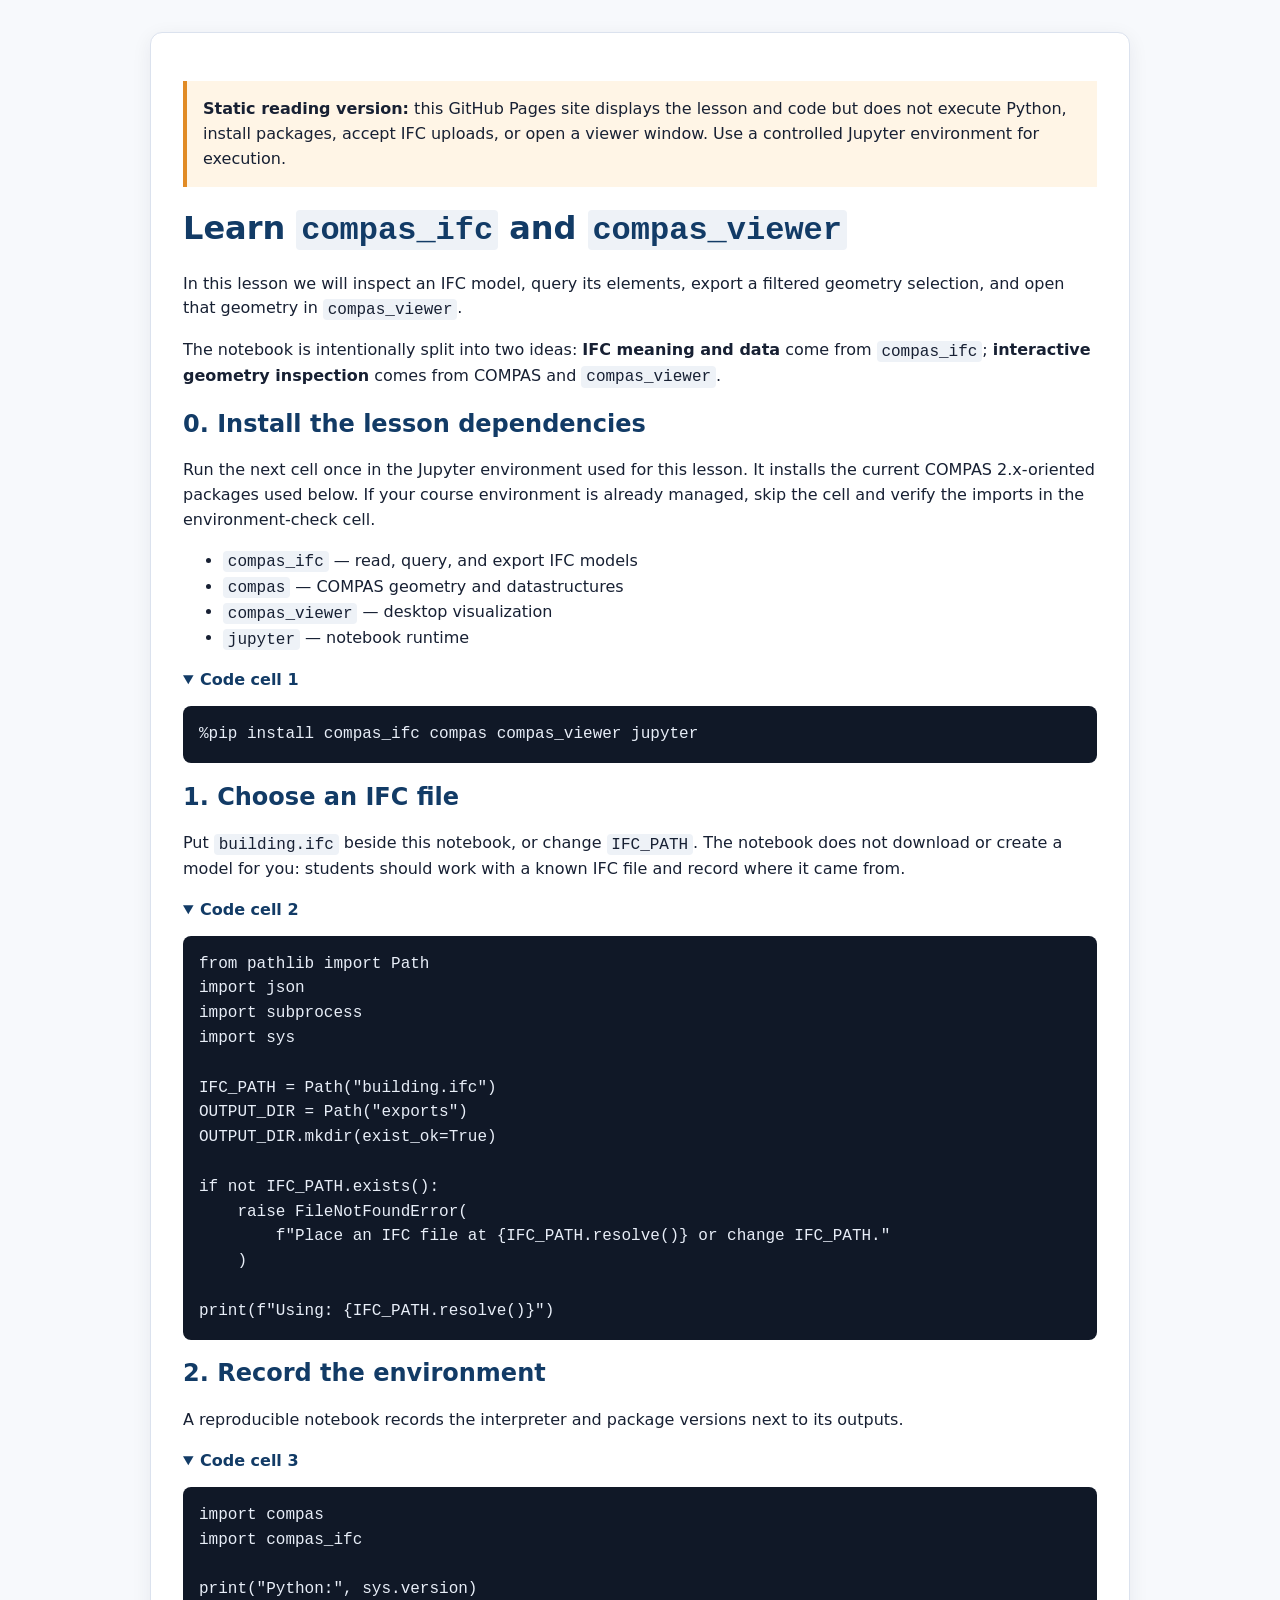
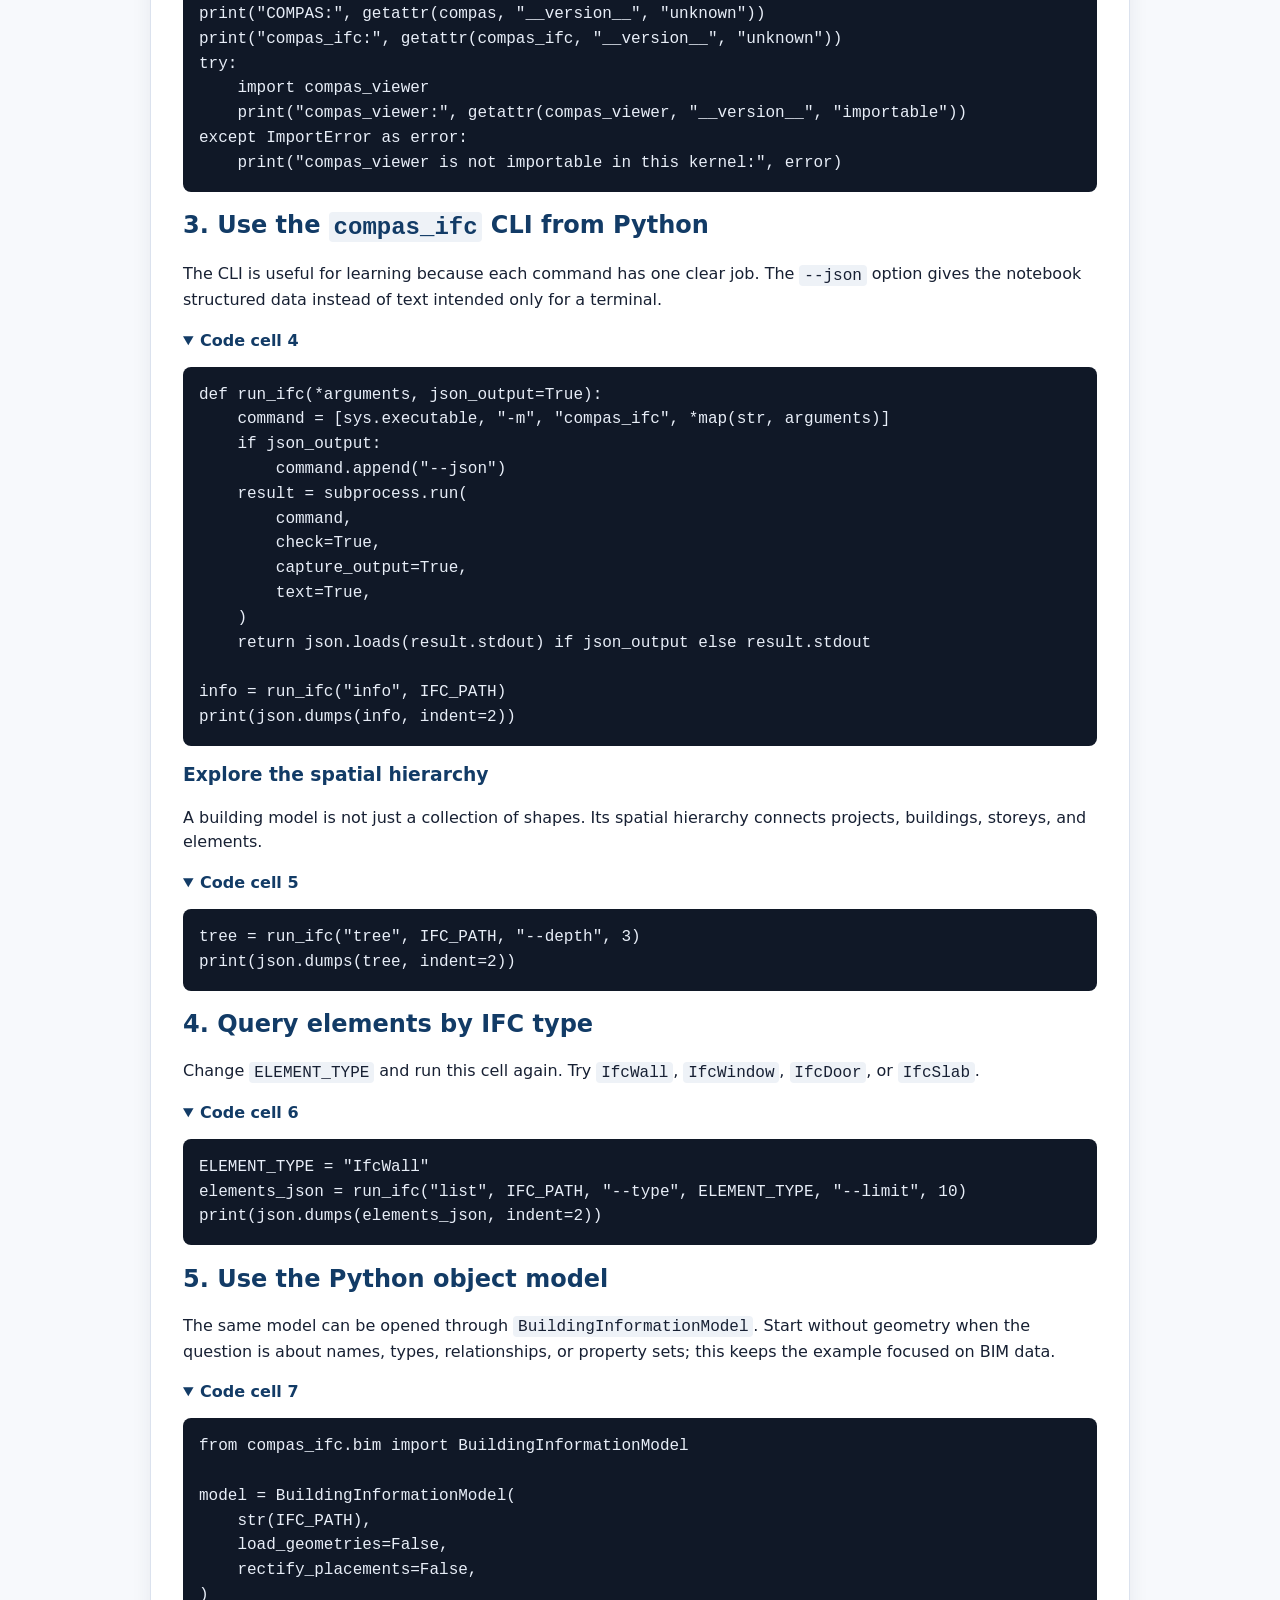
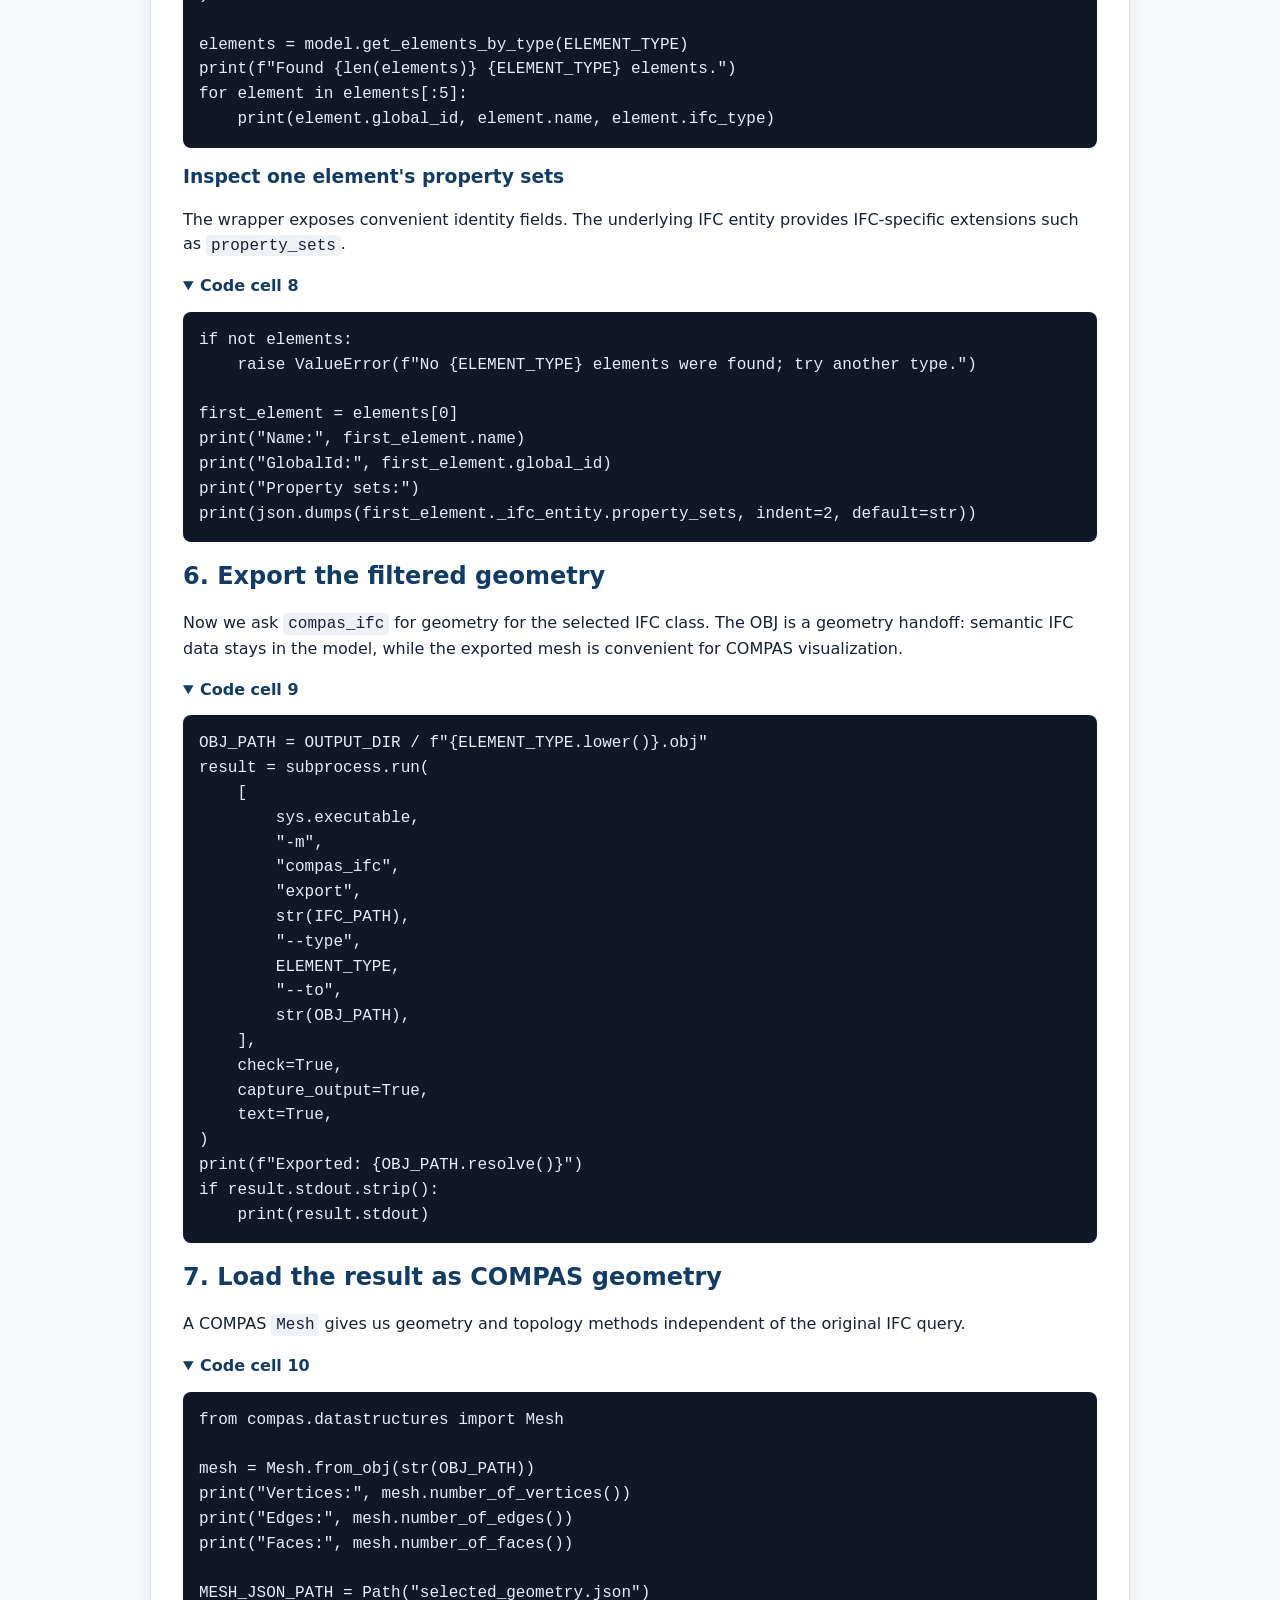
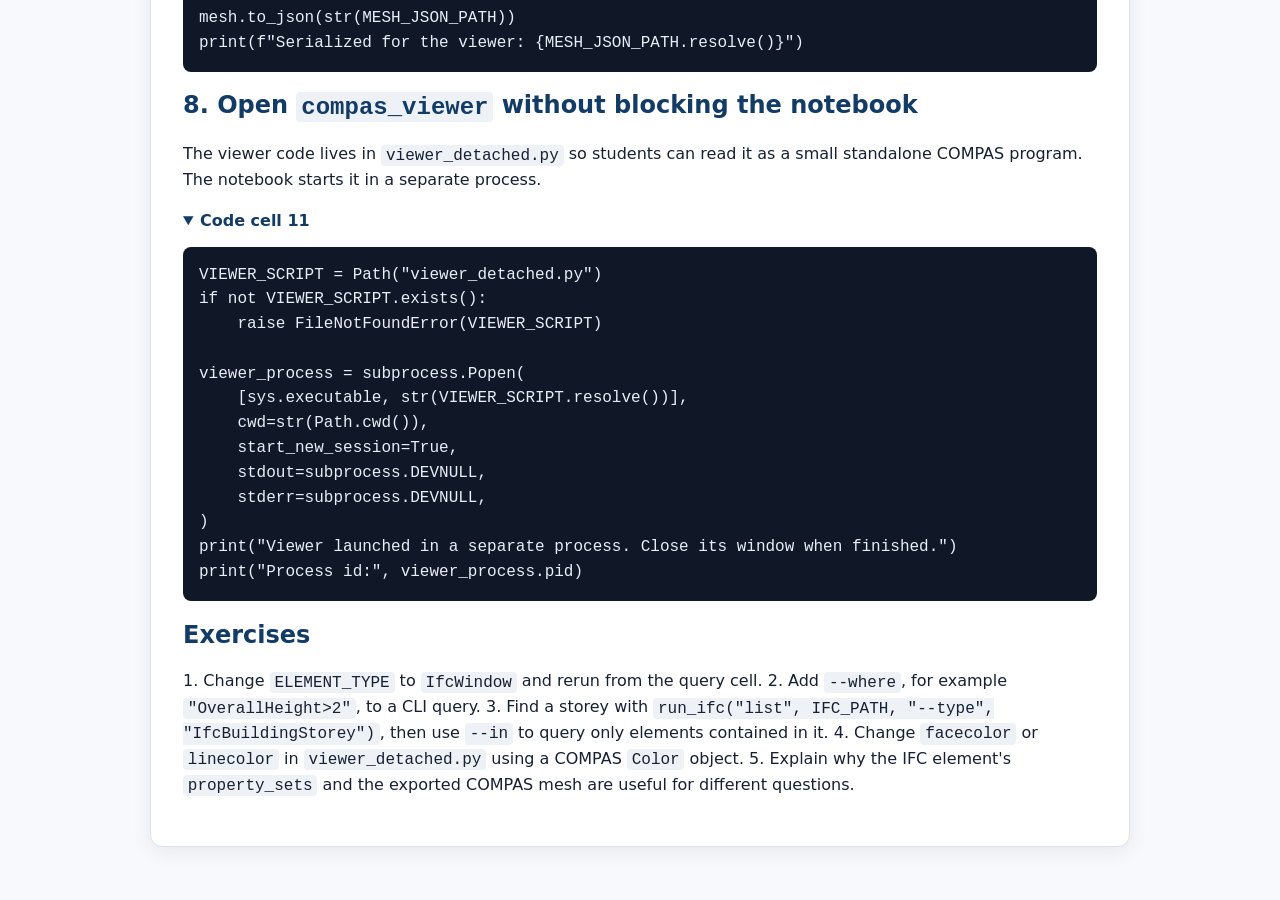
==== site/index.html @ 0912cad6 "init" ====
<!doctype html>
<html lang="en">
<head>
  <meta charset="utf-8">
  <meta name="viewport" content="width=device-width, initial-scale=1">
  <meta http-equiv="Content-Security-Policy" content="default-src 'none'; style-src 'unsafe-inline'; img-src 'self' data:; base-uri 'none'; form-action 'none'; frame-ancestors 'none'">
  <meta name="referrer" content="no-referrer">
  <title>Learn compas_ifc and compas_viewer</title>
  <style>
    :root { color-scheme: light; font-family: system-ui, sans-serif; }
    body { margin: 0 auto; max-width: 980px; padding: 2rem 1.25rem 5rem; color: #172033; background: #f7f9fc; line-height: 1.55; }
    main { background: white; padding: 2rem; border: 1px solid #dbe2ee; border-radius: 12px; box-shadow: 0 5px 20px #17203312; }
    h1, h2, h3 { line-height: 1.2; color: #123b66; }
    code { font-family: ui-monospace, SFMono-Regular, Consolas, monospace; background: #eef2f7; padding: .1rem .3rem; border-radius: 4px; }
    pre { overflow-x: auto; padding: 1rem; background: #101827; color: #e8eef8; border-radius: 8px; }
    pre code { background: transparent; padding: 0; color: inherit; }
    details { margin: 1rem 0; }
    summary { cursor: pointer; font-weight: 700; color: #123b66; }
    .notice { padding: 1rem; border-left: 4px solid #e18b25; background: #fff5e6; }
  </style>
</head>
<body>
  <main>
    <p class="notice"><strong>Static reading version:</strong> this GitHub Pages site displays the lesson and code but does not execute Python, install packages, accept IFC uploads, or open a viewer window. Use a controlled Jupyter environment for execution.</p>
    <h1>Learn <code>compas_ifc</code> and <code>compas_viewer</code></h1>
<p>In this lesson we will inspect an IFC model, query its elements, export a filtered geometry selection, and open that geometry in <code>compas_viewer</code>.</p>
<p>The notebook is intentionally split into two ideas: <strong>IFC meaning and data</strong> come from <code>compas_ifc</code>; <strong>interactive geometry inspection</strong> comes from COMPAS and <code>compas_viewer</code>.</p>
<h2>0. Install the lesson dependencies</h2>
<p>Run the next cell once in the Jupyter environment used for this lesson. It installs the current COMPAS 2.x-oriented packages used below. If your course environment is already managed, skip the cell and verify the imports in the environment-check cell.</p>
<ul><li><code>compas_ifc</code> — read, query, and export IFC models</li><li><code>compas</code> — COMPAS geometry and datastructures</li><li><code>compas_viewer</code> — desktop visualization</li><li><code>jupyter</code> — notebook runtime</li></ul>
<details open><summary>Code cell 1</summary><pre><code>%pip install compas_ifc compas compas_viewer jupyter</code></pre></details>
<h2>1. Choose an IFC file</h2>
<p>Put <code>building.ifc</code> beside this notebook, or change <code>IFC_PATH</code>. The notebook does not download or create a model for you: students should work with a known IFC file and record where it came from.</p>
<details open><summary>Code cell 2</summary><pre><code>from pathlib import Path
import json
import subprocess
import sys

IFC_PATH = Path("building.ifc")
OUTPUT_DIR = Path("exports")
OUTPUT_DIR.mkdir(exist_ok=True)

if not IFC_PATH.exists():
    raise FileNotFoundError(
        f"Place an IFC file at {IFC_PATH.resolve()} or change IFC_PATH."
    )

print(f"Using: {IFC_PATH.resolve()}")</code></pre></details>
<h2>2. Record the environment</h2>
<p>A reproducible notebook records the interpreter and package versions next to its outputs.</p>
<details open><summary>Code cell 3</summary><pre><code>import compas
import compas_ifc

print("Python:", sys.version)
print("COMPAS:", getattr(compas, "__version__", "unknown"))
print("compas_ifc:", getattr(compas_ifc, "__version__", "unknown"))
try:
    import compas_viewer
    print("compas_viewer:", getattr(compas_viewer, "__version__", "importable"))
except ImportError as error:
    print("compas_viewer is not importable in this kernel:", error)</code></pre></details>
<h2>3. Use the <code>compas_ifc</code> CLI from Python</h2>
<p>The CLI is useful for learning because each command has one clear job. The <code>--json</code> option gives the notebook structured data instead of text intended only for a terminal.</p>
<details open><summary>Code cell 4</summary><pre><code>def run_ifc(*arguments, json_output=True):
    command = [sys.executable, "-m", "compas_ifc", *map(str, arguments)]
    if json_output:
        command.append("--json")
    result = subprocess.run(
        command,
        check=True,
        capture_output=True,
        text=True,
    )
    return json.loads(result.stdout) if json_output else result.stdout

info = run_ifc("info", IFC_PATH)
print(json.dumps(info, indent=2))</code></pre></details>
<h3>Explore the spatial hierarchy</h3>
<p>A building model is not just a collection of shapes. Its spatial hierarchy connects projects, buildings, storeys, and elements.</p>
<details open><summary>Code cell 5</summary><pre><code>tree = run_ifc("tree", IFC_PATH, "--depth", 3)
print(json.dumps(tree, indent=2))</code></pre></details>
<h2>4. Query elements by IFC type</h2>
<p>Change <code>ELEMENT_TYPE</code> and run this cell again. Try <code>IfcWall</code>, <code>IfcWindow</code>, <code>IfcDoor</code>, or <code>IfcSlab</code>.</p>
<details open><summary>Code cell 6</summary><pre><code>ELEMENT_TYPE = "IfcWall"
elements_json = run_ifc("list", IFC_PATH, "--type", ELEMENT_TYPE, "--limit", 10)
print(json.dumps(elements_json, indent=2))</code></pre></details>
<h2>5. Use the Python object model</h2>
<p>The same model can be opened through <code>BuildingInformationModel</code>. Start without geometry when the question is about names, types, relationships, or property sets; this keeps the example focused on BIM data.</p>
<details open><summary>Code cell 7</summary><pre><code>from compas_ifc.bim import BuildingInformationModel

model = BuildingInformationModel(
    str(IFC_PATH),
    load_geometries=False,
    rectify_placements=False,
)

elements = model.get_elements_by_type(ELEMENT_TYPE)
print(f"Found {len(elements)} {ELEMENT_TYPE} elements.")
for element in elements[:5]:
    print(element.global_id, element.name, element.ifc_type)</code></pre></details>
<h3>Inspect one element's property sets</h3>
<p>The wrapper exposes convenient identity fields. The underlying IFC entity provides IFC-specific extensions such as <code>property_sets</code>.</p>
<details open><summary>Code cell 8</summary><pre><code>if not elements:
    raise ValueError(f"No {ELEMENT_TYPE} elements were found; try another type.")

first_element = elements[0]
print("Name:", first_element.name)
print("GlobalId:", first_element.global_id)
print("Property sets:")
print(json.dumps(first_element._ifc_entity.property_sets, indent=2, default=str))</code></pre></details>
<h2>6. Export the filtered geometry</h2>
<p>Now we ask <code>compas_ifc</code> for geometry for the selected IFC class. The OBJ is a geometry handoff: semantic IFC data stays in the model, while the exported mesh is convenient for COMPAS visualization.</p>
<details open><summary>Code cell 9</summary><pre><code>OBJ_PATH = OUTPUT_DIR / f"{ELEMENT_TYPE.lower()}.obj"
result = subprocess.run(
    [
        sys.executable,
        "-m",
        "compas_ifc",
        "export",
        str(IFC_PATH),
        "--type",
        ELEMENT_TYPE,
        "--to",
        str(OBJ_PATH),
    ],
    check=True,
    capture_output=True,
    text=True,
)
print(f"Exported: {OBJ_PATH.resolve()}")
if result.stdout.strip():
    print(result.stdout)</code></pre></details>
<h2>7. Load the result as COMPAS geometry</h2>
<p>A COMPAS <code>Mesh</code> gives us geometry and topology methods independent of the original IFC query.</p>
<details open><summary>Code cell 10</summary><pre><code>from compas.datastructures import Mesh

mesh = Mesh.from_obj(str(OBJ_PATH))
print("Vertices:", mesh.number_of_vertices())
print("Edges:", mesh.number_of_edges())
print("Faces:", mesh.number_of_faces())

MESH_JSON_PATH = Path("selected_geometry.json")
mesh.to_json(str(MESH_JSON_PATH))
print(f"Serialized for the viewer: {MESH_JSON_PATH.resolve()}")</code></pre></details>
<h2>8. Open <code>compas_viewer</code> without blocking the notebook</h2>
<p>The viewer code lives in <code>viewer_detached.py</code> so students can read it as a small standalone COMPAS program. The notebook starts it in a separate process.</p>
<details open><summary>Code cell 11</summary><pre><code>VIEWER_SCRIPT = Path("viewer_detached.py")
if not VIEWER_SCRIPT.exists():
    raise FileNotFoundError(VIEWER_SCRIPT)

viewer_process = subprocess.Popen(
    [sys.executable, str(VIEWER_SCRIPT.resolve())],
    cwd=str(Path.cwd()),
    start_new_session=True,
    stdout=subprocess.DEVNULL,
    stderr=subprocess.DEVNULL,
)
print("Viewer launched in a separate process. Close its window when finished.")
print("Process id:", viewer_process.pid)</code></pre></details>
<h2>Exercises</h2>
<p>1. Change <code>ELEMENT_TYPE</code> to <code>IfcWindow</code> and rerun from the query cell. 2. Add <code>--where</code>, for example <code>"OverallHeight&gt;2"</code>, to a CLI query. 3. Find a storey with <code>run_ifc("list", IFC_PATH, "--type", "IfcBuildingStorey")</code>, then use <code>--in</code> to query only elements contained in it. 4. Change <code>facecolor</code> or <code>linecolor</code> in <code>viewer_detached.py</code> using a COMPAS <code>Color</code> object. 5. Explain why the IFC element's <code>property_sets</code> and the exported COMPAS mesh are useful for different questions.</p>
  </main>
</body>
</html>
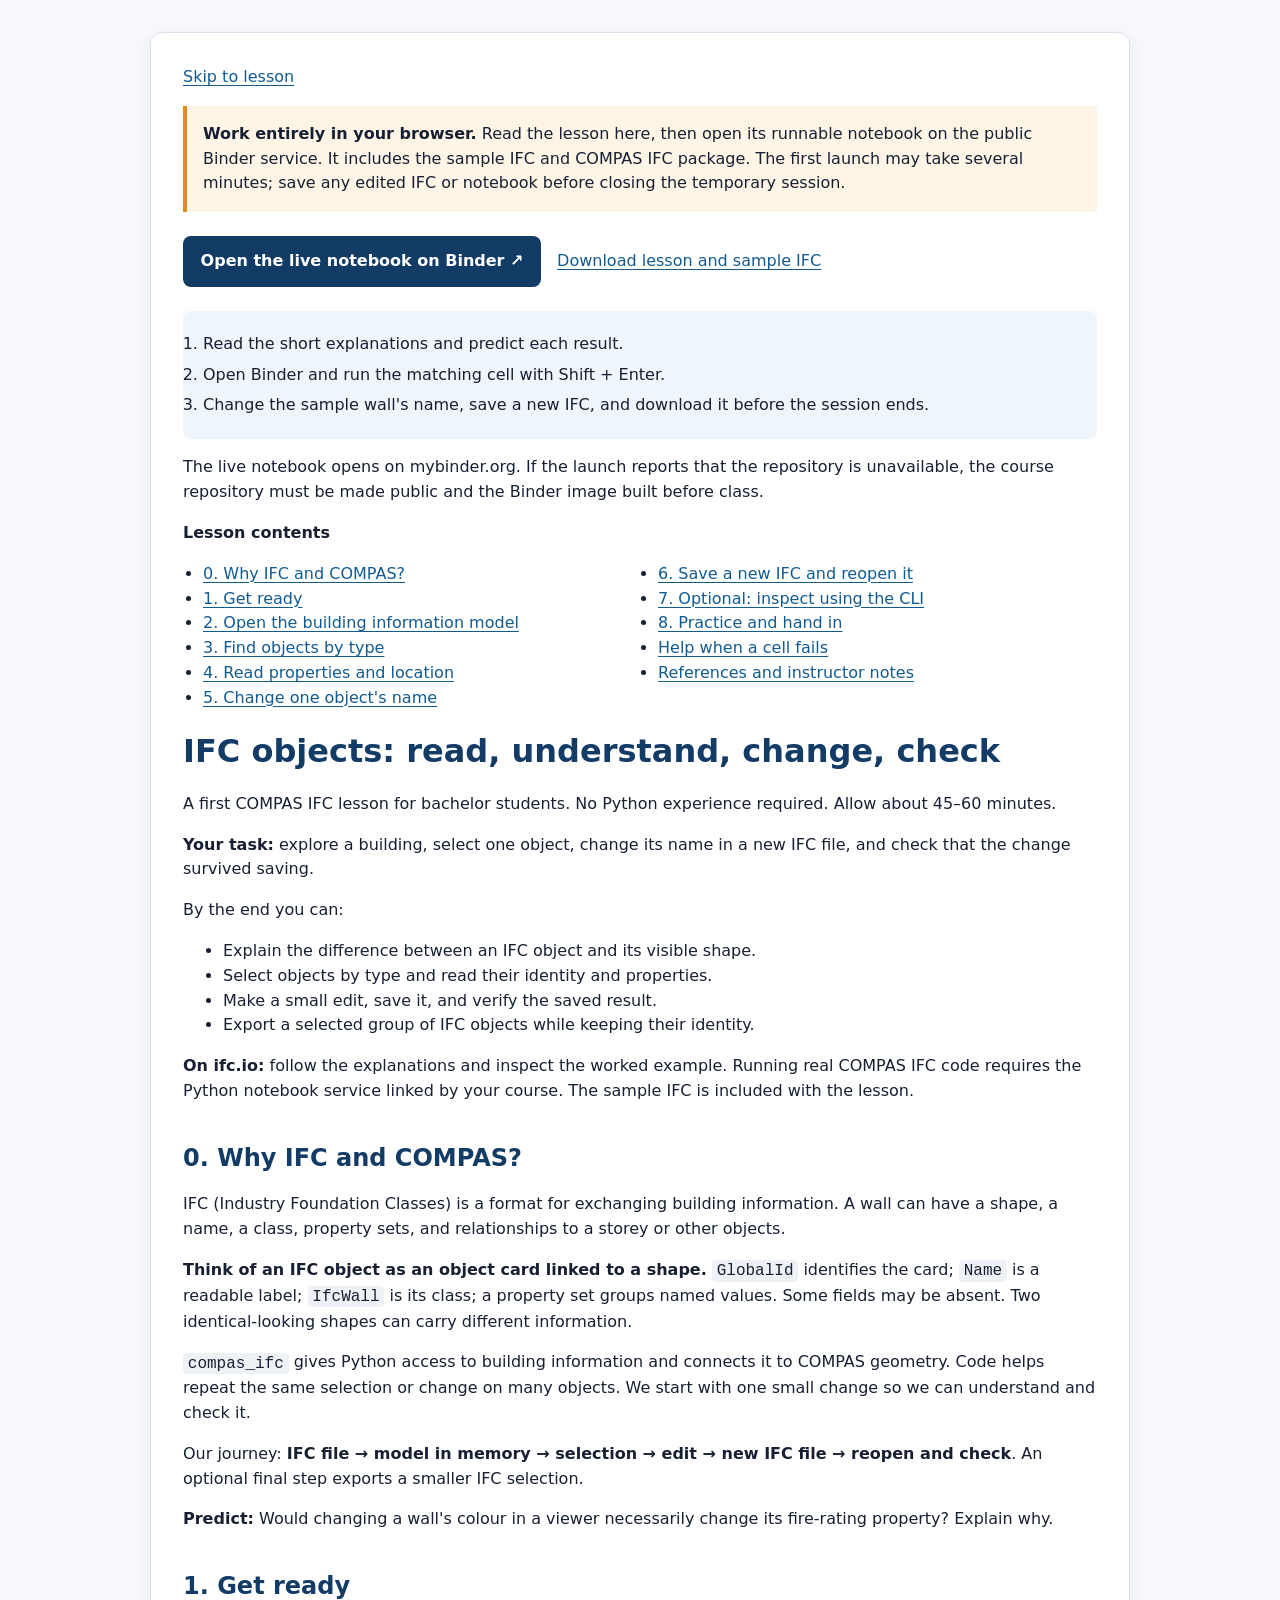
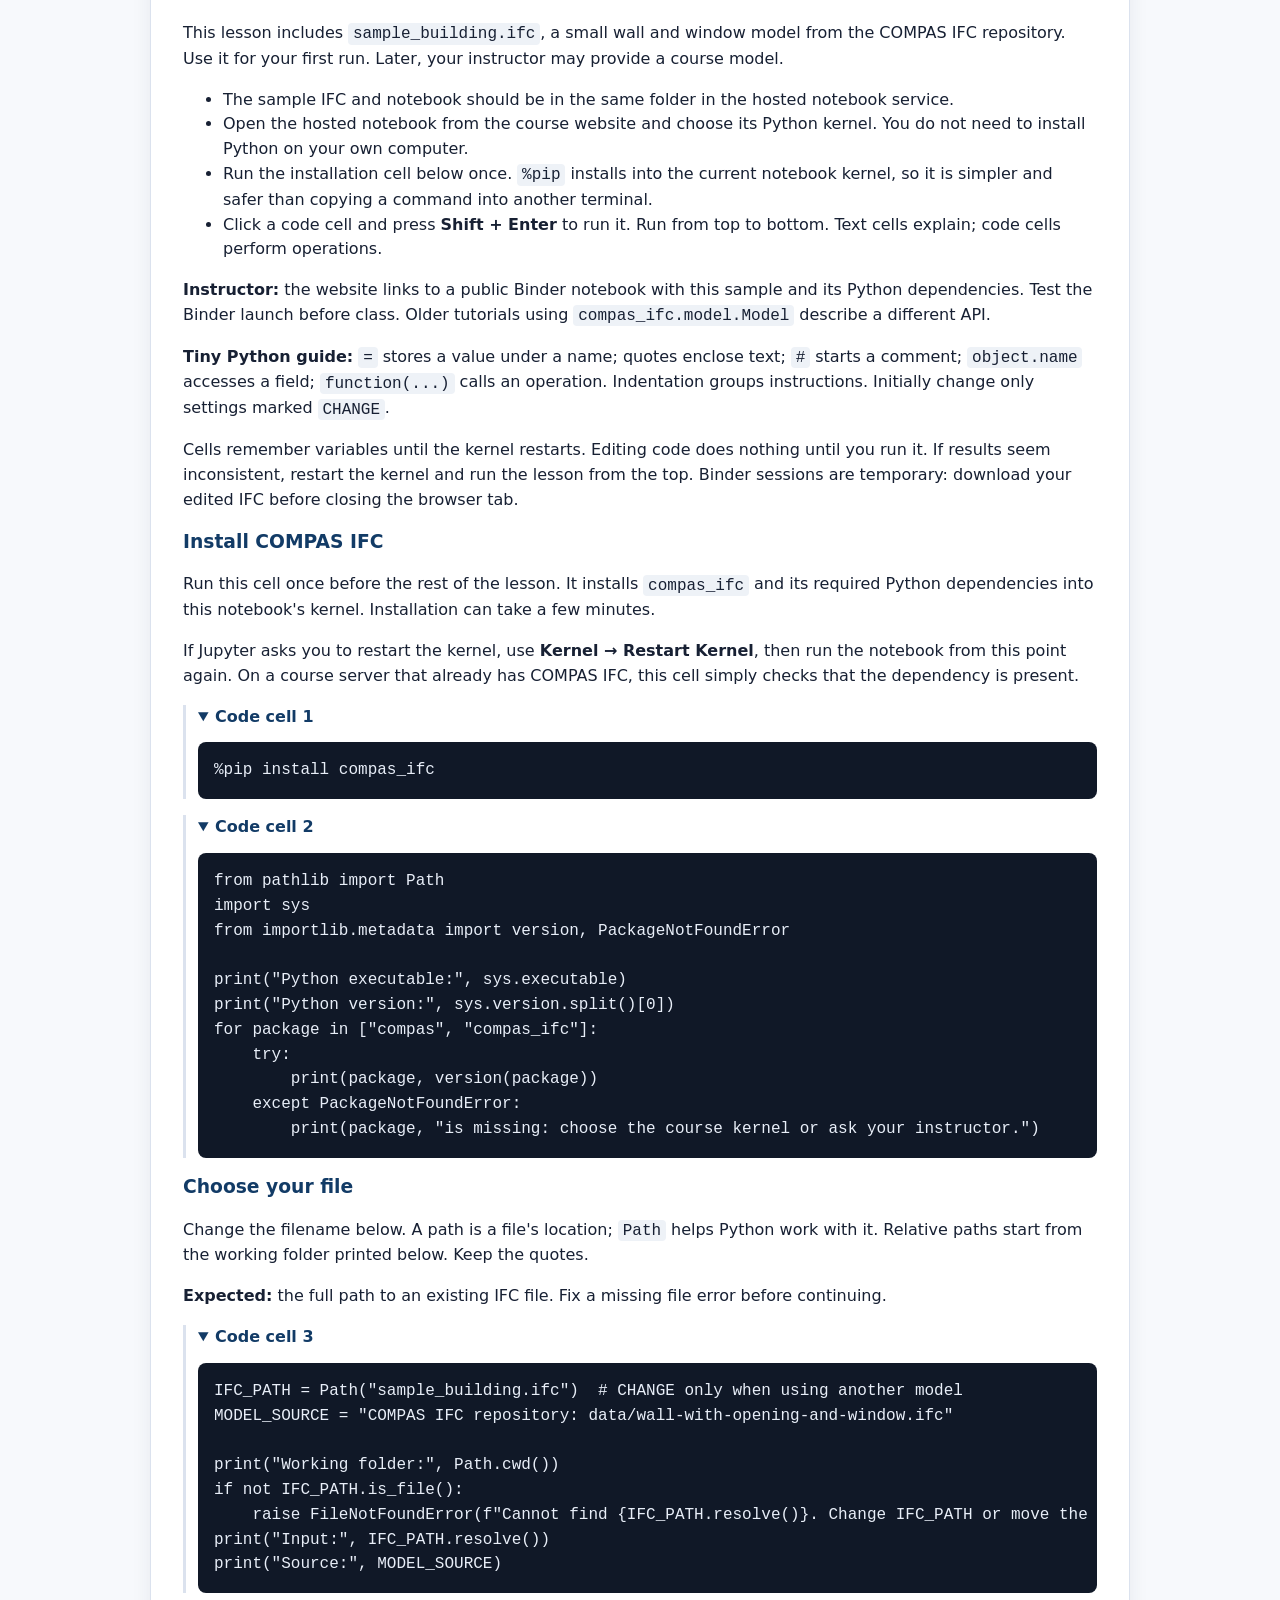
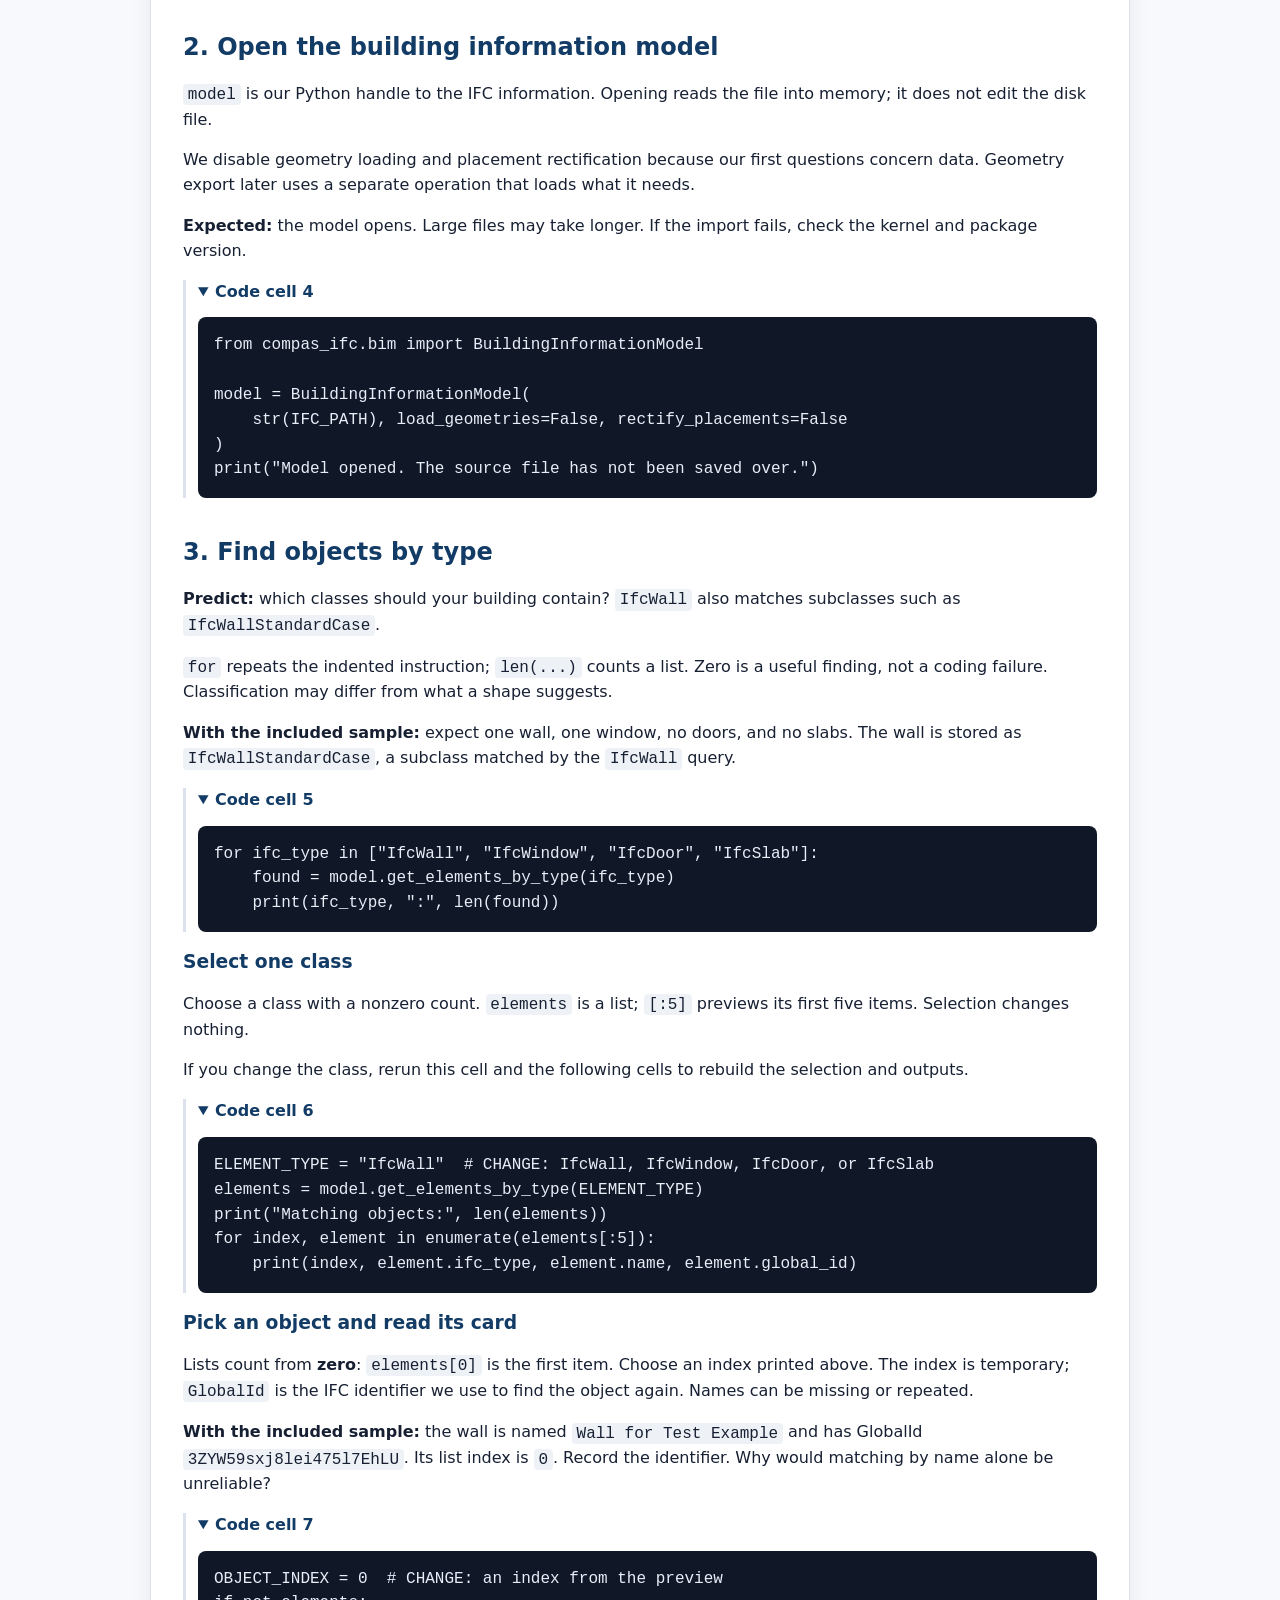
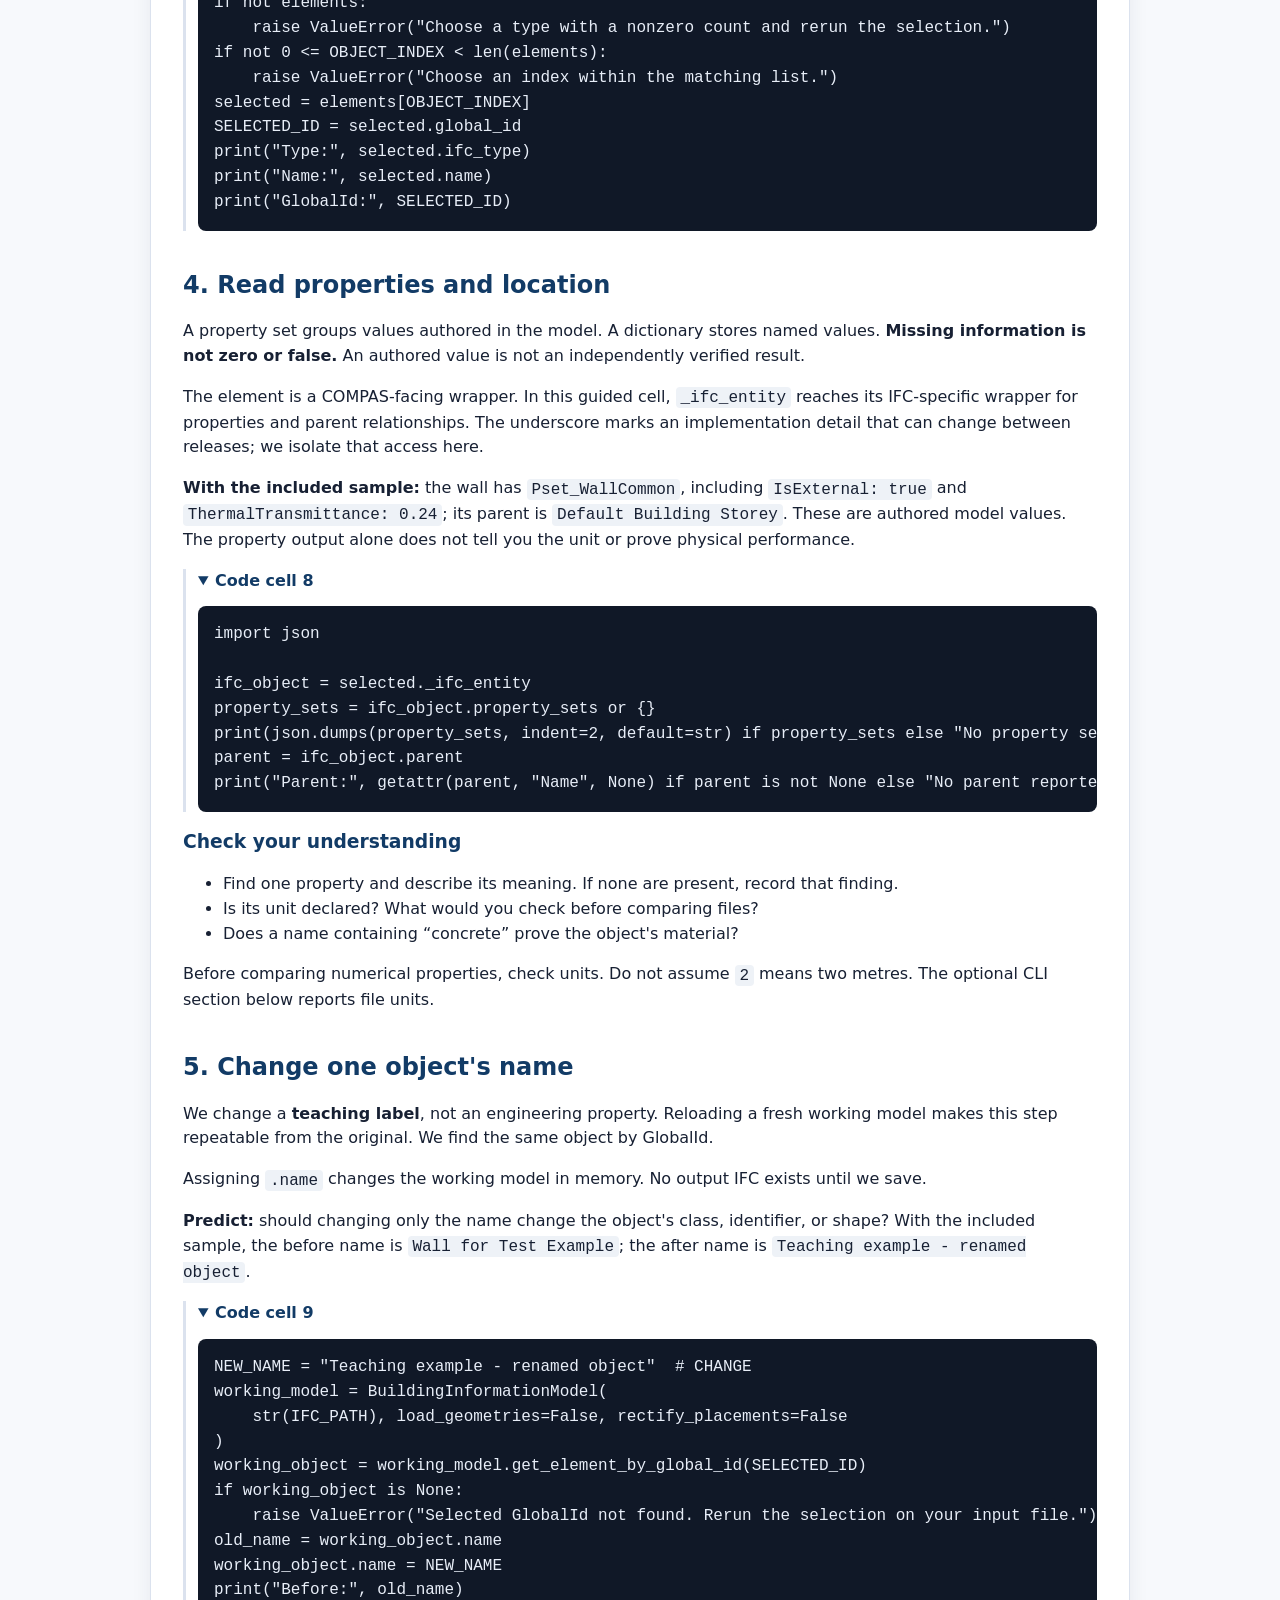
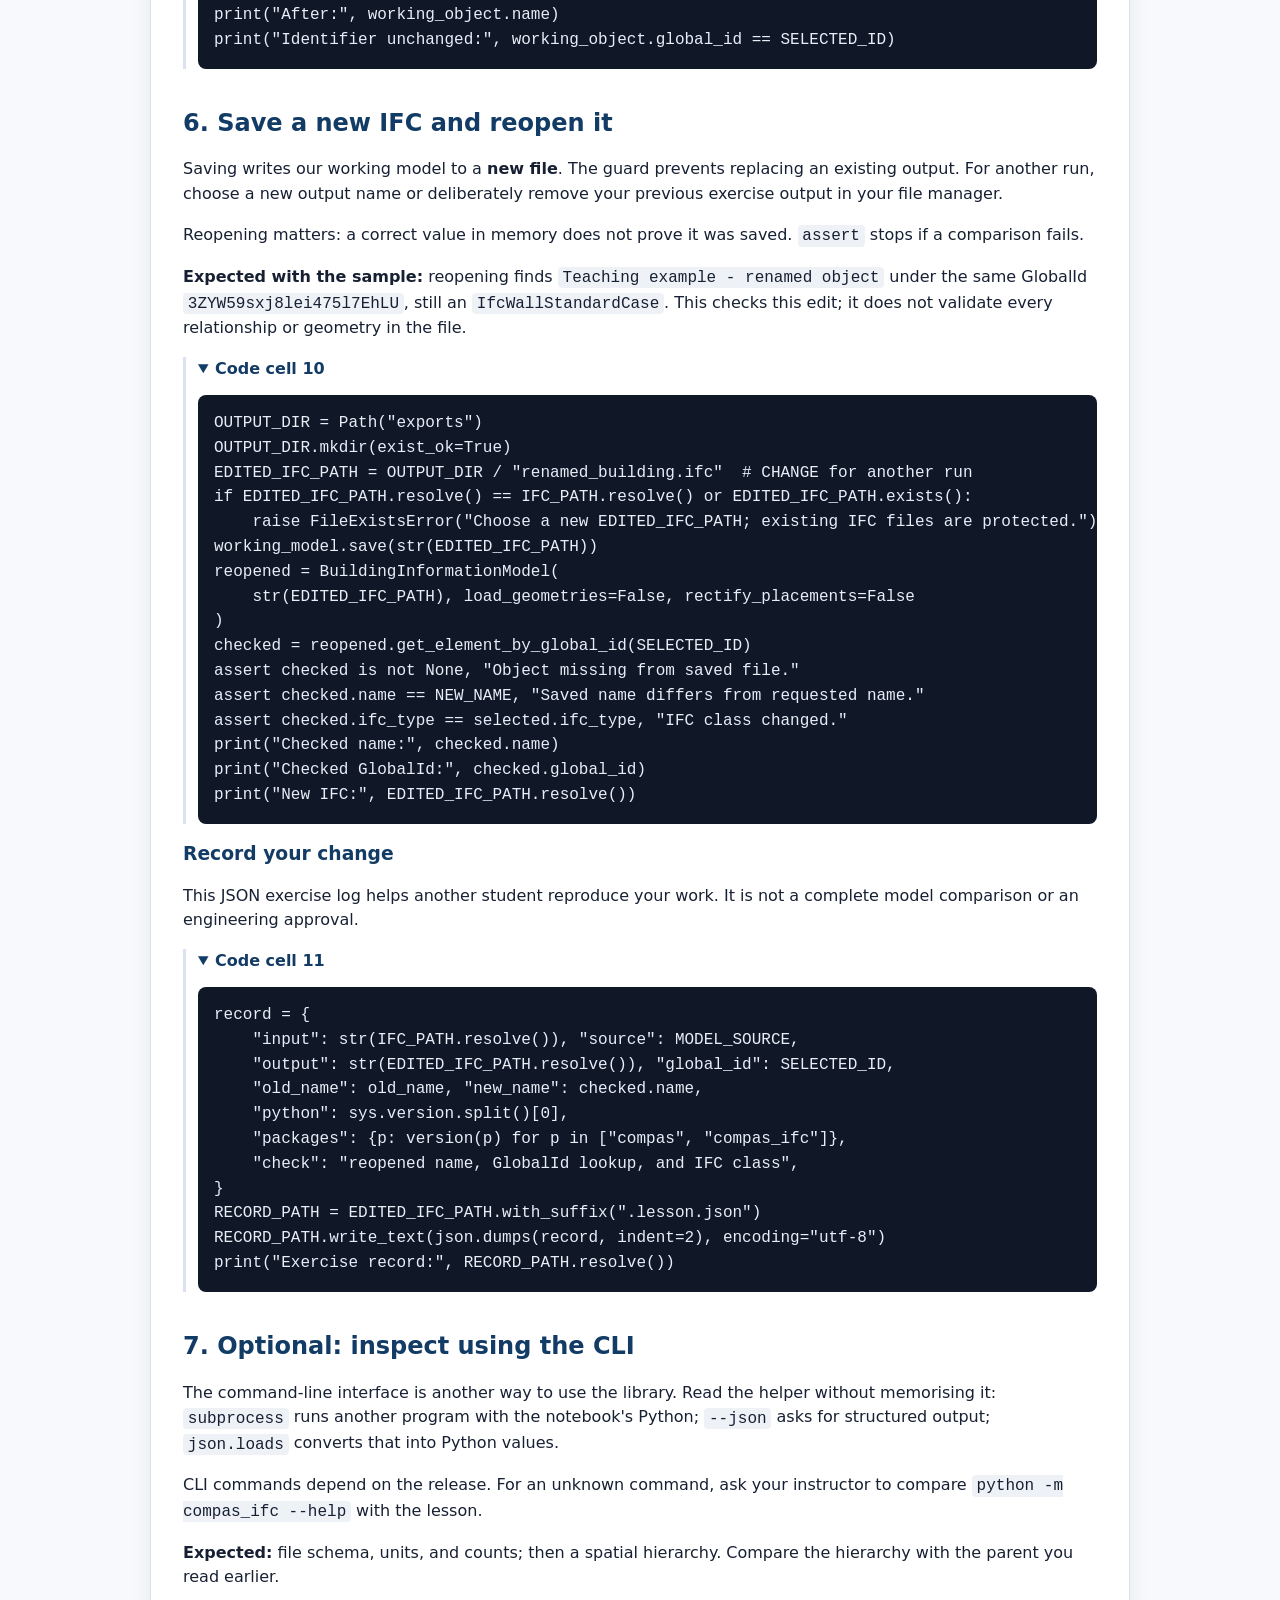
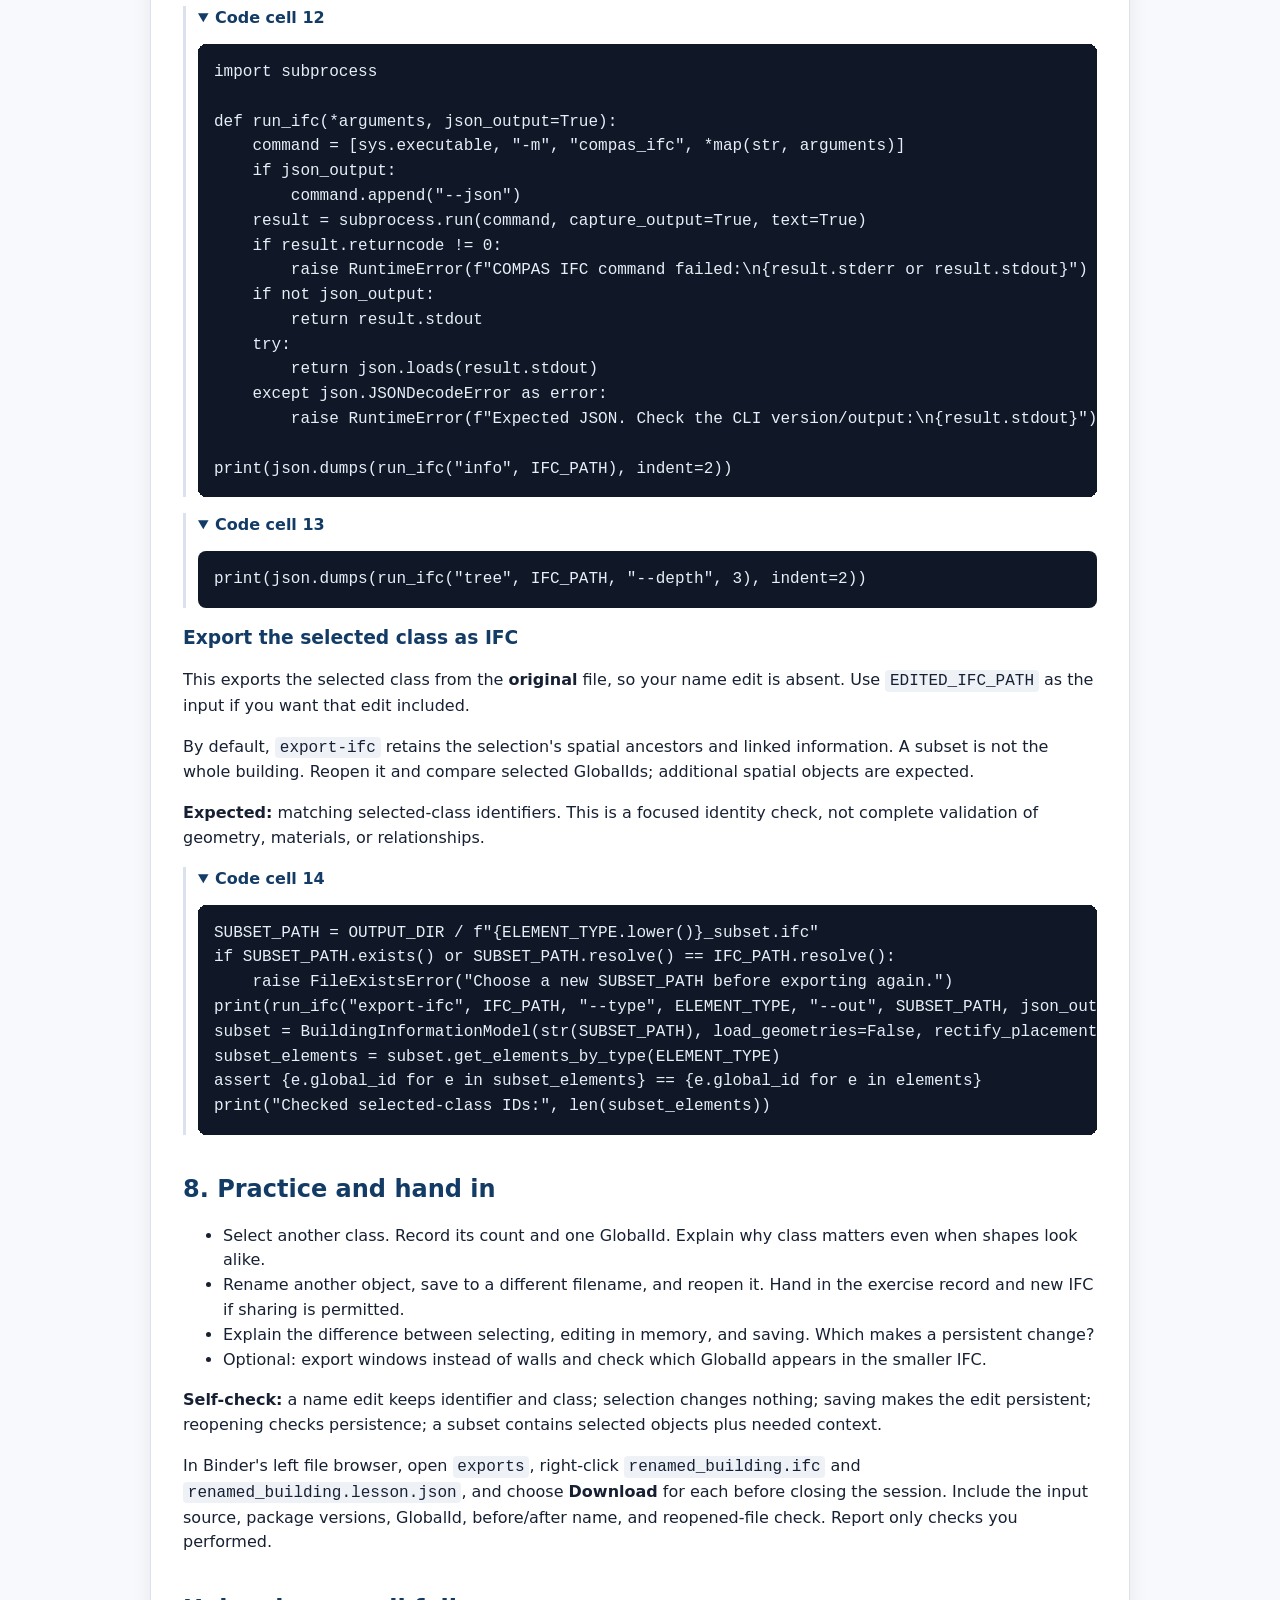
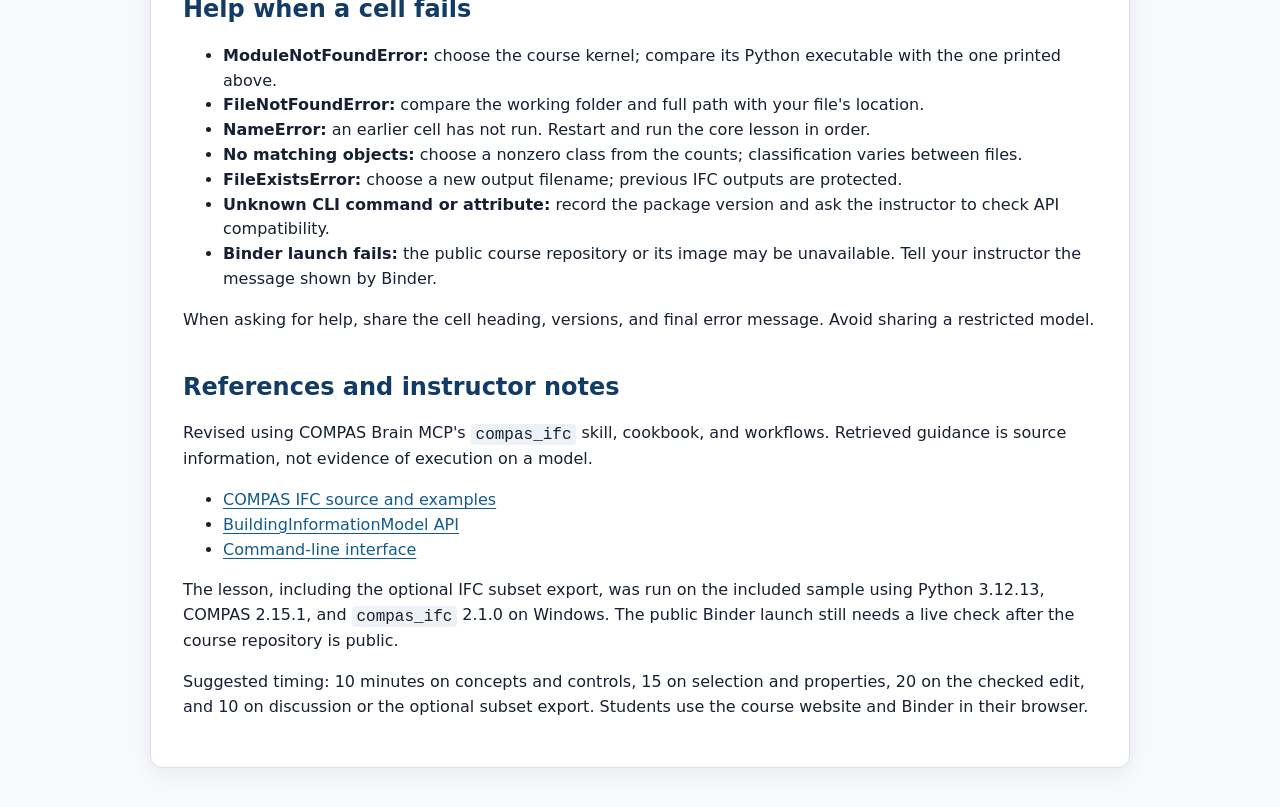
==== commit dd19198a: "new content" ====
--- a/site/index.html
+++ b/site/index.html
@@ -5,7 +5,8 @@
   <meta name="viewport" content="width=device-width, initial-scale=1">
   <meta http-equiv="Content-Security-Policy" content="default-src 'none'; style-src 'unsafe-inline'; img-src 'self' data:; base-uri 'none'; form-action 'none'; frame-ancestors 'none'">
   <meta name="referrer" content="no-referrer">
-  <title>Learn compas_ifc and compas_viewer</title>
+  <meta name="description" content="A beginner lesson: read IFC objects, edit a name, save and verify with COMPAS IFC.">
+  <title>ifc.io — Learn to work with IFC objects</title>
   <style>
     :root { color-scheme: light; font-family: system-ui, sans-serif; }
     body { margin: 0 auto; max-width: 980px; padding: 2rem 1.25rem 5rem; color: #172033; background: #f7f9fc; line-height: 1.55; }
@@ -17,148 +18,221 @@
     details { margin: 1rem 0; }
     summary { cursor: pointer; font-weight: 700; color: #123b66; }
     .notice { padding: 1rem; border-left: 4px solid #e18b25; background: #fff5e6; }
+    a { color: #125b91; text-underline-offset: .2em; }
+    a:focus-visible, summary:focus-visible { outline: 3px solid #e18b25; outline-offset: 4px; }
+    h2 { margin-top: 2.5rem; scroll-margin-top: 1rem; }
+    nav ul { columns: 2; padding-left: 1.25rem; }
+    .downloads { display: flex; flex-wrap: wrap; align-items: center; gap: 1rem; margin: 1.5rem 0; }
+    .launch { display: inline-block; padding: .8rem 1.1rem; border-radius: .5rem; background: #123b66; color: white; font-weight: 700; text-decoration: none; }
+    .launch:hover { background: #0b2e53; }
+    .steps { padding: 1rem 1.25rem; background: #eef5fb; border-radius: .5rem; }
+    .steps li { margin: .35rem 0; }
+    details { border-left: 3px solid #dbe2ee; padding-left: .75rem; }
+    @media (max-width: 600px) { body { padding: .5rem; } main { padding: 1rem; } nav ul { columns: 1; } }
+    @media print { body, main { background: white; padding: 0; border: 0; box-shadow: none; } pre { white-space: pre-wrap; background: #eee; color: black; } nav, .downloads { display: none; } }
   </style>
 </head>
 <body>
   <main>
-    <p class="notice"><strong>Static reading version:</strong> this GitHub Pages site displays the lesson and code but does not execute Python, install packages, accept IFC uploads, or open a viewer window. Use a controlled Jupyter environment for execution.</p>
-    <h1>Learn <code>compas_ifc</code> and <code>compas_viewer</code></h1>
-<p>In this lesson we will inspect an IFC model, query its elements, export a filtered geometry selection, and open that geometry in <code>compas_viewer</code>.</p>
-<p>The notebook is intentionally split into two ideas: <strong>IFC meaning and data</strong> come from <code>compas_ifc</code>; <strong>interactive geometry inspection</strong> comes from COMPAS and <code>compas_viewer</code>.</p>
-<h2>0. Install the lesson dependencies</h2>
-<p>Run the next cell once in the Jupyter environment used for this lesson. It installs the current COMPAS 2.x-oriented packages used below. If your course environment is already managed, skip the cell and verify the imports in the environment-check cell.</p>
-<ul><li><code>compas_ifc</code> — read, query, and export IFC models</li><li><code>compas</code> — COMPAS geometry and datastructures</li><li><code>compas_viewer</code> — desktop visualization</li><li><code>jupyter</code> — notebook runtime</li></ul>
-<details open><summary>Code cell 1</summary><pre><code>%pip install compas_ifc compas compas_viewer jupyter</code></pre></details>
-<h2>1. Choose an IFC file</h2>
-<p>Put <code>building.ifc</code> beside this notebook, or change <code>IFC_PATH</code>. The notebook does not download or create a model for you: students should work with a known IFC file and record where it came from.</p>
+    <a href="#lesson">Skip to lesson</a>
+    <p class="notice"><strong>Work entirely in your browser.</strong> Read the lesson here, then open its runnable notebook on the public Binder service. It includes the sample IFC and COMPAS IFC package. The first launch may take several minutes; save any edited IFC or notebook before closing the temporary session.</p>
+    <div class="downloads"><a class="launch" href="https://mybinder.org/v2/gh/savino-di-noi/compas_ifc_ulb.io/main?urlpath=lab/tree/compas_ifc_compas_viewer_intro.ipynb" rel="noopener noreferrer">Open the live notebook on Binder ↗</a><a href="lesson.zip" download>Download lesson and sample IFC</a></div>
+    <ol class="steps"><li>Read the short explanations and predict each result.</li><li>Open Binder and run the matching cell with Shift + Enter.</li><li>Change the sample wall's name, save a new IFC, and download it before the session ends.</li></ol>
+    <p>The live notebook opens on mybinder.org. If the launch reports that the repository is unavailable, the course repository must be made public and the Binder image built before class.</p>
+    <nav aria-label="Lesson contents"><strong>Lesson contents</strong><ul><li><a href="#section-1">0. Why IFC and COMPAS?</a></li><li><a href="#section-2">1. Get ready</a></li><li><a href="#section-3">2. Open the building information model</a></li><li><a href="#section-4">3. Find objects by type</a></li><li><a href="#section-5">4. Read properties and location</a></li><li><a href="#section-6">5. Change one object's name</a></li><li><a href="#section-7">6. Save a new IFC and reopen it</a></li><li><a href="#section-8">7. Optional: inspect using the CLI</a></li><li><a href="#section-9">8. Practice and hand in</a></li><li><a href="#section-10">Help when a cell fails</a></li><li><a href="#section-11">References and instructor notes</a></li></ul></nav>
+    <div id="lesson">
+    <h1>IFC objects: read, understand, change, check</h1>
+<p>A first COMPAS IFC lesson for bachelor students. No Python experience required. Allow about 45–60 minutes.</p>
+<p><strong>Your task:</strong> explore a building, select one object, change its name in a new IFC file, and check that the change survived saving.</p>
+<p>By the end you can:</p>
+<ul><li>Explain the difference between an IFC object and its visible shape.</li><li>Select objects by type and read their identity and properties.</li><li>Make a small edit, save it, and verify the saved result.</li><li>Export a selected group of IFC objects while keeping their identity.</li></ul>
+<p><strong>On ifc.io:</strong> follow the explanations and inspect the worked example. Running real COMPAS IFC code requires the Python notebook service linked by your course. The sample IFC is included with the lesson.</p>
+<h2 id="section-1">0. Why IFC and COMPAS?</h2>
+<p>IFC (Industry Foundation Classes) is a format for exchanging building information. A wall can have a shape, a name, a class, property sets, and relationships to a storey or other objects.</p>
+<p><strong>Think of an IFC object as an object card linked to a shape.</strong> <code>GlobalId</code> identifies the card; <code>Name</code> is a readable label; <code>IfcWall</code> is its class; a property set groups named values. Some fields may be absent. Two identical-looking shapes can carry different information.</p>
+<p><code>compas_ifc</code> gives Python access to building information and connects it to COMPAS geometry. Code helps repeat the same selection or change on many objects. We start with one small change so we can understand and check it.</p>
+<p>Our journey: <strong>IFC file → model in memory → selection → edit → new IFC file → reopen and check</strong>. An optional final step exports a smaller IFC selection.</p>
+<p><strong>Predict:</strong> Would changing a wall's colour in a viewer necessarily change its fire-rating property? Explain why.</p>
+<h2 id="section-2">1. Get ready</h2>
+<p>This lesson includes <code>sample_building.ifc</code>, a small wall and window model from the COMPAS IFC repository. Use it for your first run. Later, your instructor may provide a course model.</p>
+<ul><li>The sample IFC and notebook should be in the same folder in the hosted notebook service.</li><li>Open the hosted notebook from the course website and choose its Python kernel. You do not need to install Python on your own computer.</li><li>Run the installation cell below once. <code>%pip</code> installs into the current notebook kernel, so it is simpler and safer than copying a command into another terminal.</li><li>Click a code cell and press <strong>Shift + Enter</strong> to run it. Run from top to bottom. Text cells explain; code cells perform operations.</li></ul>
+<p><strong>Instructor:</strong> the website links to a public Binder notebook with this sample and its Python dependencies. Test the Binder launch before class. Older tutorials using <code>compas_ifc.model.Model</code> describe a different API.</p>
+<p><strong>Tiny Python guide:</strong> <code>=</code> stores a value under a name; quotes enclose text; <code>#</code> starts a comment; <code>object.name</code> accesses a field; <code>function(...)</code> calls an operation. Indentation groups instructions. Initially change only settings marked <code>CHANGE</code>.</p>
+<p>Cells remember variables until the kernel restarts. Editing code does nothing until you run it. If results seem inconsistent, restart the kernel and run the lesson from the top. Binder sessions are temporary: download your edited IFC before closing the browser tab.</p>
+<h3>Install COMPAS IFC</h3>
+<p>Run this cell once before the rest of the lesson. It installs <code>compas_ifc</code> and its required Python dependencies into this notebook's kernel. Installation can take a few minutes.</p>
+<p>If Jupyter asks you to restart the kernel, use <strong>Kernel → Restart Kernel</strong>, then run the notebook from this point again. On a course server that already has COMPAS IFC, this cell simply checks that the dependency is present.</p>
+<details open><summary>Code cell 1</summary><pre><code>%pip install compas_ifc</code></pre></details>
 <details open><summary>Code cell 2</summary><pre><code>from pathlib import Path
-import json
-import subprocess
 import sys
-
-IFC_PATH = Path("building.ifc")
-OUTPUT_DIR = Path("exports")
+from importlib.metadata import version, PackageNotFoundError
+
+print("Python executable:", sys.executable)
+print("Python version:", sys.version.split()[0])
+for package in ["compas", "compas_ifc"]:
+    try:
+        print(package, version(package))
+    except PackageNotFoundError:
+        print(package, "is missing: choose the course kernel or ask your instructor.")</code></pre></details>
+<h3>Choose your file</h3>
+<p>Change the filename below. A path is a file's location; <code>Path</code> helps Python work with it. Relative paths start from the working folder printed below. Keep the quotes.</p>
+<p><strong>Expected:</strong> the full path to an existing IFC file. Fix a missing file error before continuing.</p>
+<details open><summary>Code cell 3</summary><pre><code>IFC_PATH = Path("sample_building.ifc")  # CHANGE only when using another model
+MODEL_SOURCE = "COMPAS IFC repository: data/wall-with-opening-and-window.ifc"
+
+print("Working folder:", Path.cwd())
+if not IFC_PATH.is_file():
+    raise FileNotFoundError(f"Cannot find {IFC_PATH.resolve()}. Change IFC_PATH or move the file here.")
+print("Input:", IFC_PATH.resolve())
+print("Source:", MODEL_SOURCE)</code></pre></details>
+<h2 id="section-3">2. Open the building information model</h2>
+<p><code>model</code> is our Python handle to the IFC information. Opening reads the file into memory; it does not edit the disk file.</p>
+<p>We disable geometry loading and placement rectification because our first questions concern data. Geometry export later uses a separate operation that loads what it needs.</p>
+<p><strong>Expected:</strong> the model opens. Large files may take longer. If the import fails, check the kernel and package version.</p>
+<details open><summary>Code cell 4</summary><pre><code>from compas_ifc.bim import BuildingInformationModel
+
+model = BuildingInformationModel(
+    str(IFC_PATH), load_geometries=False, rectify_placements=False
+)
+print("Model opened. The source file has not been saved over.")</code></pre></details>
+<h2 id="section-4">3. Find objects by type</h2>
+<p><strong>Predict:</strong> which classes should your building contain? <code>IfcWall</code> also matches subclasses such as <code>IfcWallStandardCase</code>.</p>
+<p><code>for</code> repeats the indented instruction; <code>len(...)</code> counts a list. Zero is a useful finding, not a coding failure. Classification may differ from what a shape suggests.</p>
+<p><strong>With the included sample:</strong> expect one wall, one window, no doors, and no slabs. The wall is stored as <code>IfcWallStandardCase</code>, a subclass matched by the <code>IfcWall</code> query.</p>
+<details open><summary>Code cell 5</summary><pre><code>for ifc_type in ["IfcWall", "IfcWindow", "IfcDoor", "IfcSlab"]:
+    found = model.get_elements_by_type(ifc_type)
+    print(ifc_type, ":", len(found))</code></pre></details>
+<h3>Select one class</h3>
+<p>Choose a class with a nonzero count. <code>elements</code> is a list; <code>[:5]</code> previews its first five items. Selection changes nothing.</p>
+<p>If you change the class, rerun this cell and the following cells to rebuild the selection and outputs.</p>
+<details open><summary>Code cell 6</summary><pre><code>ELEMENT_TYPE = "IfcWall"  # CHANGE: IfcWall, IfcWindow, IfcDoor, or IfcSlab
+elements = model.get_elements_by_type(ELEMENT_TYPE)
+print("Matching objects:", len(elements))
+for index, element in enumerate(elements[:5]):
+    print(index, element.ifc_type, element.name, element.global_id)</code></pre></details>
+<h3>Pick an object and read its card</h3>
+<p>Lists count from <strong>zero</strong>: <code>elements[0]</code> is the first item. Choose an index printed above. The index is temporary; <code>GlobalId</code> is the IFC identifier we use to find the object again. Names can be missing or repeated.</p>
+<p><strong>With the included sample:</strong> the wall is named <code>Wall for Test Example</code> and has GlobalId <code>3ZYW59sxj8lei475l7EhLU</code>. Its list index is <code>0</code>. Record the identifier. Why would matching by name alone be unreliable?</p>
+<details open><summary>Code cell 7</summary><pre><code>OBJECT_INDEX = 0  # CHANGE: an index from the preview
+if not elements:
+    raise ValueError("Choose a type with a nonzero count and rerun the selection.")
+if not 0 &lt;= OBJECT_INDEX &lt; len(elements):
+    raise ValueError("Choose an index within the matching list.")
+selected = elements[OBJECT_INDEX]
+SELECTED_ID = selected.global_id
+print("Type:", selected.ifc_type)
+print("Name:", selected.name)
+print("GlobalId:", SELECTED_ID)</code></pre></details>
+<h2 id="section-5">4. Read properties and location</h2>
+<p>A property set groups values authored in the model. A dictionary stores named values. <strong>Missing information is not zero or false.</strong> An authored value is not an independently verified result.</p>
+<p>The element is a COMPAS-facing wrapper. In this guided cell, <code>_ifc_entity</code> reaches its IFC-specific wrapper for properties and parent relationships. The underscore marks an implementation detail that can change between releases; we isolate that access here.</p>
+<p><strong>With the included sample:</strong> the wall has <code>Pset_WallCommon</code>, including <code>IsExternal: true</code> and <code>ThermalTransmittance: 0.24</code>; its parent is <code>Default Building Storey</code>. These are authored model values. The property output alone does not tell you the unit or prove physical performance.</p>
+<details open><summary>Code cell 8</summary><pre><code>import json
+
+ifc_object = selected._ifc_entity
+property_sets = ifc_object.property_sets or {}
+print(json.dumps(property_sets, indent=2, default=str) if property_sets else "No property sets reported.")
+parent = ifc_object.parent
+print("Parent:", getattr(parent, "Name", None) if parent is not None else "No parent reported")</code></pre></details>
+<h3>Check your understanding</h3>
+<ul><li>Find one property and describe its meaning. If none are present, record that finding.</li><li>Is its unit declared? What would you check before comparing files?</li><li>Does a name containing “concrete” prove the object's material?</li></ul>
+<p>Before comparing numerical properties, check units. Do not assume <code>2</code> means two metres. The optional CLI section below reports file units.</p>
+<h2 id="section-6">5. Change one object's name</h2>
+<p>We change a <strong>teaching label</strong>, not an engineering property. Reloading a fresh working model makes this step repeatable from the original. We find the same object by GlobalId.</p>
+<p>Assigning <code>.name</code> changes the working model in memory. No output IFC exists until we save.</p>
+<p><strong>Predict:</strong> should changing only the name change the object's class, identifier, or shape? With the included sample, the before name is <code>Wall for Test Example</code>; the after name is <code>Teaching example - renamed object</code>.</p>
+<details open><summary>Code cell 9</summary><pre><code>NEW_NAME = "Teaching example - renamed object"  # CHANGE
+working_model = BuildingInformationModel(
+    str(IFC_PATH), load_geometries=False, rectify_placements=False
+)
+working_object = working_model.get_element_by_global_id(SELECTED_ID)
+if working_object is None:
+    raise ValueError("Selected GlobalId not found. Rerun the selection on your input file.")
+old_name = working_object.name
+working_object.name = NEW_NAME
+print("Before:", old_name)
+print("After:", working_object.name)
+print("Identifier unchanged:", working_object.global_id == SELECTED_ID)</code></pre></details>
+<h2 id="section-7">6. Save a new IFC and reopen it</h2>
+<p>Saving writes our working model to a <strong>new file</strong>. The guard prevents replacing an existing output. For another run, choose a new output name or deliberately remove your previous exercise output in your file manager.</p>
+<p>Reopening matters: a correct value in memory does not prove it was saved. <code>assert</code> stops if a comparison fails.</p>
+<p><strong>Expected with the sample:</strong> reopening finds <code>Teaching example - renamed object</code> under the same GlobalId <code>3ZYW59sxj8lei475l7EhLU</code>, still an <code>IfcWallStandardCase</code>. This checks this edit; it does not validate every relationship or geometry in the file.</p>
+<details open><summary>Code cell 10</summary><pre><code>OUTPUT_DIR = Path("exports")
 OUTPUT_DIR.mkdir(exist_ok=True)
-
-if not IFC_PATH.exists():
-    raise FileNotFoundError(
-        f"Place an IFC file at {IFC_PATH.resolve()} or change IFC_PATH."
-    )
-
-print(f"Using: {IFC_PATH.resolve()}")</code></pre></details>
-<h2>2. Record the environment</h2>
-<p>A reproducible notebook records the interpreter and package versions next to its outputs.</p>
-<details open><summary>Code cell 3</summary><pre><code>import compas
-import compas_ifc
-
-print("Python:", sys.version)
-print("COMPAS:", getattr(compas, "__version__", "unknown"))
-print("compas_ifc:", getattr(compas_ifc, "__version__", "unknown"))
-try:
-    import compas_viewer
-    print("compas_viewer:", getattr(compas_viewer, "__version__", "importable"))
-except ImportError as error:
-    print("compas_viewer is not importable in this kernel:", error)</code></pre></details>
-<h2>3. Use the <code>compas_ifc</code> CLI from Python</h2>
-<p>The CLI is useful for learning because each command has one clear job. The <code>--json</code> option gives the notebook structured data instead of text intended only for a terminal.</p>
-<details open><summary>Code cell 4</summary><pre><code>def run_ifc(*arguments, json_output=True):
+EDITED_IFC_PATH = OUTPUT_DIR / "renamed_building.ifc"  # CHANGE for another run
+if EDITED_IFC_PATH.resolve() == IFC_PATH.resolve() or EDITED_IFC_PATH.exists():
+    raise FileExistsError("Choose a new EDITED_IFC_PATH; existing IFC files are protected.")
+working_model.save(str(EDITED_IFC_PATH))
+reopened = BuildingInformationModel(
+    str(EDITED_IFC_PATH), load_geometries=False, rectify_placements=False
+)
+checked = reopened.get_element_by_global_id(SELECTED_ID)
+assert checked is not None, "Object missing from saved file."
+assert checked.name == NEW_NAME, "Saved name differs from requested name."
+assert checked.ifc_type == selected.ifc_type, "IFC class changed."
+print("Checked name:", checked.name)
+print("Checked GlobalId:", checked.global_id)
+print("New IFC:", EDITED_IFC_PATH.resolve())</code></pre></details>
+<h3>Record your change</h3>
+<p>This JSON exercise log helps another student reproduce your work. It is not a complete model comparison or an engineering approval.</p>
+<details open><summary>Code cell 11</summary><pre><code>record = {
+    "input": str(IFC_PATH.resolve()), "source": MODEL_SOURCE,
+    "output": str(EDITED_IFC_PATH.resolve()), "global_id": SELECTED_ID,
+    "old_name": old_name, "new_name": checked.name,
+    "python": sys.version.split()[0],
+    "packages": {p: version(p) for p in ["compas", "compas_ifc"]},
+    "check": "reopened name, GlobalId lookup, and IFC class",
+}
+RECORD_PATH = EDITED_IFC_PATH.with_suffix(".lesson.json")
+RECORD_PATH.write_text(json.dumps(record, indent=2), encoding="utf-8")
+print("Exercise record:", RECORD_PATH.resolve())</code></pre></details>
+<h2 id="section-8">7. Optional: inspect using the CLI</h2>
+<p>The command-line interface is another way to use the library. Read the helper without memorising it: <code>subprocess</code> runs another program with the notebook's Python; <code>--json</code> asks for structured output; <code>json.loads</code> converts that into Python values.</p>
+<p>CLI commands depend on the release. For an unknown command, ask your instructor to compare <code>python -m compas_ifc --help</code> with the lesson.</p>
+<p><strong>Expected:</strong> file schema, units, and counts; then a spatial hierarchy. Compare the hierarchy with the parent you read earlier.</p>
+<details open><summary>Code cell 12</summary><pre><code>import subprocess
+
+def run_ifc(*arguments, json_output=True):
     command = [sys.executable, "-m", "compas_ifc", *map(str, arguments)]
     if json_output:
         command.append("--json")
-    result = subprocess.run(
-        command,
-        check=True,
-        capture_output=True,
-        text=True,
-    )
-    return json.loads(result.stdout) if json_output else result.stdout
-
-info = run_ifc("info", IFC_PATH)
-print(json.dumps(info, indent=2))</code></pre></details>
-<h3>Explore the spatial hierarchy</h3>
-<p>A building model is not just a collection of shapes. Its spatial hierarchy connects projects, buildings, storeys, and elements.</p>
-<details open><summary>Code cell 5</summary><pre><code>tree = run_ifc("tree", IFC_PATH, "--depth", 3)
-print(json.dumps(tree, indent=2))</code></pre></details>
-<h2>4. Query elements by IFC type</h2>
-<p>Change <code>ELEMENT_TYPE</code> and run this cell again. Try <code>IfcWall</code>, <code>IfcWindow</code>, <code>IfcDoor</code>, or <code>IfcSlab</code>.</p>
-<details open><summary>Code cell 6</summary><pre><code>ELEMENT_TYPE = "IfcWall"
-elements_json = run_ifc("list", IFC_PATH, "--type", ELEMENT_TYPE, "--limit", 10)
-print(json.dumps(elements_json, indent=2))</code></pre></details>
-<h2>5. Use the Python object model</h2>
-<p>The same model can be opened through <code>BuildingInformationModel</code>. Start without geometry when the question is about names, types, relationships, or property sets; this keeps the example focused on BIM data.</p>
-<details open><summary>Code cell 7</summary><pre><code>from compas_ifc.bim import BuildingInformationModel
-
-model = BuildingInformationModel(
-    str(IFC_PATH),
-    load_geometries=False,
-    rectify_placements=False,
-)
-
-elements = model.get_elements_by_type(ELEMENT_TYPE)
-print(f"Found {len(elements)} {ELEMENT_TYPE} elements.")
-for element in elements[:5]:
-    print(element.global_id, element.name, element.ifc_type)</code></pre></details>
-<h3>Inspect one element's property sets</h3>
-<p>The wrapper exposes convenient identity fields. The underlying IFC entity provides IFC-specific extensions such as <code>property_sets</code>.</p>
-<details open><summary>Code cell 8</summary><pre><code>if not elements:
-    raise ValueError(f"No {ELEMENT_TYPE} elements were found; try another type.")
-
-first_element = elements[0]
-print("Name:", first_element.name)
-print("GlobalId:", first_element.global_id)
-print("Property sets:")
-print(json.dumps(first_element._ifc_entity.property_sets, indent=2, default=str))</code></pre></details>
-<h2>6. Export the filtered geometry</h2>
-<p>Now we ask <code>compas_ifc</code> for geometry for the selected IFC class. The OBJ is a geometry handoff: semantic IFC data stays in the model, while the exported mesh is convenient for COMPAS visualization.</p>
-<details open><summary>Code cell 9</summary><pre><code>OBJ_PATH = OUTPUT_DIR / f"{ELEMENT_TYPE.lower()}.obj"
-result = subprocess.run(
-    [
-        sys.executable,
-        "-m",
-        "compas_ifc",
-        "export",
-        str(IFC_PATH),
-        "--type",
-        ELEMENT_TYPE,
-        "--to",
-        str(OBJ_PATH),
-    ],
-    check=True,
-    capture_output=True,
-    text=True,
-)
-print(f"Exported: {OBJ_PATH.resolve()}")
-if result.stdout.strip():
-    print(result.stdout)</code></pre></details>
-<h2>7. Load the result as COMPAS geometry</h2>
-<p>A COMPAS <code>Mesh</code> gives us geometry and topology methods independent of the original IFC query.</p>
-<details open><summary>Code cell 10</summary><pre><code>from compas.datastructures import Mesh
-
-mesh = Mesh.from_obj(str(OBJ_PATH))
-print("Vertices:", mesh.number_of_vertices())
-print("Edges:", mesh.number_of_edges())
-print("Faces:", mesh.number_of_faces())
-
-MESH_JSON_PATH = Path("selected_geometry.json")
-mesh.to_json(str(MESH_JSON_PATH))
-print(f"Serialized for the viewer: {MESH_JSON_PATH.resolve()}")</code></pre></details>
-<h2>8. Open <code>compas_viewer</code> without blocking the notebook</h2>
-<p>The viewer code lives in <code>viewer_detached.py</code> so students can read it as a small standalone COMPAS program. The notebook starts it in a separate process.</p>
-<details open><summary>Code cell 11</summary><pre><code>VIEWER_SCRIPT = Path("viewer_detached.py")
-if not VIEWER_SCRIPT.exists():
-    raise FileNotFoundError(VIEWER_SCRIPT)
-
-viewer_process = subprocess.Popen(
-    [sys.executable, str(VIEWER_SCRIPT.resolve())],
-    cwd=str(Path.cwd()),
-    start_new_session=True,
-    stdout=subprocess.DEVNULL,
-    stderr=subprocess.DEVNULL,
-)
-print("Viewer launched in a separate process. Close its window when finished.")
-print("Process id:", viewer_process.pid)</code></pre></details>
-<h2>Exercises</h2>
-<p>1. Change <code>ELEMENT_TYPE</code> to <code>IfcWindow</code> and rerun from the query cell. 2. Add <code>--where</code>, for example <code>"OverallHeight&gt;2"</code>, to a CLI query. 3. Find a storey with <code>run_ifc("list", IFC_PATH, "--type", "IfcBuildingStorey")</code>, then use <code>--in</code> to query only elements contained in it. 4. Change <code>facecolor</code> or <code>linecolor</code> in <code>viewer_detached.py</code> using a COMPAS <code>Color</code> object. 5. Explain why the IFC element's <code>property_sets</code> and the exported COMPAS mesh are useful for different questions.</p>
+    result = subprocess.run(command, capture_output=True, text=True)
+    if result.returncode != 0:
+        raise RuntimeError(f"COMPAS IFC command failed:\n{result.stderr or result.stdout}")
+    if not json_output:
+        return result.stdout
+    try:
+        return json.loads(result.stdout)
+    except json.JSONDecodeError as error:
+        raise RuntimeError(f"Expected JSON. Check the CLI version/output:\n{result.stdout}") from error
+
+print(json.dumps(run_ifc("info", IFC_PATH), indent=2))</code></pre></details>
+<details open><summary>Code cell 13</summary><pre><code>print(json.dumps(run_ifc("tree", IFC_PATH, "--depth", 3), indent=2))</code></pre></details>
+<h3>Export the selected class as IFC</h3>
+<p>This exports the selected class from the <strong>original</strong> file, so your name edit is absent. Use <code>EDITED_IFC_PATH</code> as the input if you want that edit included.</p>
+<p>By default, <code>export-ifc</code> retains the selection's spatial ancestors and linked information. A subset is not the whole building. Reopen it and compare selected GlobalIds; additional spatial objects are expected.</p>
+<p><strong>Expected:</strong> matching selected-class identifiers. This is a focused identity check, not complete validation of geometry, materials, or relationships.</p>
+<details open><summary>Code cell 14</summary><pre><code>SUBSET_PATH = OUTPUT_DIR / f"{ELEMENT_TYPE.lower()}_subset.ifc"
+if SUBSET_PATH.exists() or SUBSET_PATH.resolve() == IFC_PATH.resolve():
+    raise FileExistsError("Choose a new SUBSET_PATH before exporting again.")
+print(run_ifc("export-ifc", IFC_PATH, "--type", ELEMENT_TYPE, "--out", SUBSET_PATH, json_output=False))
+subset = BuildingInformationModel(str(SUBSET_PATH), load_geometries=False, rectify_placements=False)
+subset_elements = subset.get_elements_by_type(ELEMENT_TYPE)
+assert {e.global_id for e in subset_elements} == {e.global_id for e in elements}
+print("Checked selected-class IDs:", len(subset_elements))</code></pre></details>
+<h2 id="section-9">8. Practice and hand in</h2>
+<ul><li>Select another class. Record its count and one GlobalId. Explain why class matters even when shapes look alike.</li><li>Rename another object, save to a different filename, and reopen it. Hand in the exercise record and new IFC if sharing is permitted.</li><li>Explain the difference between selecting, editing in memory, and saving. Which makes a persistent change?</li><li>Optional: export windows instead of walls and check which GlobalId appears in the smaller IFC.</li></ul>
+<p><strong>Self-check:</strong> a name edit keeps identifier and class; selection changes nothing; saving makes the edit persistent; reopening checks persistence; a subset contains selected objects plus needed context.</p>
+<p>In Binder's left file browser, open <code>exports</code>, right-click <code>renamed_building.ifc</code> and <code>renamed_building.lesson.json</code>, and choose <strong>Download</strong> for each before closing the session. Include the input source, package versions, GlobalId, before/after name, and reopened-file check. Report only checks you performed.</p>
+<h2 id="section-10">Help when a cell fails</h2>
+<ul><li><strong>ModuleNotFoundError:</strong> choose the course kernel; compare its Python executable with the one printed above.</li><li><strong>FileNotFoundError:</strong> compare the working folder and full path with your file's location.</li><li><strong>NameError:</strong> an earlier cell has not run. Restart and run the core lesson in order.</li><li><strong>No matching objects:</strong> choose a nonzero class from the counts; classification varies between files.</li><li><strong>FileExistsError:</strong> choose a new output filename; previous IFC outputs are protected.</li><li><strong>Unknown CLI command or attribute:</strong> record the package version and ask the instructor to check API compatibility.</li><li><strong>Binder launch fails:</strong> the public course repository or its image may be unavailable. Tell your instructor the message shown by Binder.</li></ul>
+<p>When asking for help, share the cell heading, versions, and final error message. Avoid sharing a restricted model.</p>
+<h2 id="section-11">References and instructor notes</h2>
+<p>Revised using COMPAS Brain MCP's <code>compas_ifc</code> skill, cookbook, and workflows. Retrieved guidance is source information, not evidence of execution on a model.</p>
+<ul><li><a href="https://github.com/compas-dev/compas_ifc">COMPAS IFC source and examples</a></li><li><a href="https://compas.dev/compas_ifc/2.1.0/api/generated/compas_ifc.bim.BuildingInformationModel.html">BuildingInformationModel API</a></li><li><a href="https://compas.dev/compas_ifc/latest/cli.html">Command-line interface</a></li></ul>
+<p>The lesson, including the optional IFC subset export, was run on the included sample using Python 3.12.13, COMPAS 2.15.1, and <code>compas_ifc</code> 2.1.0 on Windows. The public Binder launch still needs a live check after the course repository is public.</p>
+<p>Suggested timing: 10 minutes on concepts and controls, 15 on selection and properties, 20 on the checked edit, and 10 on discussion or the optional subset export. Students use the course website and Binder in their browser.</p>
+    </div>
   </main>
 </body>
 </html>
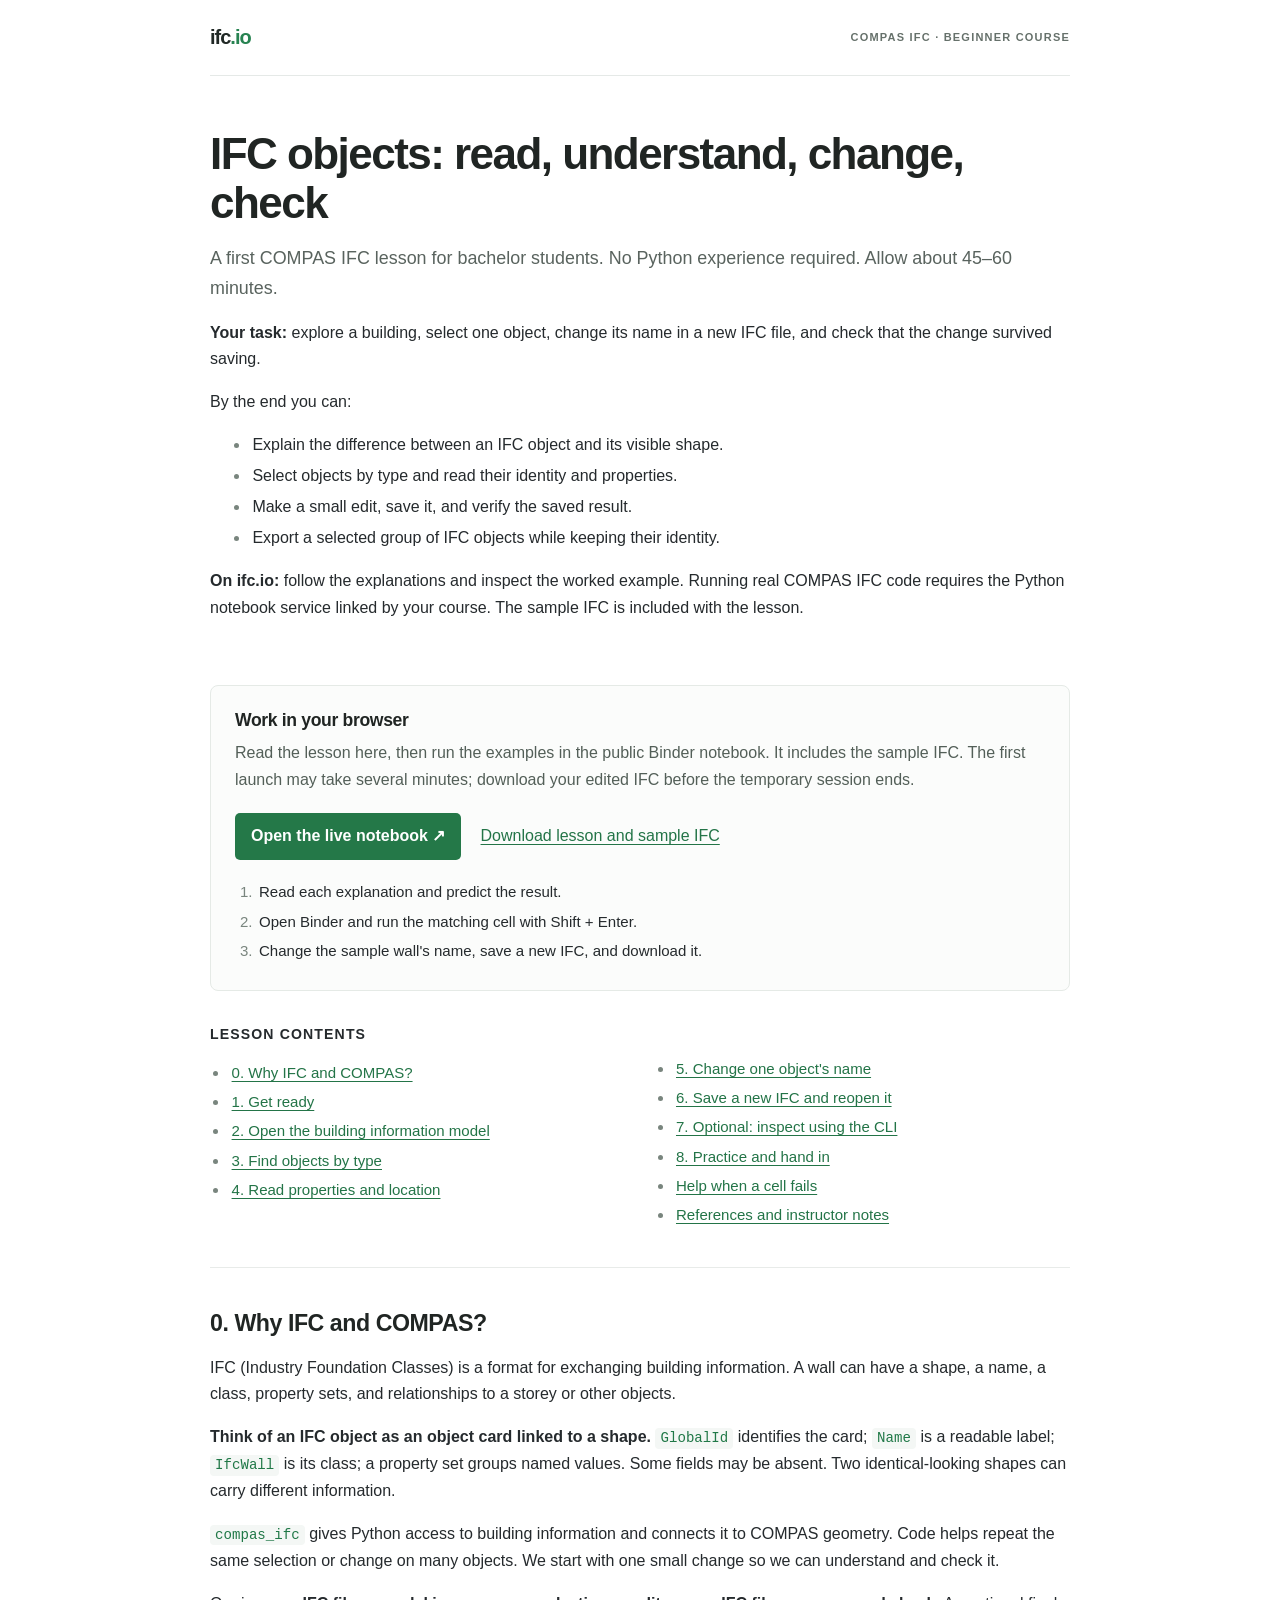
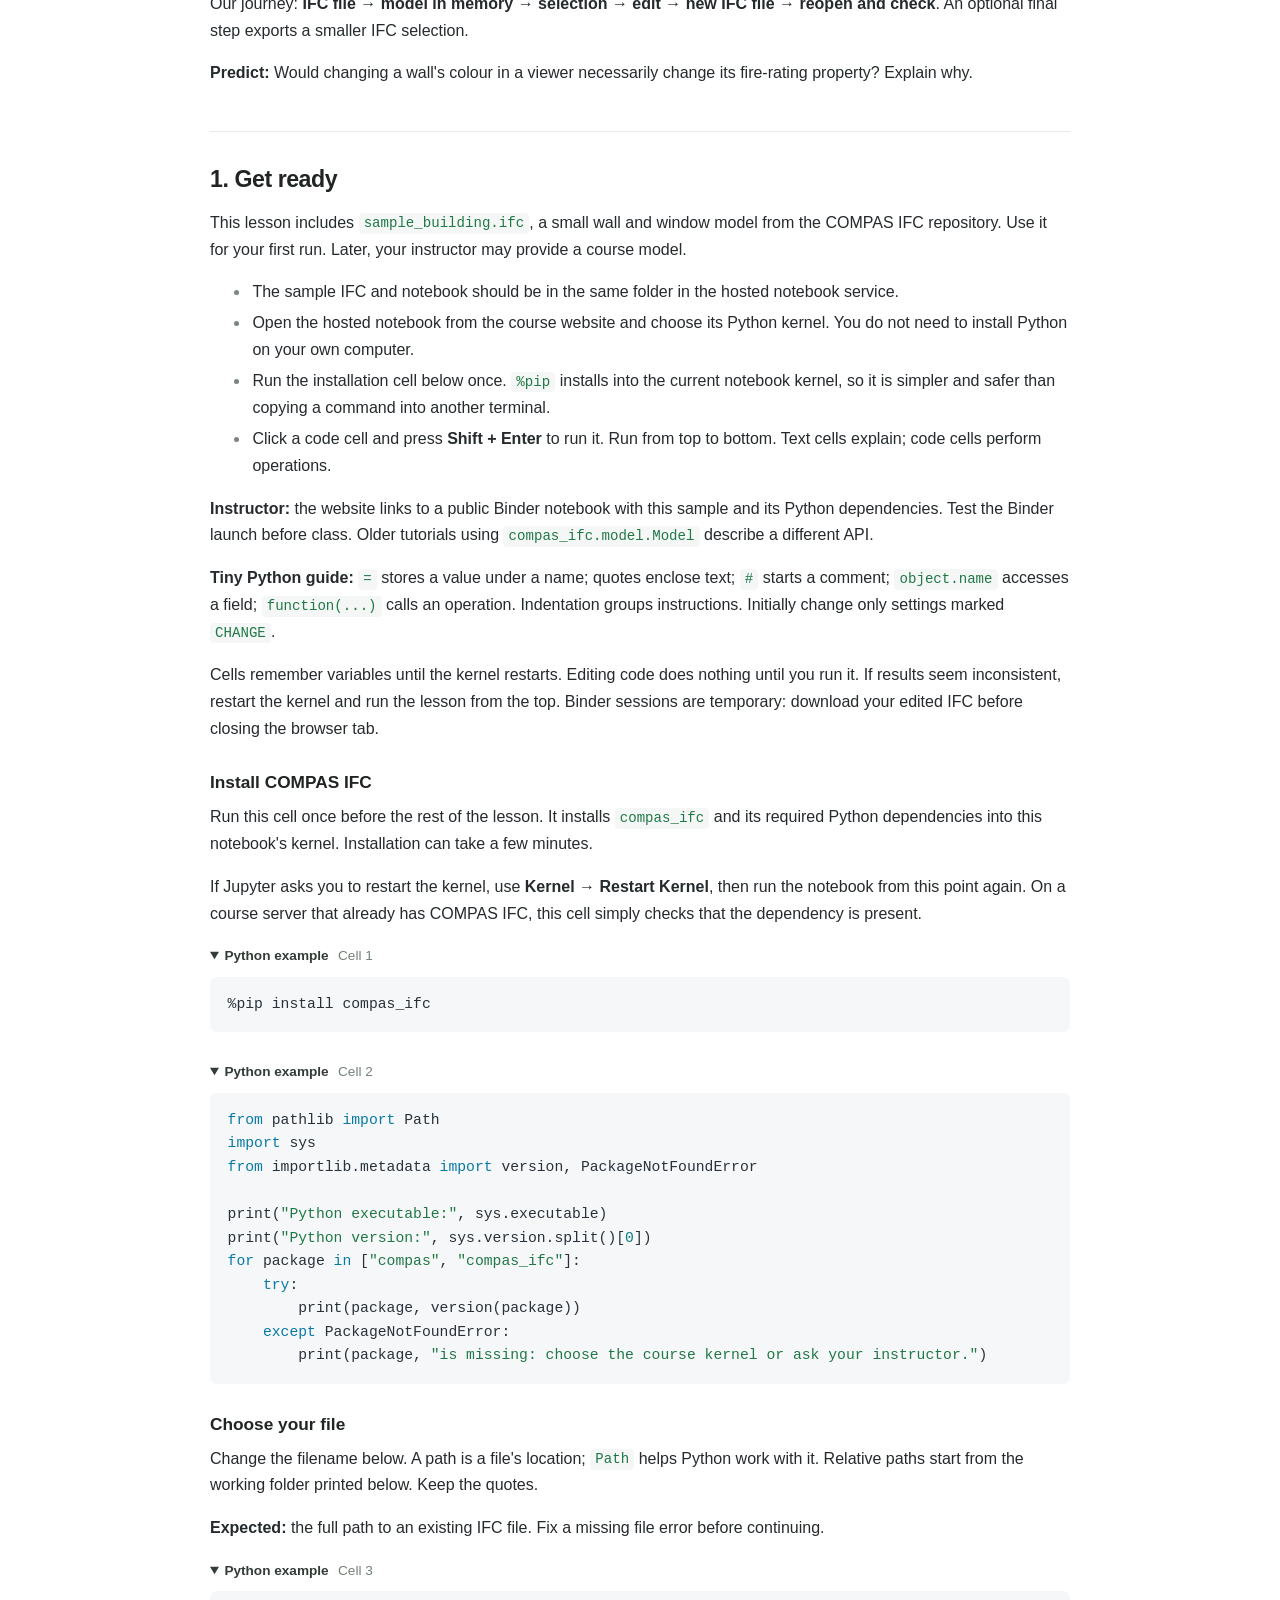
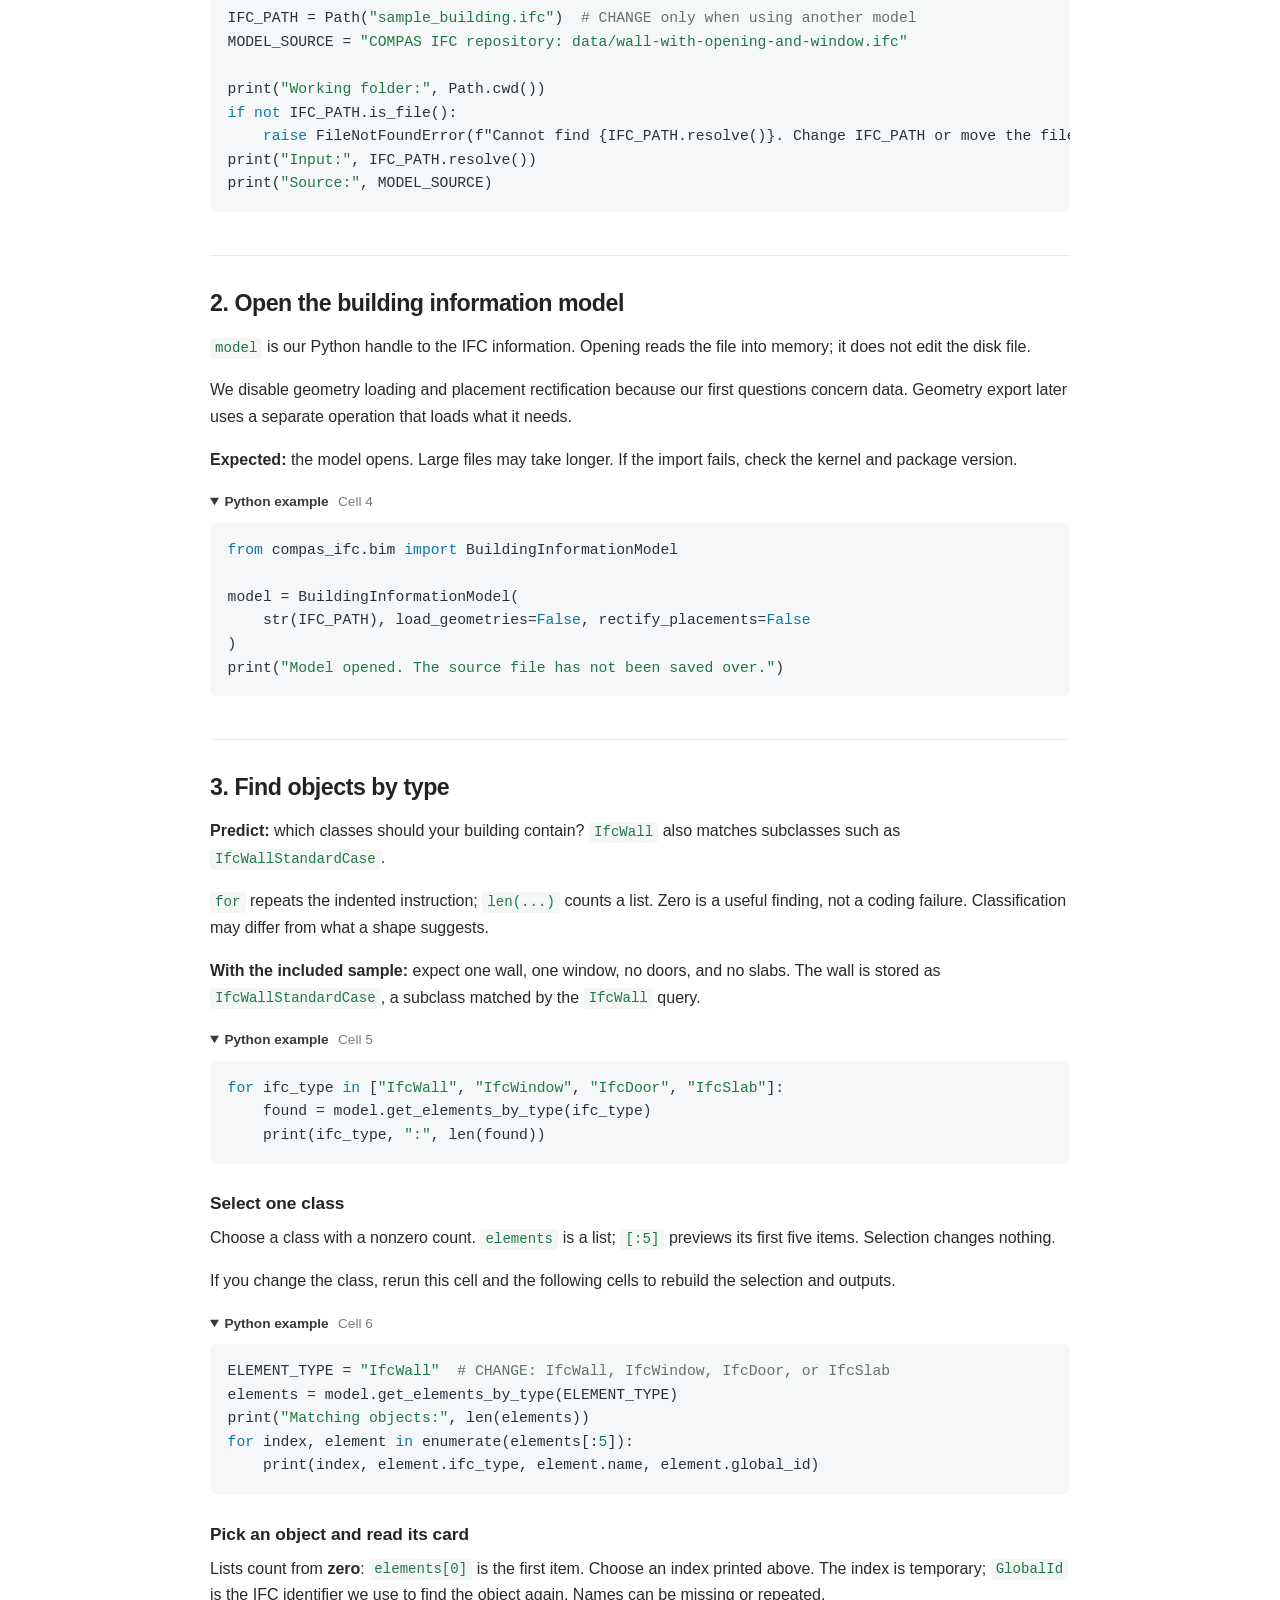
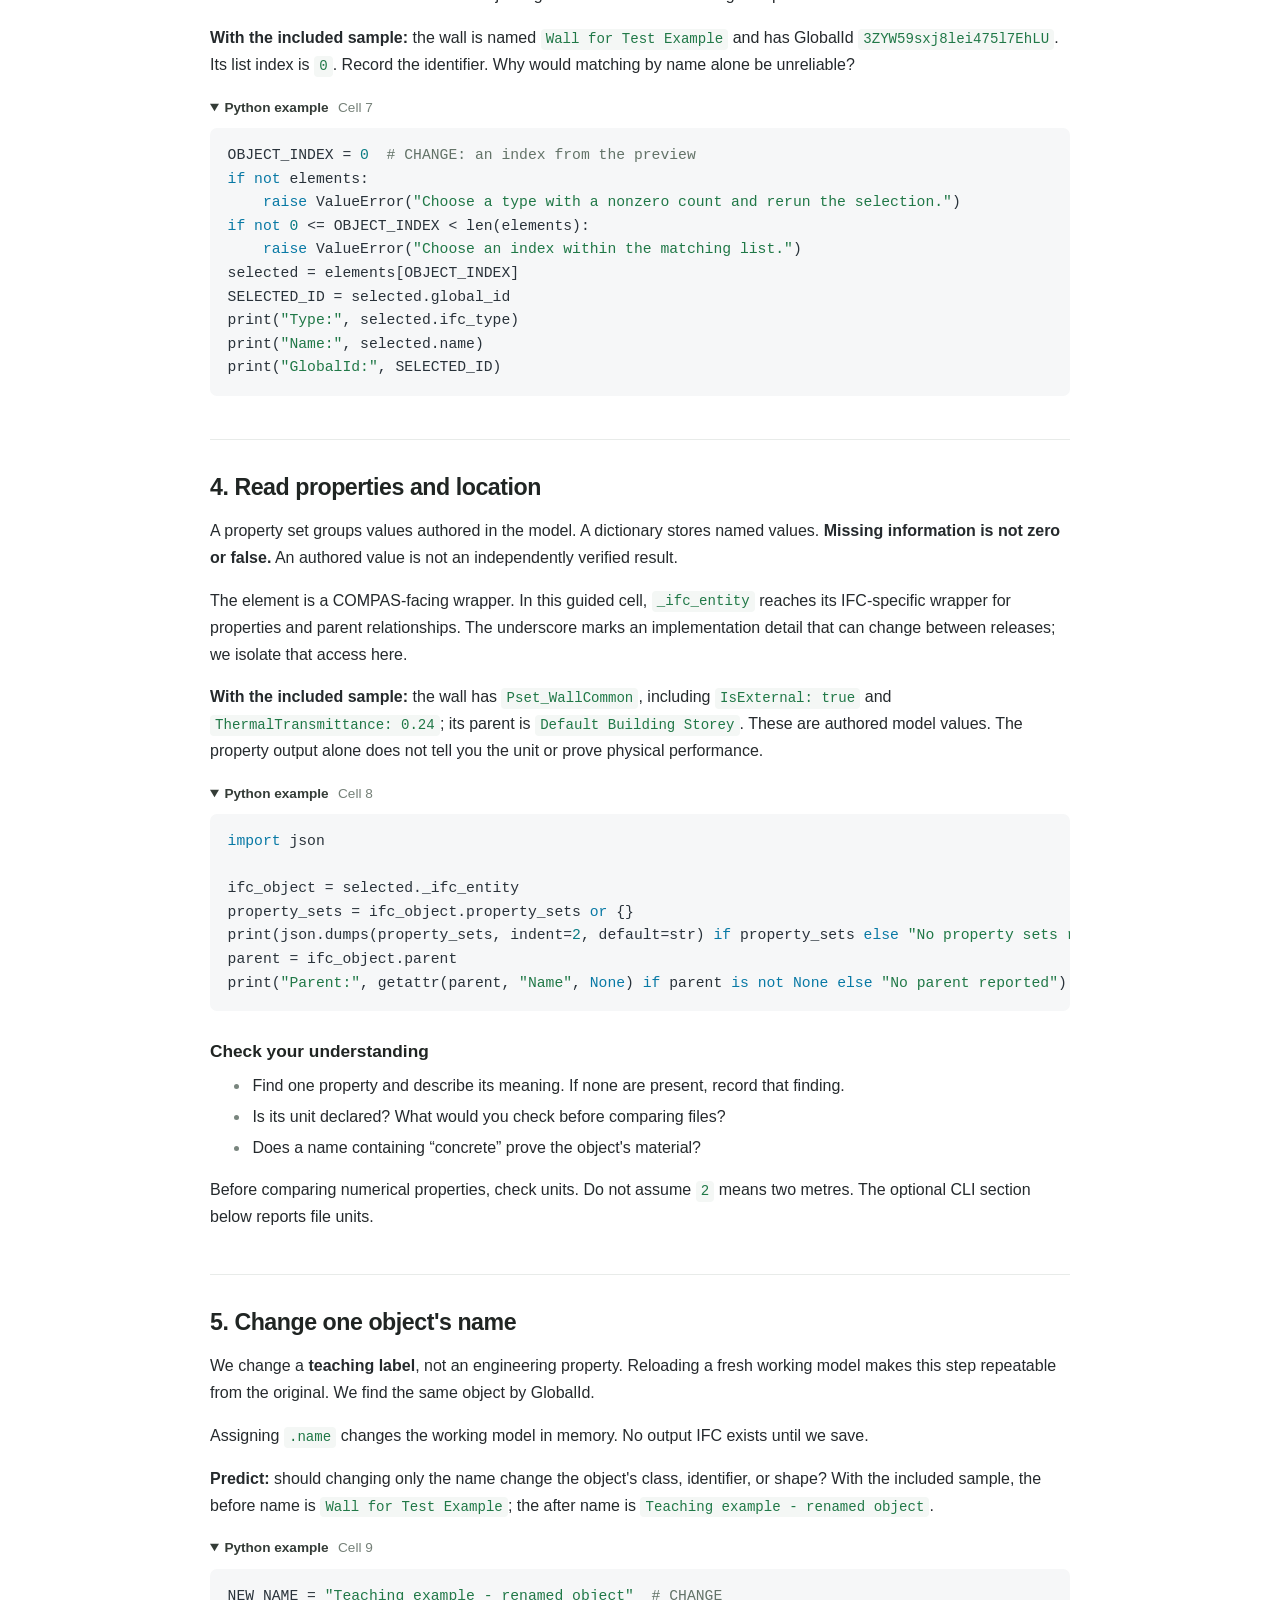
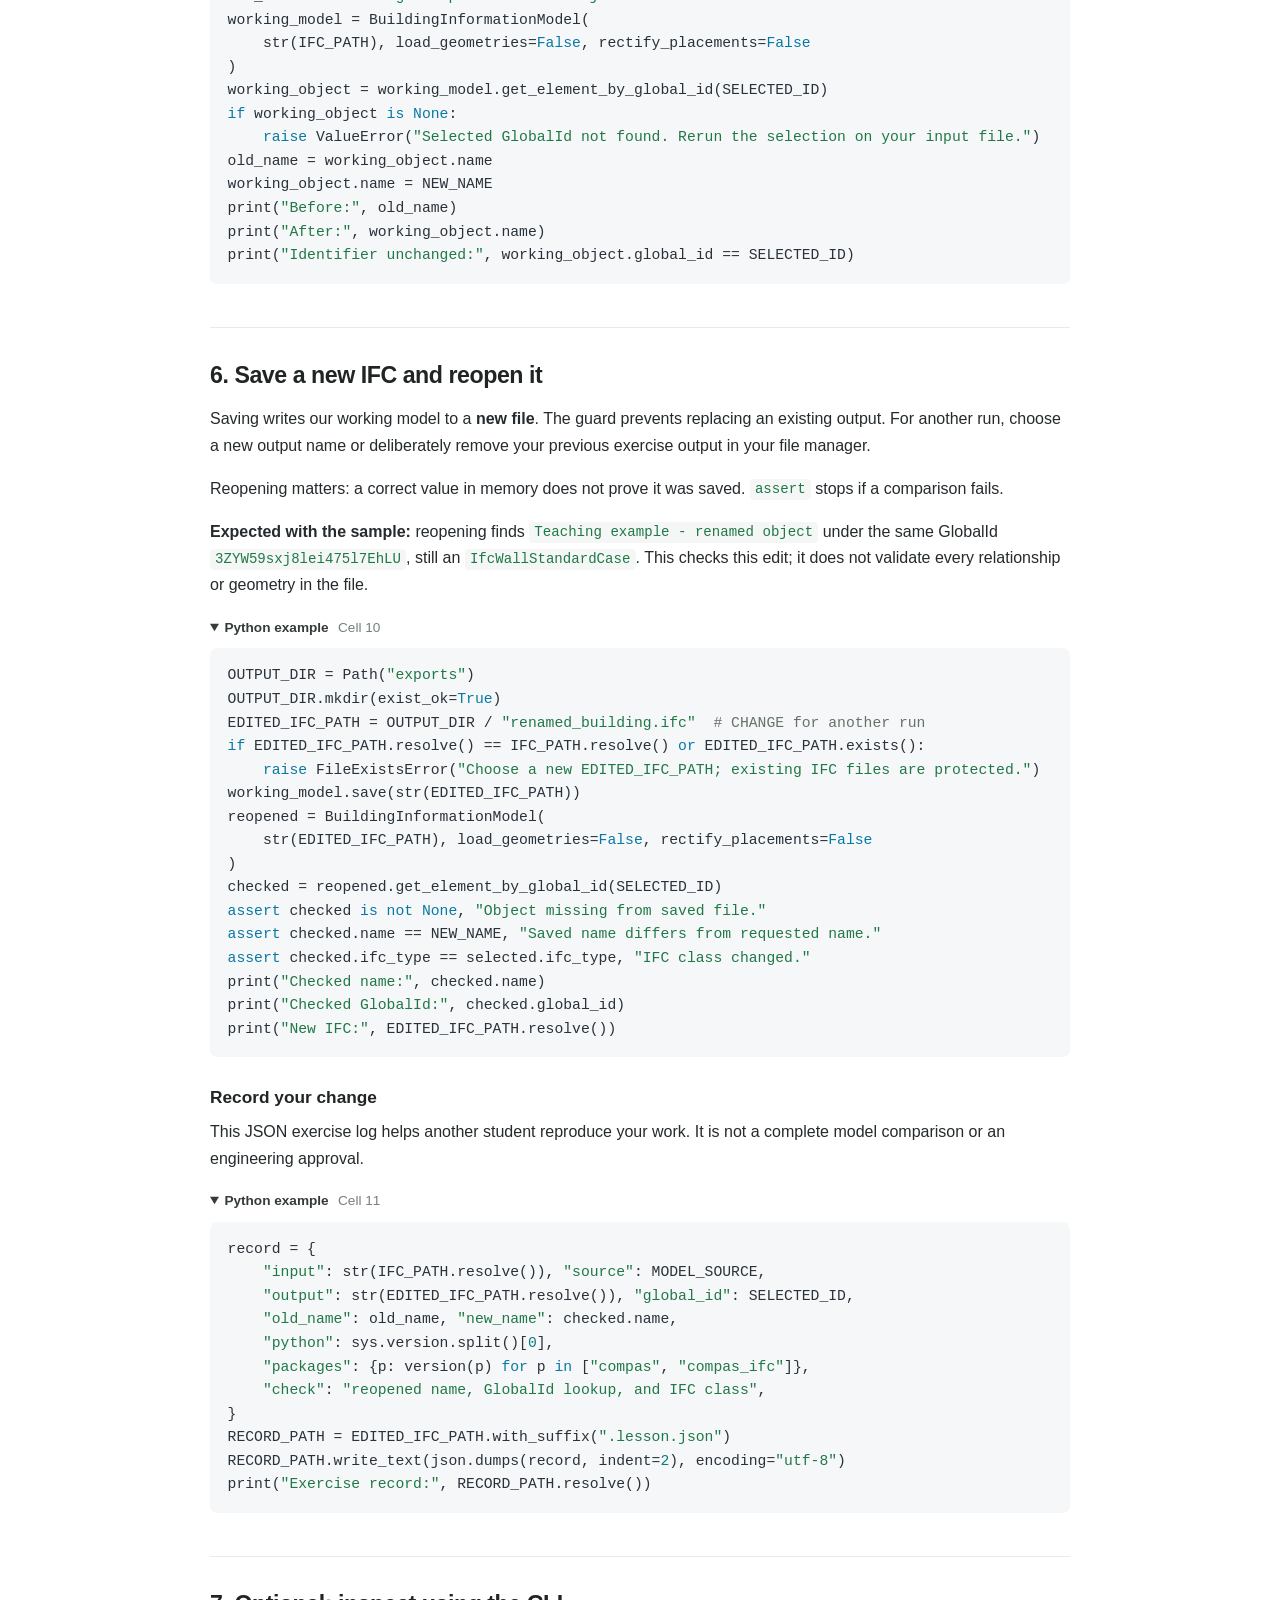
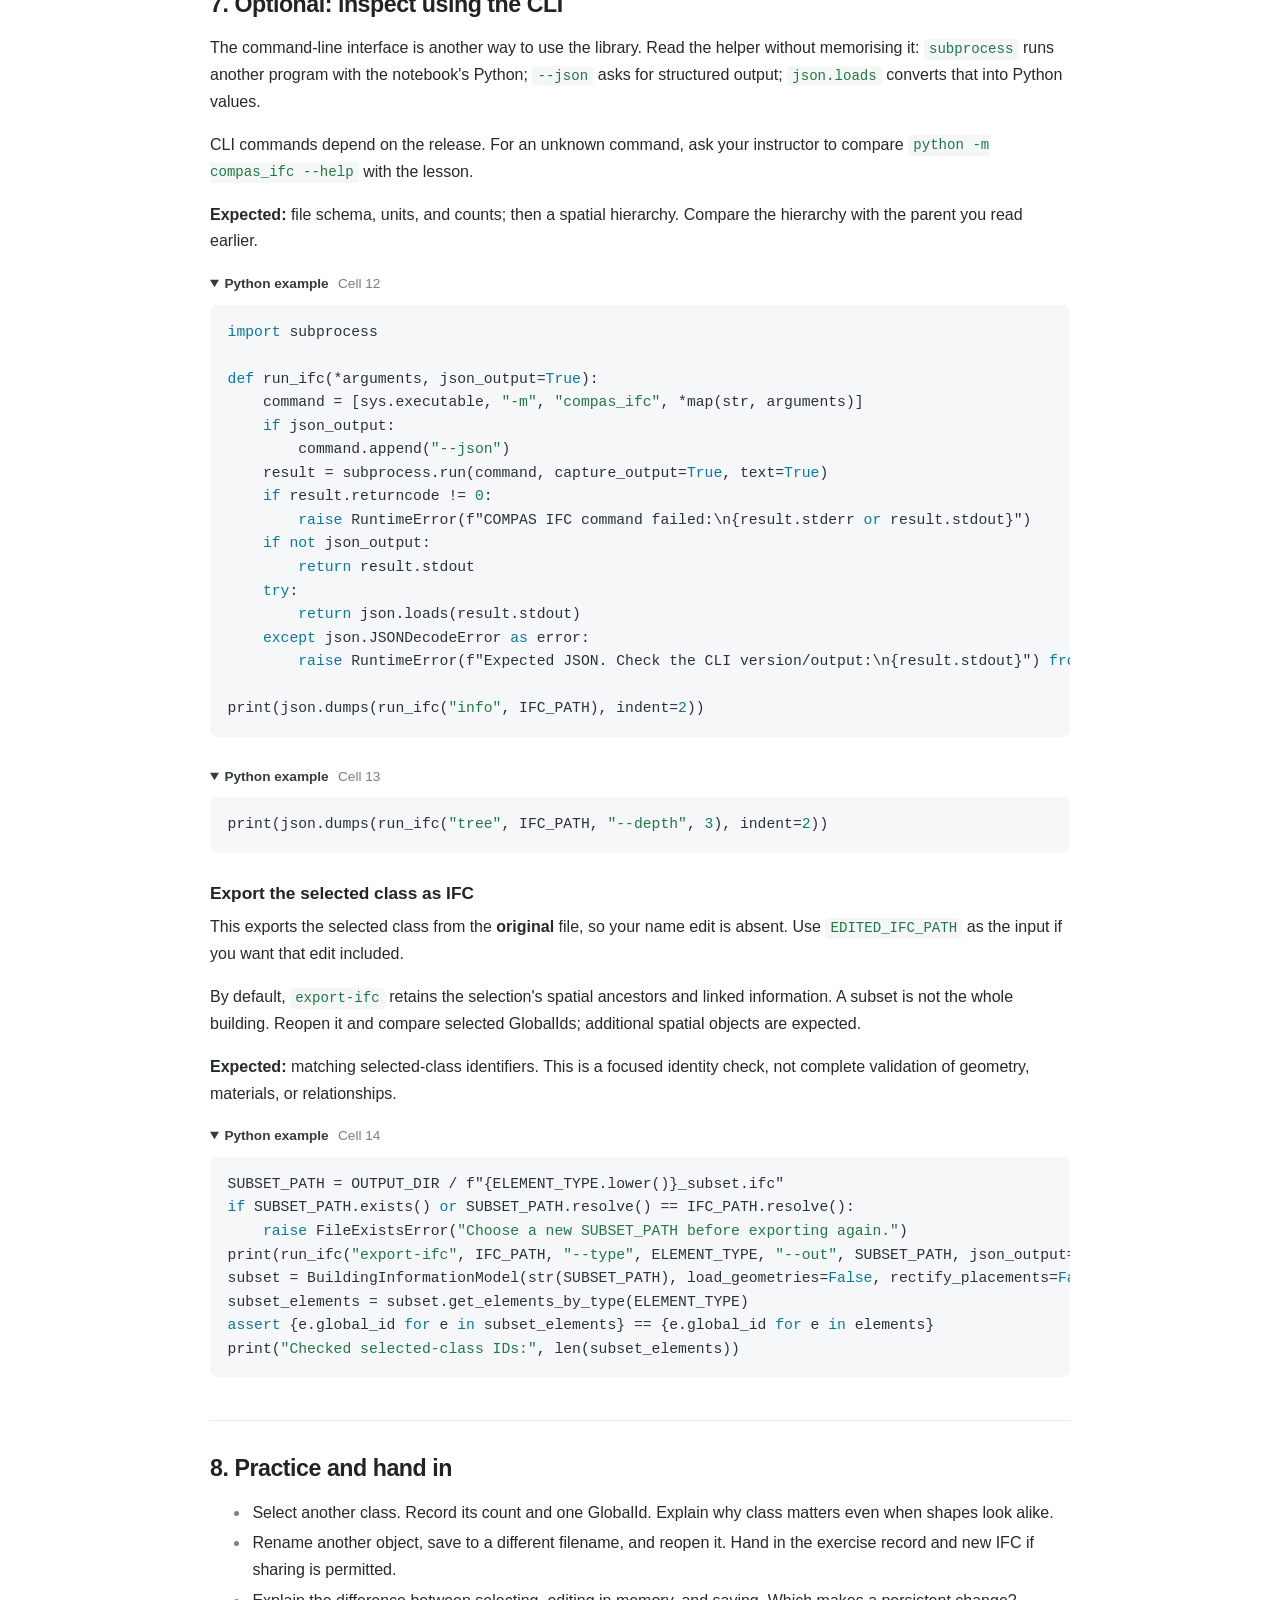
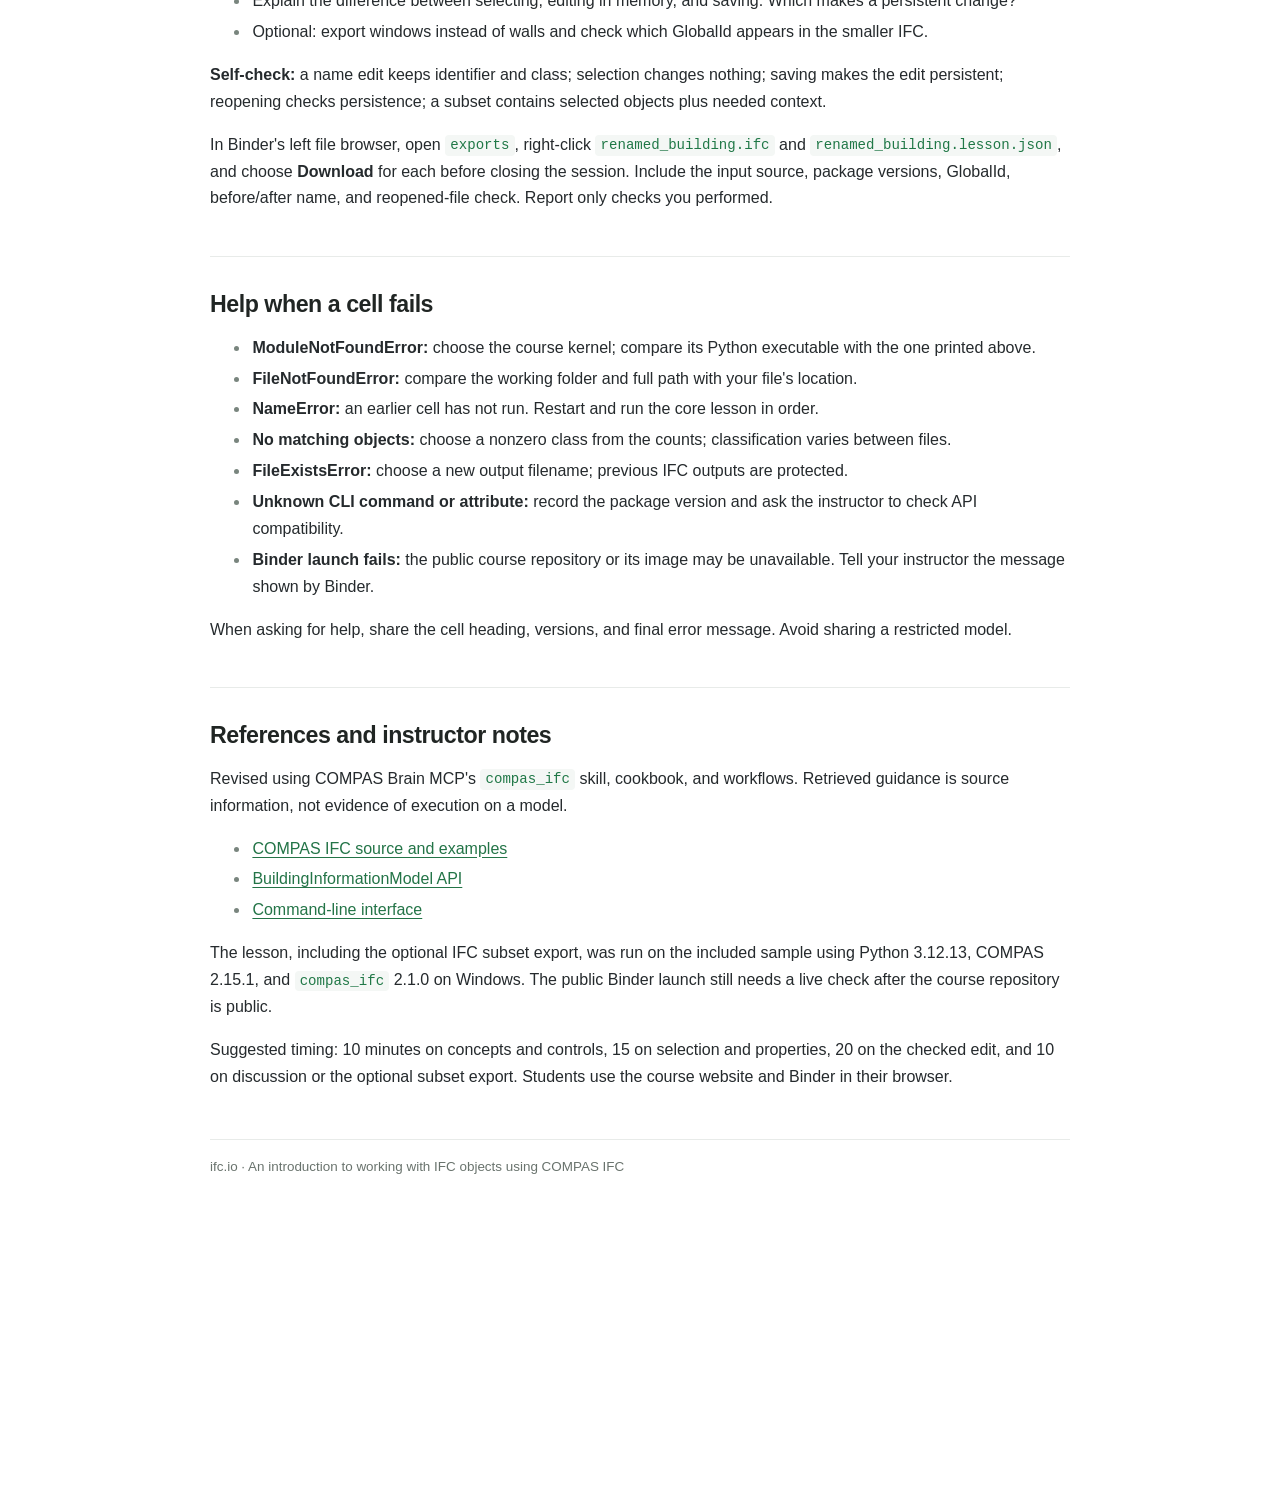
==== commit 26ef8051: "Refine lesson page styling" ====
--- a/site/index.html
+++ b/site/index.html
@@ -3,51 +3,31 @@
 <head>
   <meta charset="utf-8">
   <meta name="viewport" content="width=device-width, initial-scale=1">
-  <meta http-equiv="Content-Security-Policy" content="default-src 'none'; style-src 'unsafe-inline'; img-src 'self' data:; base-uri 'none'; form-action 'none'; frame-ancestors 'none'">
+  <meta http-equiv="Content-Security-Policy" content="default-src 'none'; style-src 'self'; img-src 'self' data:; base-uri 'none'; form-action 'none'; frame-ancestors 'none'">
   <meta name="referrer" content="no-referrer">
   <meta name="description" content="A beginner lesson: read IFC objects, edit a name, save and verify with COMPAS IFC.">
   <title>ifc.io — Learn to work with IFC objects</title>
-  <style>
-    :root { color-scheme: light; font-family: system-ui, sans-serif; }
-    body { margin: 0 auto; max-width: 980px; padding: 2rem 1.25rem 5rem; color: #172033; background: #f7f9fc; line-height: 1.55; }
-    main { background: white; padding: 2rem; border: 1px solid #dbe2ee; border-radius: 12px; box-shadow: 0 5px 20px #17203312; }
-    h1, h2, h3 { line-height: 1.2; color: #123b66; }
-    code { font-family: ui-monospace, SFMono-Regular, Consolas, monospace; background: #eef2f7; padding: .1rem .3rem; border-radius: 4px; }
-    pre { overflow-x: auto; padding: 1rem; background: #101827; color: #e8eef8; border-radius: 8px; }
-    pre code { background: transparent; padding: 0; color: inherit; }
-    details { margin: 1rem 0; }
-    summary { cursor: pointer; font-weight: 700; color: #123b66; }
-    .notice { padding: 1rem; border-left: 4px solid #e18b25; background: #fff5e6; }
-    a { color: #125b91; text-underline-offset: .2em; }
-    a:focus-visible, summary:focus-visible { outline: 3px solid #e18b25; outline-offset: 4px; }
-    h2 { margin-top: 2.5rem; scroll-margin-top: 1rem; }
-    nav ul { columns: 2; padding-left: 1.25rem; }
-    .downloads { display: flex; flex-wrap: wrap; align-items: center; gap: 1rem; margin: 1.5rem 0; }
-    .launch { display: inline-block; padding: .8rem 1.1rem; border-radius: .5rem; background: #123b66; color: white; font-weight: 700; text-decoration: none; }
-    .launch:hover { background: #0b2e53; }
-    .steps { padding: 1rem 1.25rem; background: #eef5fb; border-radius: .5rem; }
-    .steps li { margin: .35rem 0; }
-    details { border-left: 3px solid #dbe2ee; padding-left: .75rem; }
-    @media (max-width: 600px) { body { padding: .5rem; } main { padding: 1rem; } nav ul { columns: 1; } }
-    @media print { body, main { background: white; padding: 0; border: 0; box-shadow: none; } pre { white-space: pre-wrap; background: #eee; color: black; } nav, .downloads { display: none; } }
-  </style>
+  <link rel="stylesheet" href="style.css">
 </head>
 <body>
   <main>
-    <a href="#lesson">Skip to lesson</a>
-    <p class="notice"><strong>Work entirely in your browser.</strong> Read the lesson here, then open its runnable notebook on the public Binder service. It includes the sample IFC and COMPAS IFC package. The first launch may take several minutes; save any edited IFC or notebook before closing the temporary session.</p>
-    <div class="downloads"><a class="launch" href="https://mybinder.org/v2/gh/savino-di-noi/compas_ifc_ulb.io/main?urlpath=lab/tree/compas_ifc_compas_viewer_intro.ipynb" rel="noopener noreferrer">Open the live notebook on Binder ↗</a><a href="lesson.zip" download>Download lesson and sample IFC</a></div>
-    <ol class="steps"><li>Read the short explanations and predict each result.</li><li>Open Binder and run the matching cell with Shift + Enter.</li><li>Change the sample wall's name, save a new IFC, and download it before the session ends.</li></ol>
-    <p>The live notebook opens on mybinder.org. If the launch reports that the repository is unavailable, the course repository must be made public and the Binder image built before class.</p>
-    <nav aria-label="Lesson contents"><strong>Lesson contents</strong><ul><li><a href="#section-1">0. Why IFC and COMPAS?</a></li><li><a href="#section-2">1. Get ready</a></li><li><a href="#section-3">2. Open the building information model</a></li><li><a href="#section-4">3. Find objects by type</a></li><li><a href="#section-5">4. Read properties and location</a></li><li><a href="#section-6">5. Change one object's name</a></li><li><a href="#section-7">6. Save a new IFC and reopen it</a></li><li><a href="#section-8">7. Optional: inspect using the CLI</a></li><li><a href="#section-9">8. Practice and hand in</a></li><li><a href="#section-10">Help when a cell fails</a></li><li><a href="#section-11">References and instructor notes</a></li></ul></nav>
-    <div id="lesson">
-    <h1>IFC objects: read, understand, change, check</h1>
+    <a class="skip-link" href="#lesson">Skip to lesson</a>
+    <div class="sitebar"><a class="brand" href="#">ifc<span>.io</span></a><small>COMPAS IFC · Beginner course</small></div>
+    <header class="hero"><h1>IFC objects: read, understand, change, check</h1>
 <p>A first COMPAS IFC lesson for bachelor students. No Python experience required. Allow about 45–60 minutes.</p>
 <p><strong>Your task:</strong> explore a building, select one object, change its name in a new IFC file, and check that the change survived saving.</p>
 <p>By the end you can:</p>
 <ul><li>Explain the difference between an IFC object and its visible shape.</li><li>Select objects by type and read their identity and properties.</li><li>Make a small edit, save it, and verify the saved result.</li><li>Export a selected group of IFC objects while keeping their identity.</li></ul>
-<p><strong>On ifc.io:</strong> follow the explanations and inspect the worked example. Running real COMPAS IFC code requires the Python notebook service linked by your course. The sample IFC is included with the lesson.</p>
-<h2 id="section-1">0. Why IFC and COMPAS?</h2>
+<p><strong>On ifc.io:</strong> follow the explanations and inspect the worked example. Running real COMPAS IFC code requires the Python notebook service linked by your course. The sample IFC is included with the lesson.</p></header>
+    <section class="start" aria-labelledby="start-title">
+      <h2 id="start-title">Work in your browser</h2>
+      <p>Read the lesson here, then run the examples in the public Binder notebook. It includes the sample IFC. The first launch may take several minutes; download your edited IFC before the temporary session ends.</p>
+      <div class="downloads"><a class="launch" href="https://mybinder.org/v2/gh/savino-di-noi/compas_ifc_ulb.io/main?urlpath=lab/tree/compas_ifc_compas_viewer_intro.ipynb" rel="noopener noreferrer">Open the live notebook ↗</a><a href="lesson.zip" download>Download lesson and sample IFC</a></div>
+      <ol class="steps"><li>Read each explanation and predict the result.</li><li>Open Binder and run the matching cell with Shift + Enter.</li><li>Change the sample wall's name, save a new IFC, and download it.</li></ol>
+    </section>
+    <nav aria-label="Lesson contents"><strong>Lesson contents</strong><ul><li><a href="#section-1">0. Why IFC and COMPAS?</a></li><li><a href="#section-2">1. Get ready</a></li><li><a href="#section-3">2. Open the building information model</a></li><li><a href="#section-4">3. Find objects by type</a></li><li><a href="#section-5">4. Read properties and location</a></li><li><a href="#section-6">5. Change one object's name</a></li><li><a href="#section-7">6. Save a new IFC and reopen it</a></li><li><a href="#section-8">7. Optional: inspect using the CLI</a></li><li><a href="#section-9">8. Practice and hand in</a></li><li><a href="#section-10">Help when a cell fails</a></li><li><a href="#section-11">References and instructor notes</a></li></ul></nav>
+    <article id="lesson">
+    <h2 id="section-1">0. Why IFC and COMPAS?</h2>
 <p>IFC (Industry Foundation Classes) is a format for exchanging building information. A wall can have a shape, a name, a class, property sets, and relationships to a storey or other objects.</p>
 <p><strong>Think of an IFC object as an object card linked to a shape.</strong> <code>GlobalId</code> identifies the card; <code>Name</code> is a readable label; <code>IfcWall</code> is its class; a property set groups named values. Some fields may be absent. Two identical-looking shapes can carry different information.</p>
 <p><code>compas_ifc</code> gives Python access to building information and connects it to COMPAS geometry. Code helps repeat the same selection or change on many objects. We start with one small change so we can understand and check it.</p>
@@ -62,78 +42,78 @@
 <h3>Install COMPAS IFC</h3>
 <p>Run this cell once before the rest of the lesson. It installs <code>compas_ifc</code> and its required Python dependencies into this notebook's kernel. Installation can take a few minutes.</p>
 <p>If Jupyter asks you to restart the kernel, use <strong>Kernel → Restart Kernel</strong>, then run the notebook from this point again. On a course server that already has COMPAS IFC, this cell simply checks that the dependency is present.</p>
-<details open><summary>Code cell 1</summary><pre><code>%pip install compas_ifc</code></pre></details>
-<details open><summary>Code cell 2</summary><pre><code>from pathlib import Path
-import sys
-from importlib.metadata import version, PackageNotFoundError
-
-print("Python executable:", sys.executable)
-print("Python version:", sys.version.split()[0])
-for package in ["compas", "compas_ifc"]:
-    try:
+<details class="code-cell" open><summary>Python example <span>Cell 1</span></summary><pre><code>%pip install compas_ifc</code></pre></details>
+<details class="code-cell" open><summary>Python example <span>Cell 2</span></summary><pre><code><span class="tok-keyword">from</span> pathlib <span class="tok-keyword">import</span> Path
+<span class="tok-keyword">import</span> sys
+<span class="tok-keyword">from</span> importlib.metadata <span class="tok-keyword">import</span> version, PackageNotFoundError
+
+print(<span class="tok-string">"Python executable:"</span>, sys.executable)
+print(<span class="tok-string">"Python version:"</span>, sys.version.split()[<span class="tok-number">0</span>])
+<span class="tok-keyword">for</span> package <span class="tok-keyword">in</span> [<span class="tok-string">"compas"</span>, <span class="tok-string">"compas_ifc"</span>]:
+    <span class="tok-keyword">try</span>:
         print(package, version(package))
-    except PackageNotFoundError:
-        print(package, "is missing: choose the course kernel or ask your instructor.")</code></pre></details>
+    <span class="tok-keyword">except</span> PackageNotFoundError:
+        print(package, <span class="tok-string">"is missing: choose the course kernel or ask your instructor."</span>)</code></pre></details>
 <h3>Choose your file</h3>
 <p>Change the filename below. A path is a file's location; <code>Path</code> helps Python work with it. Relative paths start from the working folder printed below. Keep the quotes.</p>
 <p><strong>Expected:</strong> the full path to an existing IFC file. Fix a missing file error before continuing.</p>
-<details open><summary>Code cell 3</summary><pre><code>IFC_PATH = Path("sample_building.ifc")  # CHANGE only when using another model
-MODEL_SOURCE = "COMPAS IFC repository: data/wall-with-opening-and-window.ifc"
-
-print("Working folder:", Path.cwd())
-if not IFC_PATH.is_file():
-    raise FileNotFoundError(f"Cannot find {IFC_PATH.resolve()}. Change IFC_PATH or move the file here.")
-print("Input:", IFC_PATH.resolve())
-print("Source:", MODEL_SOURCE)</code></pre></details>
+<details class="code-cell" open><summary>Python example <span>Cell 3</span></summary><pre><code>IFC_PATH = Path(<span class="tok-string">"sample_building.ifc"</span>)  <span class="tok-comment"># CHANGE only when using another model</span>
+MODEL_SOURCE = <span class="tok-string">"COMPAS IFC repository: data/wall-with-opening-and-window.ifc"</span>
+
+print(<span class="tok-string">"Working folder:"</span>, Path.cwd())
+<span class="tok-keyword">if</span> <span class="tok-keyword">not</span> IFC_PATH.is_file():
+    <span class="tok-keyword">raise</span> FileNotFoundError(f"Cannot find {IFC_PATH.resolve()}. Change IFC_PATH or move the file here.")
+print(<span class="tok-string">"Input:"</span>, IFC_PATH.resolve())
+print(<span class="tok-string">"Source:"</span>, MODEL_SOURCE)</code></pre></details>
 <h2 id="section-3">2. Open the building information model</h2>
 <p><code>model</code> is our Python handle to the IFC information. Opening reads the file into memory; it does not edit the disk file.</p>
 <p>We disable geometry loading and placement rectification because our first questions concern data. Geometry export later uses a separate operation that loads what it needs.</p>
 <p><strong>Expected:</strong> the model opens. Large files may take longer. If the import fails, check the kernel and package version.</p>
-<details open><summary>Code cell 4</summary><pre><code>from compas_ifc.bim import BuildingInformationModel
+<details class="code-cell" open><summary>Python example <span>Cell 4</span></summary><pre><code><span class="tok-keyword">from</span> compas_ifc.bim <span class="tok-keyword">import</span> BuildingInformationModel
 
 model = BuildingInformationModel(
-    str(IFC_PATH), load_geometries=False, rectify_placements=False
+    str(IFC_PATH), load_geometries=<span class="tok-keyword">False</span>, rectify_placements=<span class="tok-keyword">False</span>
 )
-print("Model opened. The source file has not been saved over.")</code></pre></details>
+print(<span class="tok-string">"Model opened. The source file has not been saved over."</span>)</code></pre></details>
 <h2 id="section-4">3. Find objects by type</h2>
 <p><strong>Predict:</strong> which classes should your building contain? <code>IfcWall</code> also matches subclasses such as <code>IfcWallStandardCase</code>.</p>
 <p><code>for</code> repeats the indented instruction; <code>len(...)</code> counts a list. Zero is a useful finding, not a coding failure. Classification may differ from what a shape suggests.</p>
 <p><strong>With the included sample:</strong> expect one wall, one window, no doors, and no slabs. The wall is stored as <code>IfcWallStandardCase</code>, a subclass matched by the <code>IfcWall</code> query.</p>
-<details open><summary>Code cell 5</summary><pre><code>for ifc_type in ["IfcWall", "IfcWindow", "IfcDoor", "IfcSlab"]:
+<details class="code-cell" open><summary>Python example <span>Cell 5</span></summary><pre><code><span class="tok-keyword">for</span> ifc_type <span class="tok-keyword">in</span> [<span class="tok-string">"IfcWall"</span>, <span class="tok-string">"IfcWindow"</span>, <span class="tok-string">"IfcDoor"</span>, <span class="tok-string">"IfcSlab"</span>]:
     found = model.get_elements_by_type(ifc_type)
-    print(ifc_type, ":", len(found))</code></pre></details>
+    print(ifc_type, <span class="tok-string">":"</span>, len(found))</code></pre></details>
 <h3>Select one class</h3>
 <p>Choose a class with a nonzero count. <code>elements</code> is a list; <code>[:5]</code> previews its first five items. Selection changes nothing.</p>
 <p>If you change the class, rerun this cell and the following cells to rebuild the selection and outputs.</p>
-<details open><summary>Code cell 6</summary><pre><code>ELEMENT_TYPE = "IfcWall"  # CHANGE: IfcWall, IfcWindow, IfcDoor, or IfcSlab
+<details class="code-cell" open><summary>Python example <span>Cell 6</span></summary><pre><code>ELEMENT_TYPE = <span class="tok-string">"IfcWall"</span>  <span class="tok-comment"># CHANGE: IfcWall, IfcWindow, IfcDoor, or IfcSlab</span>
 elements = model.get_elements_by_type(ELEMENT_TYPE)
-print("Matching objects:", len(elements))
-for index, element in enumerate(elements[:5]):
+print(<span class="tok-string">"Matching objects:"</span>, len(elements))
+<span class="tok-keyword">for</span> index, element <span class="tok-keyword">in</span> enumerate(elements[:<span class="tok-number">5</span>]):
     print(index, element.ifc_type, element.name, element.global_id)</code></pre></details>
 <h3>Pick an object and read its card</h3>
 <p>Lists count from <strong>zero</strong>: <code>elements[0]</code> is the first item. Choose an index printed above. The index is temporary; <code>GlobalId</code> is the IFC identifier we use to find the object again. Names can be missing or repeated.</p>
 <p><strong>With the included sample:</strong> the wall is named <code>Wall for Test Example</code> and has GlobalId <code>3ZYW59sxj8lei475l7EhLU</code>. Its list index is <code>0</code>. Record the identifier. Why would matching by name alone be unreliable?</p>
-<details open><summary>Code cell 7</summary><pre><code>OBJECT_INDEX = 0  # CHANGE: an index from the preview
-if not elements:
-    raise ValueError("Choose a type with a nonzero count and rerun the selection.")
-if not 0 &lt;= OBJECT_INDEX &lt; len(elements):
-    raise ValueError("Choose an index within the matching list.")
+<details class="code-cell" open><summary>Python example <span>Cell 7</span></summary><pre><code>OBJECT_INDEX = <span class="tok-number">0</span>  <span class="tok-comment"># CHANGE: an index from the preview</span>
+<span class="tok-keyword">if</span> <span class="tok-keyword">not</span> elements:
+    <span class="tok-keyword">raise</span> ValueError(<span class="tok-string">"Choose a type with a nonzero count and rerun the selection."</span>)
+<span class="tok-keyword">if</span> <span class="tok-keyword">not</span> <span class="tok-number">0</span> &lt;= OBJECT_INDEX &lt; len(elements):
+    <span class="tok-keyword">raise</span> ValueError(<span class="tok-string">"Choose an index within the matching list."</span>)
 selected = elements[OBJECT_INDEX]
 SELECTED_ID = selected.global_id
-print("Type:", selected.ifc_type)
-print("Name:", selected.name)
-print("GlobalId:", SELECTED_ID)</code></pre></details>
+print(<span class="tok-string">"Type:"</span>, selected.ifc_type)
+print(<span class="tok-string">"Name:"</span>, selected.name)
+print(<span class="tok-string">"GlobalId:"</span>, SELECTED_ID)</code></pre></details>
 <h2 id="section-5">4. Read properties and location</h2>
 <p>A property set groups values authored in the model. A dictionary stores named values. <strong>Missing information is not zero or false.</strong> An authored value is not an independently verified result.</p>
 <p>The element is a COMPAS-facing wrapper. In this guided cell, <code>_ifc_entity</code> reaches its IFC-specific wrapper for properties and parent relationships. The underscore marks an implementation detail that can change between releases; we isolate that access here.</p>
 <p><strong>With the included sample:</strong> the wall has <code>Pset_WallCommon</code>, including <code>IsExternal: true</code> and <code>ThermalTransmittance: 0.24</code>; its parent is <code>Default Building Storey</code>. These are authored model values. The property output alone does not tell you the unit or prove physical performance.</p>
-<details open><summary>Code cell 8</summary><pre><code>import json
+<details class="code-cell" open><summary>Python example <span>Cell 8</span></summary><pre><code><span class="tok-keyword">import</span> json
 
 ifc_object = selected._ifc_entity
-property_sets = ifc_object.property_sets or {}
-print(json.dumps(property_sets, indent=2, default=str) if property_sets else "No property sets reported.")
+property_sets = ifc_object.property_sets <span class="tok-keyword">or</span> {}
+print(json.dumps(property_sets, indent=<span class="tok-number">2</span>, default=str) <span class="tok-keyword">if</span> property_sets <span class="tok-keyword">else</span> <span class="tok-string">"No property sets reported."</span>)
 parent = ifc_object.parent
-print("Parent:", getattr(parent, "Name", None) if parent is not None else "No parent reported")</code></pre></details>
+print(<span class="tok-string">"Parent:"</span>, getattr(parent, <span class="tok-string">"Name"</span>, <span class="tok-keyword">None</span>) <span class="tok-keyword">if</span> parent <span class="tok-keyword">is</span> <span class="tok-keyword">not</span> <span class="tok-keyword">None</span> <span class="tok-keyword">else</span> <span class="tok-string">"No parent reported"</span>)</code></pre></details>
 <h3>Check your understanding</h3>
 <ul><li>Find one property and describe its meaning. If none are present, record that finding.</li><li>Is its unit declared? What would you check before comparing files?</li><li>Does a name containing “concrete” prove the object's material?</li></ul>
 <p>Before comparing numerical properties, check units. Do not assume <code>2</code> means two metres. The optional CLI section below reports file units.</p>
@@ -141,85 +121,85 @@
 <p>We change a <strong>teaching label</strong>, not an engineering property. Reloading a fresh working model makes this step repeatable from the original. We find the same object by GlobalId.</p>
 <p>Assigning <code>.name</code> changes the working model in memory. No output IFC exists until we save.</p>
 <p><strong>Predict:</strong> should changing only the name change the object's class, identifier, or shape? With the included sample, the before name is <code>Wall for Test Example</code>; the after name is <code>Teaching example - renamed object</code>.</p>
-<details open><summary>Code cell 9</summary><pre><code>NEW_NAME = "Teaching example - renamed object"  # CHANGE
+<details class="code-cell" open><summary>Python example <span>Cell 9</span></summary><pre><code>NEW_NAME = <span class="tok-string">"Teaching example - renamed object"</span>  <span class="tok-comment"># CHANGE</span>
 working_model = BuildingInformationModel(
-    str(IFC_PATH), load_geometries=False, rectify_placements=False
+    str(IFC_PATH), load_geometries=<span class="tok-keyword">False</span>, rectify_placements=<span class="tok-keyword">False</span>
 )
 working_object = working_model.get_element_by_global_id(SELECTED_ID)
-if working_object is None:
-    raise ValueError("Selected GlobalId not found. Rerun the selection on your input file.")
+<span class="tok-keyword">if</span> working_object <span class="tok-keyword">is</span> <span class="tok-keyword">None</span>:
+    <span class="tok-keyword">raise</span> ValueError(<span class="tok-string">"Selected GlobalId not found. Rerun the selection on your input file."</span>)
 old_name = working_object.name
 working_object.name = NEW_NAME
-print("Before:", old_name)
-print("After:", working_object.name)
-print("Identifier unchanged:", working_object.global_id == SELECTED_ID)</code></pre></details>
+print(<span class="tok-string">"Before:"</span>, old_name)
+print(<span class="tok-string">"After:"</span>, working_object.name)
+print(<span class="tok-string">"Identifier unchanged:"</span>, working_object.global_id == SELECTED_ID)</code></pre></details>
 <h2 id="section-7">6. Save a new IFC and reopen it</h2>
 <p>Saving writes our working model to a <strong>new file</strong>. The guard prevents replacing an existing output. For another run, choose a new output name or deliberately remove your previous exercise output in your file manager.</p>
 <p>Reopening matters: a correct value in memory does not prove it was saved. <code>assert</code> stops if a comparison fails.</p>
 <p><strong>Expected with the sample:</strong> reopening finds <code>Teaching example - renamed object</code> under the same GlobalId <code>3ZYW59sxj8lei475l7EhLU</code>, still an <code>IfcWallStandardCase</code>. This checks this edit; it does not validate every relationship or geometry in the file.</p>
-<details open><summary>Code cell 10</summary><pre><code>OUTPUT_DIR = Path("exports")
-OUTPUT_DIR.mkdir(exist_ok=True)
-EDITED_IFC_PATH = OUTPUT_DIR / "renamed_building.ifc"  # CHANGE for another run
-if EDITED_IFC_PATH.resolve() == IFC_PATH.resolve() or EDITED_IFC_PATH.exists():
-    raise FileExistsError("Choose a new EDITED_IFC_PATH; existing IFC files are protected.")
+<details class="code-cell" open><summary>Python example <span>Cell 10</span></summary><pre><code>OUTPUT_DIR = Path(<span class="tok-string">"exports"</span>)
+OUTPUT_DIR.mkdir(exist_ok=<span class="tok-keyword">True</span>)
+EDITED_IFC_PATH = OUTPUT_DIR / <span class="tok-string">"renamed_building.ifc"</span>  <span class="tok-comment"># CHANGE for another run</span>
+<span class="tok-keyword">if</span> EDITED_IFC_PATH.resolve() == IFC_PATH.resolve() <span class="tok-keyword">or</span> EDITED_IFC_PATH.exists():
+    <span class="tok-keyword">raise</span> FileExistsError(<span class="tok-string">"Choose a new EDITED_IFC_PATH; existing IFC files are protected."</span>)
 working_model.save(str(EDITED_IFC_PATH))
 reopened = BuildingInformationModel(
-    str(EDITED_IFC_PATH), load_geometries=False, rectify_placements=False
+    str(EDITED_IFC_PATH), load_geometries=<span class="tok-keyword">False</span>, rectify_placements=<span class="tok-keyword">False</span>
 )
 checked = reopened.get_element_by_global_id(SELECTED_ID)
-assert checked is not None, "Object missing from saved file."
-assert checked.name == NEW_NAME, "Saved name differs from requested name."
-assert checked.ifc_type == selected.ifc_type, "IFC class changed."
-print("Checked name:", checked.name)
-print("Checked GlobalId:", checked.global_id)
-print("New IFC:", EDITED_IFC_PATH.resolve())</code></pre></details>
+<span class="tok-keyword">assert</span> checked <span class="tok-keyword">is</span> <span class="tok-keyword">not</span> <span class="tok-keyword">None</span>, <span class="tok-string">"Object missing from saved file."</span>
+<span class="tok-keyword">assert</span> checked.name == NEW_NAME, <span class="tok-string">"Saved name differs from requested name."</span>
+<span class="tok-keyword">assert</span> checked.ifc_type == selected.ifc_type, <span class="tok-string">"IFC class changed."</span>
+print(<span class="tok-string">"Checked name:"</span>, checked.name)
+print(<span class="tok-string">"Checked GlobalId:"</span>, checked.global_id)
+print(<span class="tok-string">"New IFC:"</span>, EDITED_IFC_PATH.resolve())</code></pre></details>
 <h3>Record your change</h3>
 <p>This JSON exercise log helps another student reproduce your work. It is not a complete model comparison or an engineering approval.</p>
-<details open><summary>Code cell 11</summary><pre><code>record = {
-    "input": str(IFC_PATH.resolve()), "source": MODEL_SOURCE,
-    "output": str(EDITED_IFC_PATH.resolve()), "global_id": SELECTED_ID,
-    "old_name": old_name, "new_name": checked.name,
-    "python": sys.version.split()[0],
-    "packages": {p: version(p) for p in ["compas", "compas_ifc"]},
-    "check": "reopened name, GlobalId lookup, and IFC class",
+<details class="code-cell" open><summary>Python example <span>Cell 11</span></summary><pre><code>record = {
+    <span class="tok-string">"input"</span>: str(IFC_PATH.resolve()), <span class="tok-string">"source"</span>: MODEL_SOURCE,
+    <span class="tok-string">"output"</span>: str(EDITED_IFC_PATH.resolve()), <span class="tok-string">"global_id"</span>: SELECTED_ID,
+    <span class="tok-string">"old_name"</span>: old_name, <span class="tok-string">"new_name"</span>: checked.name,
+    <span class="tok-string">"python"</span>: sys.version.split()[<span class="tok-number">0</span>],
+    <span class="tok-string">"packages"</span>: {p: version(p) <span class="tok-keyword">for</span> p <span class="tok-keyword">in</span> [<span class="tok-string">"compas"</span>, <span class="tok-string">"compas_ifc"</span>]},
+    <span class="tok-string">"check"</span>: <span class="tok-string">"reopened name, GlobalId lookup, and IFC class"</span>,
 }
-RECORD_PATH = EDITED_IFC_PATH.with_suffix(".lesson.json")
-RECORD_PATH.write_text(json.dumps(record, indent=2), encoding="utf-8")
-print("Exercise record:", RECORD_PATH.resolve())</code></pre></details>
+RECORD_PATH = EDITED_IFC_PATH.with_suffix(<span class="tok-string">".lesson.json"</span>)
+RECORD_PATH.write_text(json.dumps(record, indent=<span class="tok-number">2</span>), encoding=<span class="tok-string">"utf-8"</span>)
+print(<span class="tok-string">"Exercise record:"</span>, RECORD_PATH.resolve())</code></pre></details>
 <h2 id="section-8">7. Optional: inspect using the CLI</h2>
 <p>The command-line interface is another way to use the library. Read the helper without memorising it: <code>subprocess</code> runs another program with the notebook's Python; <code>--json</code> asks for structured output; <code>json.loads</code> converts that into Python values.</p>
 <p>CLI commands depend on the release. For an unknown command, ask your instructor to compare <code>python -m compas_ifc --help</code> with the lesson.</p>
 <p><strong>Expected:</strong> file schema, units, and counts; then a spatial hierarchy. Compare the hierarchy with the parent you read earlier.</p>
-<details open><summary>Code cell 12</summary><pre><code>import subprocess
-
-def run_ifc(*arguments, json_output=True):
-    command = [sys.executable, "-m", "compas_ifc", *map(str, arguments)]
-    if json_output:
-        command.append("--json")
-    result = subprocess.run(command, capture_output=True, text=True)
-    if result.returncode != 0:
-        raise RuntimeError(f"COMPAS IFC command failed:\n{result.stderr or result.stdout}")
-    if not json_output:
-        return result.stdout
-    try:
-        return json.loads(result.stdout)
-    except json.JSONDecodeError as error:
-        raise RuntimeError(f"Expected JSON. Check the CLI version/output:\n{result.stdout}") from error
-
-print(json.dumps(run_ifc("info", IFC_PATH), indent=2))</code></pre></details>
-<details open><summary>Code cell 13</summary><pre><code>print(json.dumps(run_ifc("tree", IFC_PATH, "--depth", 3), indent=2))</code></pre></details>
+<details class="code-cell" open><summary>Python example <span>Cell 12</span></summary><pre><code><span class="tok-keyword">import</span> subprocess
+
+<span class="tok-keyword">def</span> run_ifc(*arguments, json_output=<span class="tok-keyword">True</span>):
+    command = [sys.executable, <span class="tok-string">"-m"</span>, <span class="tok-string">"compas_ifc"</span>, *map(str, arguments)]
+    <span class="tok-keyword">if</span> json_output:
+        command.append(<span class="tok-string">"--json"</span>)
+    result = subprocess.run(command, capture_output=<span class="tok-keyword">True</span>, text=<span class="tok-keyword">True</span>)
+    <span class="tok-keyword">if</span> result.returncode != <span class="tok-number">0</span>:
+        <span class="tok-keyword">raise</span> RuntimeError(f"COMPAS IFC command failed:\n{result.stderr <span class="tok-keyword">or</span> result.stdout}")
+    <span class="tok-keyword">if</span> <span class="tok-keyword">not</span> json_output:
+        <span class="tok-keyword">return</span> result.stdout
+    <span class="tok-keyword">try</span>:
+        <span class="tok-keyword">return</span> json.loads(result.stdout)
+    <span class="tok-keyword">except</span> json.JSONDecodeError <span class="tok-keyword">as</span> error:
+        <span class="tok-keyword">raise</span> RuntimeError(f"Expected JSON. Check the CLI version/output:\n{result.stdout}") <span class="tok-keyword">from</span> error
+
+print(json.dumps(run_ifc(<span class="tok-string">"info"</span>, IFC_PATH), indent=<span class="tok-number">2</span>))</code></pre></details>
+<details class="code-cell" open><summary>Python example <span>Cell 13</span></summary><pre><code>print(json.dumps(run_ifc(<span class="tok-string">"tree"</span>, IFC_PATH, <span class="tok-string">"--depth"</span>, <span class="tok-number">3</span>), indent=<span class="tok-number">2</span>))</code></pre></details>
 <h3>Export the selected class as IFC</h3>
 <p>This exports the selected class from the <strong>original</strong> file, so your name edit is absent. Use <code>EDITED_IFC_PATH</code> as the input if you want that edit included.</p>
 <p>By default, <code>export-ifc</code> retains the selection's spatial ancestors and linked information. A subset is not the whole building. Reopen it and compare selected GlobalIds; additional spatial objects are expected.</p>
 <p><strong>Expected:</strong> matching selected-class identifiers. This is a focused identity check, not complete validation of geometry, materials, or relationships.</p>
-<details open><summary>Code cell 14</summary><pre><code>SUBSET_PATH = OUTPUT_DIR / f"{ELEMENT_TYPE.lower()}_subset.ifc"
-if SUBSET_PATH.exists() or SUBSET_PATH.resolve() == IFC_PATH.resolve():
-    raise FileExistsError("Choose a new SUBSET_PATH before exporting again.")
-print(run_ifc("export-ifc", IFC_PATH, "--type", ELEMENT_TYPE, "--out", SUBSET_PATH, json_output=False))
-subset = BuildingInformationModel(str(SUBSET_PATH), load_geometries=False, rectify_placements=False)
+<details class="code-cell" open><summary>Python example <span>Cell 14</span></summary><pre><code>SUBSET_PATH = OUTPUT_DIR / f"{ELEMENT_TYPE.lower()}_subset.ifc"
+<span class="tok-keyword">if</span> SUBSET_PATH.exists() <span class="tok-keyword">or</span> SUBSET_PATH.resolve() == IFC_PATH.resolve():
+    <span class="tok-keyword">raise</span> FileExistsError(<span class="tok-string">"Choose a new SUBSET_PATH before exporting again."</span>)
+print(run_ifc(<span class="tok-string">"export-ifc"</span>, IFC_PATH, <span class="tok-string">"--type"</span>, ELEMENT_TYPE, <span class="tok-string">"--out"</span>, SUBSET_PATH, json_output=<span class="tok-keyword">False</span>))
+subset = BuildingInformationModel(str(SUBSET_PATH), load_geometries=<span class="tok-keyword">False</span>, rectify_placements=<span class="tok-keyword">False</span>)
 subset_elements = subset.get_elements_by_type(ELEMENT_TYPE)
-assert {e.global_id for e in subset_elements} == {e.global_id for e in elements}
-print("Checked selected-class IDs:", len(subset_elements))</code></pre></details>
+<span class="tok-keyword">assert</span> {e.global_id <span class="tok-keyword">for</span> e <span class="tok-keyword">in</span> subset_elements} == {e.global_id <span class="tok-keyword">for</span> e <span class="tok-keyword">in</span> elements}
+print(<span class="tok-string">"Checked selected-class IDs:"</span>, len(subset_elements))</code></pre></details>
 <h2 id="section-9">8. Practice and hand in</h2>
 <ul><li>Select another class. Record its count and one GlobalId. Explain why class matters even when shapes look alike.</li><li>Rename another object, save to a different filename, and reopen it. Hand in the exercise record and new IFC if sharing is permitted.</li><li>Explain the difference between selecting, editing in memory, and saving. Which makes a persistent change?</li><li>Optional: export windows instead of walls and check which GlobalId appears in the smaller IFC.</li></ul>
 <p><strong>Self-check:</strong> a name edit keeps identifier and class; selection changes nothing; saving makes the edit persistent; reopening checks persistence; a subset contains selected objects plus needed context.</p>
@@ -232,7 +212,8 @@
 <ul><li><a href="https://github.com/compas-dev/compas_ifc">COMPAS IFC source and examples</a></li><li><a href="https://compas.dev/compas_ifc/2.1.0/api/generated/compas_ifc.bim.BuildingInformationModel.html">BuildingInformationModel API</a></li><li><a href="https://compas.dev/compas_ifc/latest/cli.html">Command-line interface</a></li></ul>
 <p>The lesson, including the optional IFC subset export, was run on the included sample using Python 3.12.13, COMPAS 2.15.1, and <code>compas_ifc</code> 2.1.0 on Windows. The public Binder launch still needs a live check after the course repository is public.</p>
 <p>Suggested timing: 10 minutes on concepts and controls, 15 on selection and properties, 20 on the checked edit, and 10 on discussion or the optional subset export. Students use the course website and Binder in their browser.</p>
-    </div>
+    </article>
+    <footer class="footer">ifc.io · An introduction to working with IFC objects using COMPAS IFC</footer>
   </main>
 </body>
 </html>
--- a/site/style.css
+++ b/site/style.css
@@ -0,0 +1,186 @@
+:root {
+  color-scheme: light;
+  font-family: Inter, -apple-system, BlinkMacSystemFont, "Segoe UI", sans-serif;
+}
+
+* { box-sizing: border-box; }
+html { scroll-behavior: smooth; }
+
+body {
+  margin: 0;
+  background: #fff;
+  color: #252a2d;
+  font-size: 16px;
+  line-height: 1.68;
+}
+
+main {
+  width: min(100% - 3rem, 860px);
+  margin: 0 auto;
+  padding: 0 0 5rem;
+}
+
+.sitebar {
+  display: flex;
+  justify-content: space-between;
+  align-items: center;
+  gap: 1rem;
+  min-height: 76px;
+  border-bottom: 1px solid #e5e9e7;
+}
+
+.brand {
+  color: #202825;
+  font-size: 20px;
+  font-weight: 750;
+  letter-spacing: -.05em;
+  text-decoration: none;
+}
+.brand span { color: #278351; }
+.sitebar small {
+  color: #66716b;
+  font-size: 11px;
+  font-weight: 700;
+  letter-spacing: .11em;
+  text-transform: uppercase;
+}
+
+.hero { padding: 3.3rem 0 1.5rem; }
+.hero h1 {
+  margin: 0 0 1rem;
+  font-size: clamp(2rem, 5vw, 2.75rem);
+  letter-spacing: -.035em;
+  line-height: 1.12;
+}
+.hero p:first-of-type { color: #59635e; font-size: 1.12rem; }
+h1, h2, h3 { color: #202523; line-height: 1.3; }
+h2 {
+  margin: 2.7rem 0 1rem;
+  padding-top: 2rem;
+  border-top: 1px solid #e8ebe9;
+  font-size: 1.45rem;
+  letter-spacing: -.02em;
+  scroll-margin-top: 1rem;
+}
+article > h2:first-child { margin-top: 0; padding-top: 0; border-top: 0; }
+h3 { margin: 1.8rem 0 .65rem; font-size: 1.08rem; }
+p, ul, ol { margin: 0 0 1rem; }
+li { padding-left: .15rem; margin: .25rem 0; }
+li::marker { color: #79857e; }
+
+a { color: #237447; text-underline-offset: .2em; }
+a:hover { color: #145d35; }
+a:focus-visible, summary:focus-visible { outline: 3px solid #7bc59a; outline-offset: 4px; }
+
+code {
+  font-family: ui-monospace, SFMono-Regular, Consolas, "Liberation Mono", monospace;
+  font-size: .88em;
+  color: #207847;
+  background: #f4f7f5;
+  border-radius: 4px;
+  padding: .15rem .32rem;
+}
+pre {
+  margin: 0;
+  padding: 1rem 1.1rem;
+  overflow-x: auto;
+  border-radius: 7px;
+  background: #f6f7f8;
+  color: #29323a;
+  font-size: .92rem;
+  line-height: 1.6;
+  tab-size: 4;
+}
+pre code { background: none; color: inherit; padding: 0; font-size: inherit; }
+.tok-string { color: #207847; }
+.tok-number { color: #087b83; }
+.tok-keyword { color: #0879a5; }
+.tok-comment { color: #637368; }
+
+.start {
+  margin: 1.5rem 0 2rem;
+  padding: 1.4rem 1.5rem;
+  border: 1px solid #e5eae6;
+  border-radius: 8px;
+  background: #fbfcfb;
+}
+.start h2 { margin: 0 0 .5rem; padding: 0; border: 0; font-size: 1.1rem; }
+.start p { color: #535f58; }
+.downloads {
+  display: flex;
+  flex-wrap: wrap;
+  align-items: center;
+  gap: .9rem 1.2rem;
+  margin: 1.2rem 0;
+}
+.launch {
+  display: inline-flex;
+  align-items: center;
+  padding: .65rem 1rem;
+  border-radius: 5px;
+  background: #247848;
+  color: white;
+  font-weight: 650;
+  text-decoration: none;
+}
+.launch:hover { color: white; background: #175c35; }
+.steps { padding-left: 1.35rem; margin-bottom: 0; font-size: .94rem; }
+
+nav {
+  margin: 2rem 0 2.5rem;
+  padding: 0 0 1.5rem;
+  border-bottom: 1px solid #e8ebe9;
+}
+nav > strong {
+  display: block;
+  margin-bottom: .6rem;
+  font-size: .88rem;
+  text-transform: uppercase;
+  letter-spacing: .08em;
+}
+nav ul { columns: 2; column-gap: 3rem; padding-left: 1.2rem; font-size: .94rem; }
+nav li { break-inside: avoid; }
+.code-cell { margin: 1.1rem 0 1.8rem; }
+.code-cell summary {
+  cursor: pointer;
+  margin-bottom: .55rem;
+  color: #343c37;
+  font-size: .85rem;
+  font-weight: 700;
+}
+.code-cell summary span { margin-left: .35rem; color: #758078; font-weight: 500; }
+.footer {
+  margin-top: 3rem;
+  padding-top: 1rem;
+  border-top: 1px solid #e8ebe9;
+  color: #69736d;
+  font-size: .84rem;
+}
+.skip-link {
+  position: absolute;
+  top: -100px;
+  left: 1rem;
+  padding: .5rem;
+  background: white;
+  z-index: 2;
+}
+.skip-link:focus { top: .5rem; }
+
+@media (max-width: 600px) {
+  main { width: min(100% - 2rem, 860px); }
+  .sitebar { min-height: 62px; }
+  .sitebar small { font-size: 10px; }
+  .hero { padding-top: 2rem; }
+  nav ul { columns: 1; }
+  .start { padding: 1rem; }
+}
+
+@media print {
+  body { color: black; }
+  main { width: 100%; padding: 0; }
+  .sitebar, nav, .downloads, .skip-link { display: none; }
+  .hero { padding: 0; }
+  .start { border: 0; padding: 0; }
+  pre { white-space: pre-wrap; overflow: visible; }
+  .code-cell { break-inside: avoid; }
+}
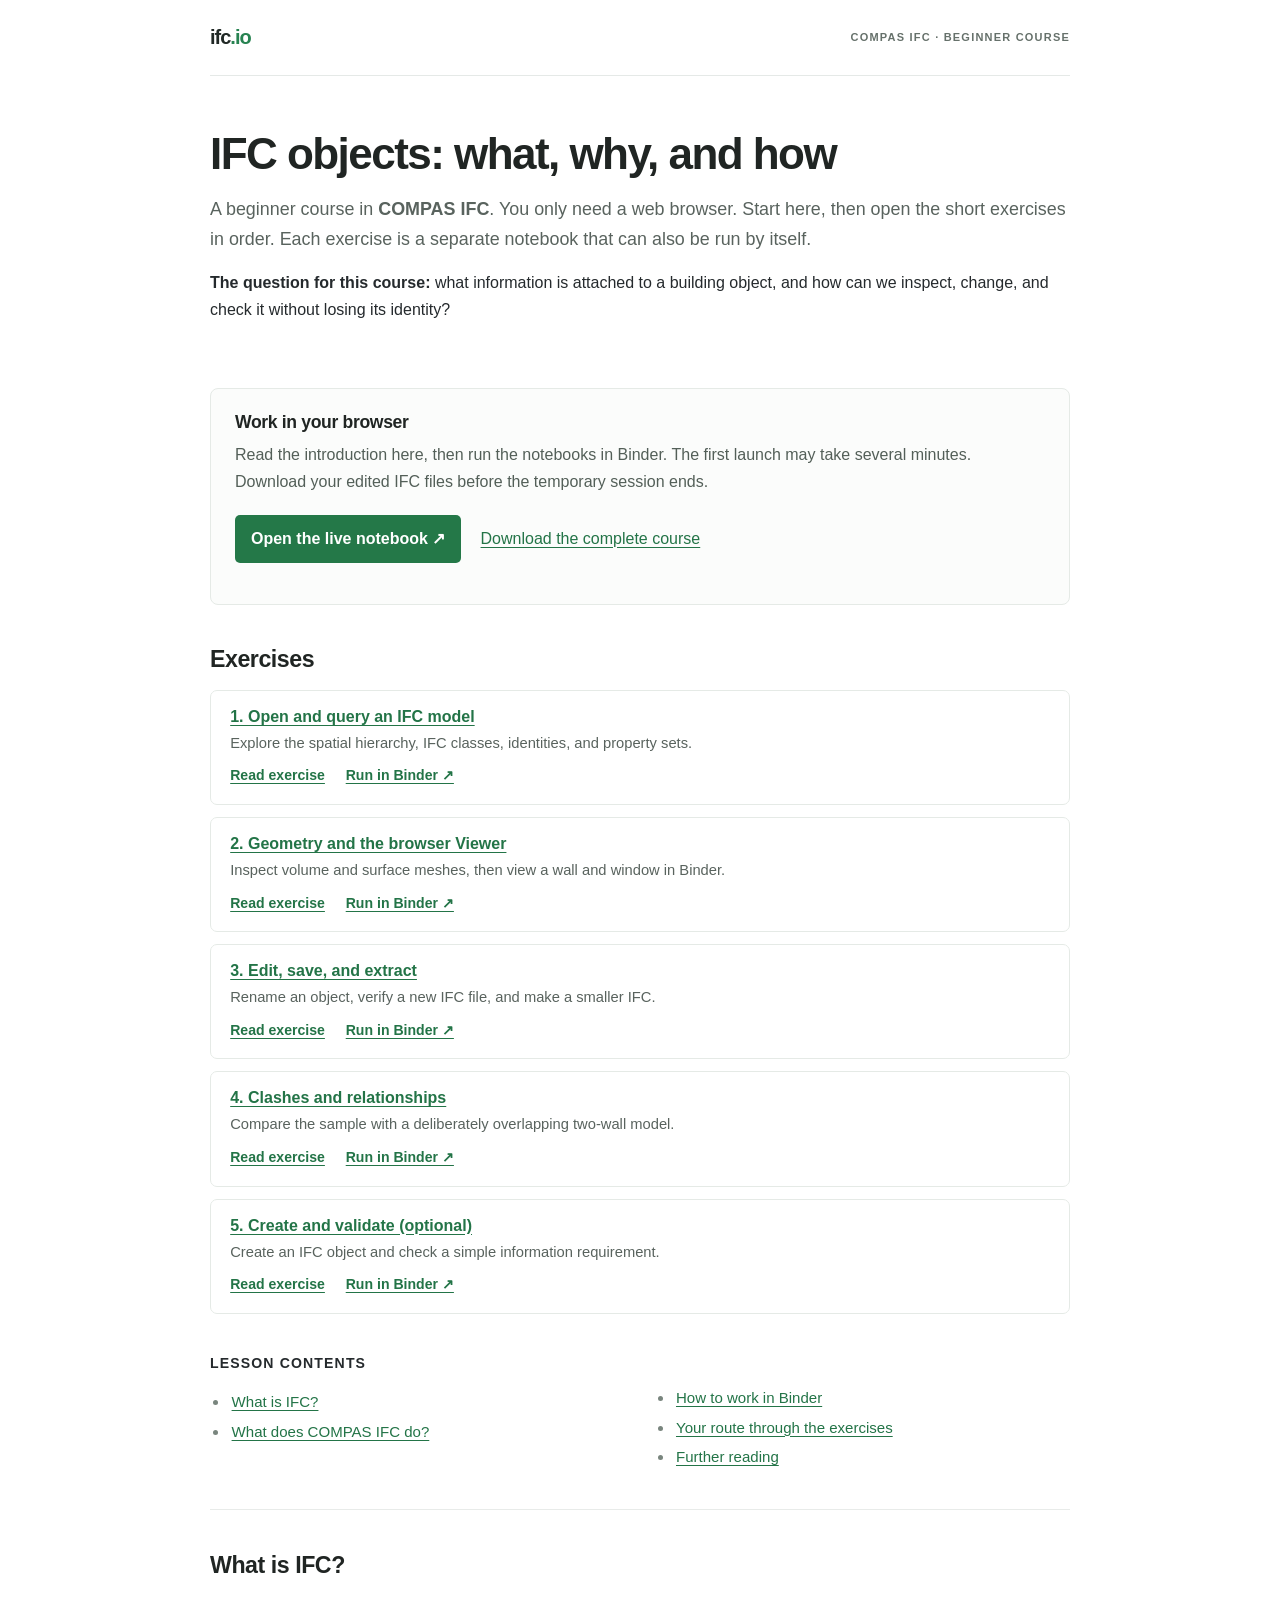
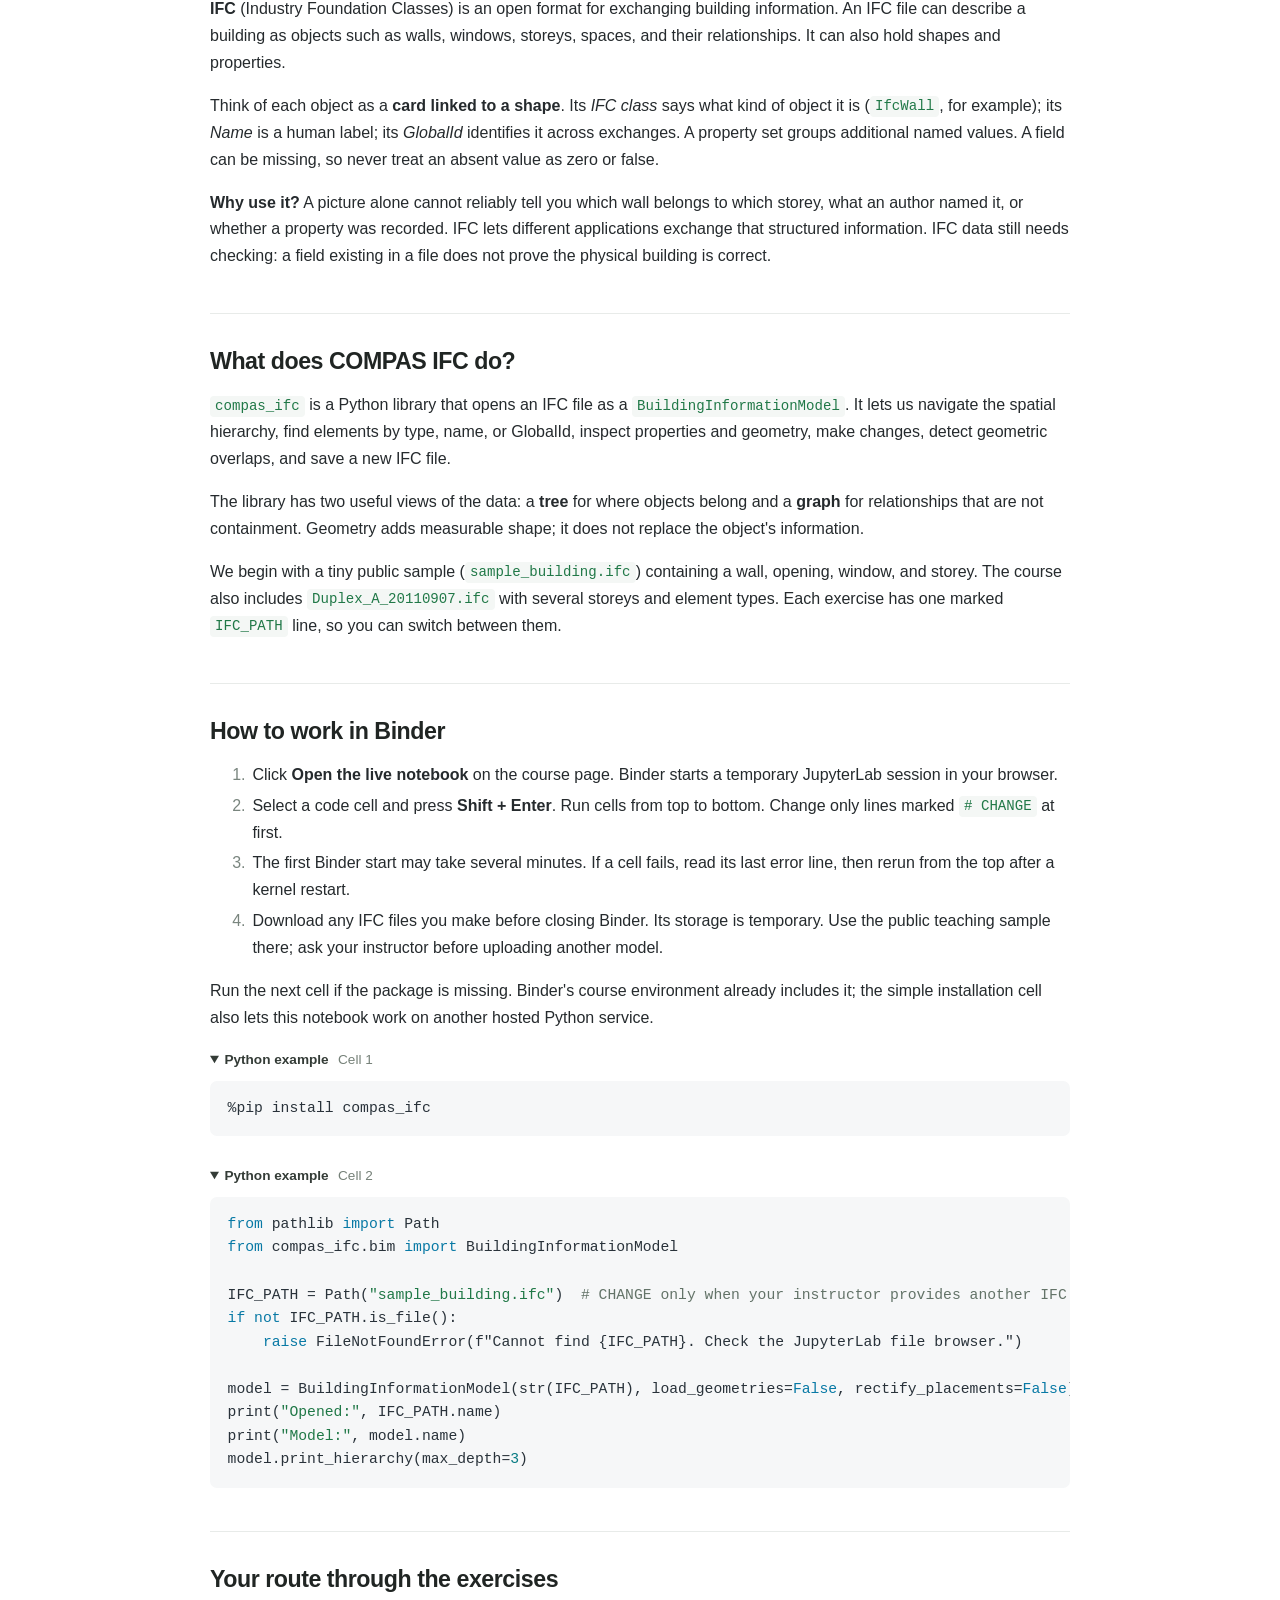
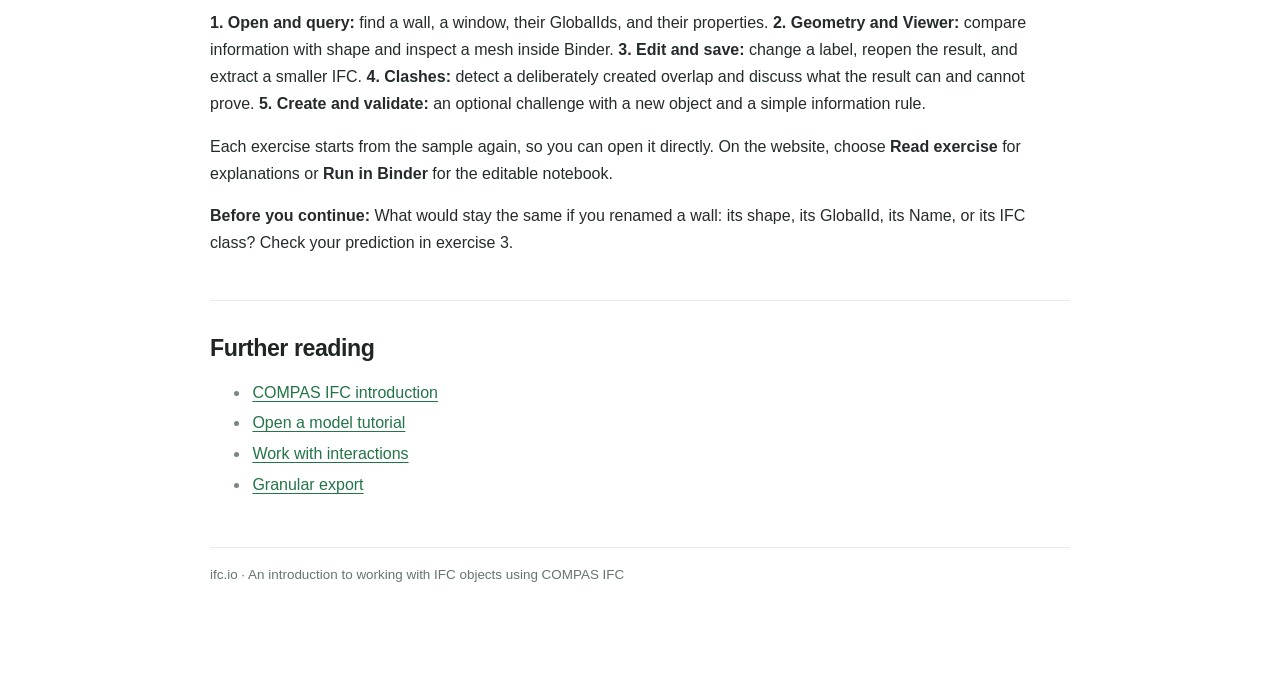
==== commit 611ffff2: "Add browser-based COMPAS IFC exercise course" ====
--- a/site/index.html
+++ b/site/index.html
@@ -5,213 +5,54 @@
   <meta name="viewport" content="width=device-width, initial-scale=1">
   <meta http-equiv="Content-Security-Policy" content="default-src 'none'; style-src 'self'; img-src 'self' data:; base-uri 'none'; form-action 'none'; frame-ancestors 'none'">
   <meta name="referrer" content="no-referrer">
-  <meta name="description" content="A beginner lesson: read IFC objects, edit a name, save and verify with COMPAS IFC.">
+  <meta name="description" content="A beginner browser course for exploring, editing, viewing, and checking IFC objects with COMPAS IFC.">
   <title>ifc.io — Learn to work with IFC objects</title>
   <link rel="stylesheet" href="style.css">
 </head>
 <body>
   <main>
     <a class="skip-link" href="#lesson">Skip to lesson</a>
-    <div class="sitebar"><a class="brand" href="#">ifc<span>.io</span></a><small>COMPAS IFC · Beginner course</small></div>
-    <header class="hero"><h1>IFC objects: read, understand, change, check</h1>
-<p>A first COMPAS IFC lesson for bachelor students. No Python experience required. Allow about 45–60 minutes.</p>
-<p><strong>Your task:</strong> explore a building, select one object, change its name in a new IFC file, and check that the change survived saving.</p>
-<p>By the end you can:</p>
-<ul><li>Explain the difference between an IFC object and its visible shape.</li><li>Select objects by type and read their identity and properties.</li><li>Make a small edit, save it, and verify the saved result.</li><li>Export a selected group of IFC objects while keeping their identity.</li></ul>
-<p><strong>On ifc.io:</strong> follow the explanations and inspect the worked example. Running real COMPAS IFC code requires the Python notebook service linked by your course. The sample IFC is included with the lesson.</p></header>
+    <div class="sitebar"><a class="brand" href="index.html">ifc<span>.io</span></a><small>COMPAS IFC · Beginner course</small></div>
+    <header class="hero"><h1>IFC objects: what, why, and how</h1>
+<p>A beginner course in <strong>COMPAS IFC</strong>. You only need a web browser. Start here, then open the short exercises in order. Each exercise is a separate notebook that can also be run by itself.</p>
+<p><strong>The question for this course:</strong> what information is attached to a building object, and how can we inspect, change, and check it without losing its identity?</p></header>
     <section class="start" aria-labelledby="start-title">
       <h2 id="start-title">Work in your browser</h2>
-      <p>Read the lesson here, then run the examples in the public Binder notebook. It includes the sample IFC. The first launch may take several minutes; download your edited IFC before the temporary session ends.</p>
-      <div class="downloads"><a class="launch" href="https://mybinder.org/v2/gh/savino-di-noi/compas_ifc_ulb.io/main?urlpath=lab/tree/compas_ifc_compas_viewer_intro.ipynb" rel="noopener noreferrer">Open the live notebook ↗</a><a href="lesson.zip" download>Download lesson and sample IFC</a></div>
-      <ol class="steps"><li>Read each explanation and predict the result.</li><li>Open Binder and run the matching cell with Shift + Enter.</li><li>Change the sample wall's name, save a new IFC, and download it.</li></ol>
+      <p>Read the introduction here, then run the notebooks in Binder. The first launch may take several minutes. Download your edited IFC files before the temporary session ends.</p>
+      <div class="downloads"><a class="launch" href="https://mybinder.org/v2/gh/savino-di-noi/compas_ifc_ulb.io/main?urlpath=lab/tree/compas_ifc_compas_viewer_intro.ipynb" rel="noopener noreferrer">Open the live notebook ↗</a><a href="lesson.zip" download>Download the complete course</a></div>
     </section>
-    <nav aria-label="Lesson contents"><strong>Lesson contents</strong><ul><li><a href="#section-1">0. Why IFC and COMPAS?</a></li><li><a href="#section-2">1. Get ready</a></li><li><a href="#section-3">2. Open the building information model</a></li><li><a href="#section-4">3. Find objects by type</a></li><li><a href="#section-5">4. Read properties and location</a></li><li><a href="#section-6">5. Change one object's name</a></li><li><a href="#section-7">6. Save a new IFC and reopen it</a></li><li><a href="#section-8">7. Optional: inspect using the CLI</a></li><li><a href="#section-9">8. Practice and hand in</a></li><li><a href="#section-10">Help when a cell fails</a></li><li><a href="#section-11">References and instructor notes</a></li></ul></nav>
+<section class="course-list" aria-labelledby="course-title"><h2 id="course-title">Exercises</h2><ol><li class="course-card"><h3><a href="01_open_and_query.html">1. Open and query an IFC model</a></h3><p>Explore the spatial hierarchy, IFC classes, identities, and property sets.</p><div><a href="01_open_and_query.html">Read exercise</a><a href="https://mybinder.org/v2/gh/savino-di-noi/compas_ifc_ulb.io/main?urlpath=lab/tree/01_open_and_query.ipynb" rel="noopener noreferrer">Run in Binder ↗</a></div></li><li class="course-card"><h3><a href="02_geometry_and_viewer.html">2. Geometry and the browser Viewer</a></h3><p>Inspect volume and surface meshes, then view a wall and window in Binder.</p><div><a href="02_geometry_and_viewer.html">Read exercise</a><a href="https://mybinder.org/v2/gh/savino-di-noi/compas_ifc_ulb.io/main?urlpath=lab/tree/02_geometry_and_viewer.ipynb" rel="noopener noreferrer">Run in Binder ↗</a></div></li><li class="course-card"><h3><a href="03_edit_save_extract.html">3. Edit, save, and extract</a></h3><p>Rename an object, verify a new IFC file, and make a smaller IFC.</p><div><a href="03_edit_save_extract.html">Read exercise</a><a href="https://mybinder.org/v2/gh/savino-di-noi/compas_ifc_ulb.io/main?urlpath=lab/tree/03_edit_save_extract.ipynb" rel="noopener noreferrer">Run in Binder ↗</a></div></li><li class="course-card"><h3><a href="04_clashes_and_connections.html">4. Clashes and relationships</a></h3><p>Compare the sample with a deliberately overlapping two-wall model.</p><div><a href="04_clashes_and_connections.html">Read exercise</a><a href="https://mybinder.org/v2/gh/savino-di-noi/compas_ifc_ulb.io/main?urlpath=lab/tree/04_clashes_and_connections.ipynb" rel="noopener noreferrer">Run in Binder ↗</a></div></li><li class="course-card"><h3><a href="05_create_and_validate.html">5. Create and validate (optional)</a></h3><p>Create an IFC object and check a simple information requirement.</p><div><a href="05_create_and_validate.html">Read exercise</a><a href="https://mybinder.org/v2/gh/savino-di-noi/compas_ifc_ulb.io/main?urlpath=lab/tree/05_create_and_validate.ipynb" rel="noopener noreferrer">Run in Binder ↗</a></div></li></ol></section>
+    <nav aria-label="Lesson contents"><strong>Lesson contents</strong><ul><li><a href="#section-1">What is IFC?</a></li><li><a href="#section-2">What does COMPAS IFC do?</a></li><li><a href="#section-3">How to work in Binder</a></li><li><a href="#section-4">Your route through the exercises</a></li><li><a href="#section-5">Further reading</a></li></ul></nav>
     <article id="lesson">
-    <h2 id="section-1">0. Why IFC and COMPAS?</h2>
-<p>IFC (Industry Foundation Classes) is a format for exchanging building information. A wall can have a shape, a name, a class, property sets, and relationships to a storey or other objects.</p>
-<p><strong>Think of an IFC object as an object card linked to a shape.</strong> <code>GlobalId</code> identifies the card; <code>Name</code> is a readable label; <code>IfcWall</code> is its class; a property set groups named values. Some fields may be absent. Two identical-looking shapes can carry different information.</p>
-<p><code>compas_ifc</code> gives Python access to building information and connects it to COMPAS geometry. Code helps repeat the same selection or change on many objects. We start with one small change so we can understand and check it.</p>
-<p>Our journey: <strong>IFC file → model in memory → selection → edit → new IFC file → reopen and check</strong>. An optional final step exports a smaller IFC selection.</p>
-<p><strong>Predict:</strong> Would changing a wall's colour in a viewer necessarily change its fire-rating property? Explain why.</p>
-<h2 id="section-2">1. Get ready</h2>
-<p>This lesson includes <code>sample_building.ifc</code>, a small wall and window model from the COMPAS IFC repository. Use it for your first run. Later, your instructor may provide a course model.</p>
-<ul><li>The sample IFC and notebook should be in the same folder in the hosted notebook service.</li><li>Open the hosted notebook from the course website and choose its Python kernel. You do not need to install Python on your own computer.</li><li>Run the installation cell below once. <code>%pip</code> installs into the current notebook kernel, so it is simpler and safer than copying a command into another terminal.</li><li>Click a code cell and press <strong>Shift + Enter</strong> to run it. Run from top to bottom. Text cells explain; code cells perform operations.</li></ul>
-<p><strong>Instructor:</strong> the website links to a public Binder notebook with this sample and its Python dependencies. Test the Binder launch before class. Older tutorials using <code>compas_ifc.model.Model</code> describe a different API.</p>
-<p><strong>Tiny Python guide:</strong> <code>=</code> stores a value under a name; quotes enclose text; <code>#</code> starts a comment; <code>object.name</code> accesses a field; <code>function(...)</code> calls an operation. Indentation groups instructions. Initially change only settings marked <code>CHANGE</code>.</p>
-<p>Cells remember variables until the kernel restarts. Editing code does nothing until you run it. If results seem inconsistent, restart the kernel and run the lesson from the top. Binder sessions are temporary: download your edited IFC before closing the browser tab.</p>
-<h3>Install COMPAS IFC</h3>
-<p>Run this cell once before the rest of the lesson. It installs <code>compas_ifc</code> and its required Python dependencies into this notebook's kernel. Installation can take a few minutes.</p>
-<p>If Jupyter asks you to restart the kernel, use <strong>Kernel → Restart Kernel</strong>, then run the notebook from this point again. On a course server that already has COMPAS IFC, this cell simply checks that the dependency is present.</p>
+    <h2 id="section-1">What is IFC?</h2>
+<p><strong>IFC</strong> (Industry Foundation Classes) is an open format for exchanging building information. An IFC file can describe a building as objects such as walls, windows, storeys, spaces, and their relationships. It can also hold shapes and properties.</p>
+<p>Think of each object as a <strong>card linked to a shape</strong>. Its <em>IFC class</em> says what kind of object it is (<code>IfcWall</code>, for example); its <em>Name</em> is a human label; its <em>GlobalId</em> identifies it across exchanges. A property set groups additional named values. A field can be missing, so never treat an absent value as zero or false.</p>
+<p><strong>Why use it?</strong> A picture alone cannot reliably tell you which wall belongs to which storey, what an author named it, or whether a property was recorded. IFC lets different applications exchange that structured information. IFC data still needs checking: a field existing in a file does not prove the physical building is correct.</p>
+<h2 id="section-2">What does COMPAS IFC do?</h2>
+<p><code>compas_ifc</code> is a Python library that opens an IFC file as a <code>BuildingInformationModel</code>. It lets us navigate the spatial hierarchy, find elements by type, name, or GlobalId, inspect properties and geometry, make changes, detect geometric overlaps, and save a new IFC file.</p>
+<p>The library has two useful views of the data: a <strong>tree</strong> for where objects belong and a <strong>graph</strong> for relationships that are not containment. Geometry adds measurable shape; it does not replace the object's information.</p>
+<p>We begin with a tiny public sample (<code>sample_building.ifc</code>) containing a wall, opening, window, and storey. The course also includes <code>Duplex_A_20110907.ifc</code> with several storeys and element types. Each exercise has one marked <code>IFC_PATH</code> line, so you can switch between them.</p>
+<h2 id="section-3">How to work in Binder</h2>
+<ol><li>Click <strong>Open the live notebook</strong> on the course page. Binder starts a temporary JupyterLab session in your browser.</li><li>Select a code cell and press <strong>Shift + Enter</strong>. Run cells from top to bottom. Change only lines marked <code># CHANGE</code> at first.</li><li>The first Binder start may take several minutes. If a cell fails, read its last error line, then rerun from the top after a kernel restart.</li><li>Download any IFC files you make before closing Binder. Its storage is temporary. Use the public teaching sample there; ask your instructor before uploading another model.</li></ol>
+<p>Run the next cell if the package is missing. Binder's course environment already includes it; the simple installation cell also lets this notebook work on another hosted Python service.</p>
 <details class="code-cell" open><summary>Python example <span>Cell 1</span></summary><pre><code>%pip install compas_ifc</code></pre></details>
 <details class="code-cell" open><summary>Python example <span>Cell 2</span></summary><pre><code><span class="tok-keyword">from</span> pathlib <span class="tok-keyword">import</span> Path
-<span class="tok-keyword">import</span> sys
-<span class="tok-keyword">from</span> importlib.metadata <span class="tok-keyword">import</span> version, PackageNotFoundError
+<span class="tok-keyword">from</span> compas_ifc.bim <span class="tok-keyword">import</span> BuildingInformationModel
 
-print(<span class="tok-string">"Python executable:"</span>, sys.executable)
-print(<span class="tok-string">"Python version:"</span>, sys.version.split()[<span class="tok-number">0</span>])
-<span class="tok-keyword">for</span> package <span class="tok-keyword">in</span> [<span class="tok-string">"compas"</span>, <span class="tok-string">"compas_ifc"</span>]:
-    <span class="tok-keyword">try</span>:
-        print(package, version(package))
-    <span class="tok-keyword">except</span> PackageNotFoundError:
-        print(package, <span class="tok-string">"is missing: choose the course kernel or ask your instructor."</span>)</code></pre></details>
-<h3>Choose your file</h3>
-<p>Change the filename below. A path is a file's location; <code>Path</code> helps Python work with it. Relative paths start from the working folder printed below. Keep the quotes.</p>
-<p><strong>Expected:</strong> the full path to an existing IFC file. Fix a missing file error before continuing.</p>
-<details class="code-cell" open><summary>Python example <span>Cell 3</span></summary><pre><code>IFC_PATH = Path(<span class="tok-string">"sample_building.ifc"</span>)  <span class="tok-comment"># CHANGE only when using another model</span>
-MODEL_SOURCE = <span class="tok-string">"COMPAS IFC repository: data/wall-with-opening-and-window.ifc"</span>
+IFC_PATH = Path(<span class="tok-string">"sample_building.ifc"</span>)  <span class="tok-comment"># CHANGE only when your instructor provides another IFC</span>
+<span class="tok-keyword">if</span> <span class="tok-keyword">not</span> IFC_PATH.is_file():
+    <span class="tok-keyword">raise</span> FileNotFoundError(f"Cannot find {IFC_PATH}. Check the JupyterLab file browser.")
 
-print(<span class="tok-string">"Working folder:"</span>, Path.cwd())
-<span class="tok-keyword">if</span> <span class="tok-keyword">not</span> IFC_PATH.is_file():
-    <span class="tok-keyword">raise</span> FileNotFoundError(f"Cannot find {IFC_PATH.resolve()}. Change IFC_PATH or move the file here.")
-print(<span class="tok-string">"Input:"</span>, IFC_PATH.resolve())
-print(<span class="tok-string">"Source:"</span>, MODEL_SOURCE)</code></pre></details>
-<h2 id="section-3">2. Open the building information model</h2>
-<p><code>model</code> is our Python handle to the IFC information. Opening reads the file into memory; it does not edit the disk file.</p>
-<p>We disable geometry loading and placement rectification because our first questions concern data. Geometry export later uses a separate operation that loads what it needs.</p>
-<p><strong>Expected:</strong> the model opens. Large files may take longer. If the import fails, check the kernel and package version.</p>
-<details class="code-cell" open><summary>Python example <span>Cell 4</span></summary><pre><code><span class="tok-keyword">from</span> compas_ifc.bim <span class="tok-keyword">import</span> BuildingInformationModel
-
-model = BuildingInformationModel(
-    str(IFC_PATH), load_geometries=<span class="tok-keyword">False</span>, rectify_placements=<span class="tok-keyword">False</span>
-)
-print(<span class="tok-string">"Model opened. The source file has not been saved over."</span>)</code></pre></details>
-<h2 id="section-4">3. Find objects by type</h2>
-<p><strong>Predict:</strong> which classes should your building contain? <code>IfcWall</code> also matches subclasses such as <code>IfcWallStandardCase</code>.</p>
-<p><code>for</code> repeats the indented instruction; <code>len(...)</code> counts a list. Zero is a useful finding, not a coding failure. Classification may differ from what a shape suggests.</p>
-<p><strong>With the included sample:</strong> expect one wall, one window, no doors, and no slabs. The wall is stored as <code>IfcWallStandardCase</code>, a subclass matched by the <code>IfcWall</code> query.</p>
-<details class="code-cell" open><summary>Python example <span>Cell 5</span></summary><pre><code><span class="tok-keyword">for</span> ifc_type <span class="tok-keyword">in</span> [<span class="tok-string">"IfcWall"</span>, <span class="tok-string">"IfcWindow"</span>, <span class="tok-string">"IfcDoor"</span>, <span class="tok-string">"IfcSlab"</span>]:
-    found = model.get_elements_by_type(ifc_type)
-    print(ifc_type, <span class="tok-string">":"</span>, len(found))</code></pre></details>
-<h3>Select one class</h3>
-<p>Choose a class with a nonzero count. <code>elements</code> is a list; <code>[:5]</code> previews its first five items. Selection changes nothing.</p>
-<p>If you change the class, rerun this cell and the following cells to rebuild the selection and outputs.</p>
-<details class="code-cell" open><summary>Python example <span>Cell 6</span></summary><pre><code>ELEMENT_TYPE = <span class="tok-string">"IfcWall"</span>  <span class="tok-comment"># CHANGE: IfcWall, IfcWindow, IfcDoor, or IfcSlab</span>
-elements = model.get_elements_by_type(ELEMENT_TYPE)
-print(<span class="tok-string">"Matching objects:"</span>, len(elements))
-<span class="tok-keyword">for</span> index, element <span class="tok-keyword">in</span> enumerate(elements[:<span class="tok-number">5</span>]):
-    print(index, element.ifc_type, element.name, element.global_id)</code></pre></details>
-<h3>Pick an object and read its card</h3>
-<p>Lists count from <strong>zero</strong>: <code>elements[0]</code> is the first item. Choose an index printed above. The index is temporary; <code>GlobalId</code> is the IFC identifier we use to find the object again. Names can be missing or repeated.</p>
-<p><strong>With the included sample:</strong> the wall is named <code>Wall for Test Example</code> and has GlobalId <code>3ZYW59sxj8lei475l7EhLU</code>. Its list index is <code>0</code>. Record the identifier. Why would matching by name alone be unreliable?</p>
-<details class="code-cell" open><summary>Python example <span>Cell 7</span></summary><pre><code>OBJECT_INDEX = <span class="tok-number">0</span>  <span class="tok-comment"># CHANGE: an index from the preview</span>
-<span class="tok-keyword">if</span> <span class="tok-keyword">not</span> elements:
-    <span class="tok-keyword">raise</span> ValueError(<span class="tok-string">"Choose a type with a nonzero count and rerun the selection."</span>)
-<span class="tok-keyword">if</span> <span class="tok-keyword">not</span> <span class="tok-number">0</span> &lt;= OBJECT_INDEX &lt; len(elements):
-    <span class="tok-keyword">raise</span> ValueError(<span class="tok-string">"Choose an index within the matching list."</span>)
-selected = elements[OBJECT_INDEX]
-SELECTED_ID = selected.global_id
-print(<span class="tok-string">"Type:"</span>, selected.ifc_type)
-print(<span class="tok-string">"Name:"</span>, selected.name)
-print(<span class="tok-string">"GlobalId:"</span>, SELECTED_ID)</code></pre></details>
-<h2 id="section-5">4. Read properties and location</h2>
-<p>A property set groups values authored in the model. A dictionary stores named values. <strong>Missing information is not zero or false.</strong> An authored value is not an independently verified result.</p>
-<p>The element is a COMPAS-facing wrapper. In this guided cell, <code>_ifc_entity</code> reaches its IFC-specific wrapper for properties and parent relationships. The underscore marks an implementation detail that can change between releases; we isolate that access here.</p>
-<p><strong>With the included sample:</strong> the wall has <code>Pset_WallCommon</code>, including <code>IsExternal: true</code> and <code>ThermalTransmittance: 0.24</code>; its parent is <code>Default Building Storey</code>. These are authored model values. The property output alone does not tell you the unit or prove physical performance.</p>
-<details class="code-cell" open><summary>Python example <span>Cell 8</span></summary><pre><code><span class="tok-keyword">import</span> json
-
-ifc_object = selected._ifc_entity
-property_sets = ifc_object.property_sets <span class="tok-keyword">or</span> {}
-print(json.dumps(property_sets, indent=<span class="tok-number">2</span>, default=str) <span class="tok-keyword">if</span> property_sets <span class="tok-keyword">else</span> <span class="tok-string">"No property sets reported."</span>)
-parent = ifc_object.parent
-print(<span class="tok-string">"Parent:"</span>, getattr(parent, <span class="tok-string">"Name"</span>, <span class="tok-keyword">None</span>) <span class="tok-keyword">if</span> parent <span class="tok-keyword">is</span> <span class="tok-keyword">not</span> <span class="tok-keyword">None</span> <span class="tok-keyword">else</span> <span class="tok-string">"No parent reported"</span>)</code></pre></details>
-<h3>Check your understanding</h3>
-<ul><li>Find one property and describe its meaning. If none are present, record that finding.</li><li>Is its unit declared? What would you check before comparing files?</li><li>Does a name containing “concrete” prove the object's material?</li></ul>
-<p>Before comparing numerical properties, check units. Do not assume <code>2</code> means two metres. The optional CLI section below reports file units.</p>
-<h2 id="section-6">5. Change one object's name</h2>
-<p>We change a <strong>teaching label</strong>, not an engineering property. Reloading a fresh working model makes this step repeatable from the original. We find the same object by GlobalId.</p>
-<p>Assigning <code>.name</code> changes the working model in memory. No output IFC exists until we save.</p>
-<p><strong>Predict:</strong> should changing only the name change the object's class, identifier, or shape? With the included sample, the before name is <code>Wall for Test Example</code>; the after name is <code>Teaching example - renamed object</code>.</p>
-<details class="code-cell" open><summary>Python example <span>Cell 9</span></summary><pre><code>NEW_NAME = <span class="tok-string">"Teaching example - renamed object"</span>  <span class="tok-comment"># CHANGE</span>
-working_model = BuildingInformationModel(
-    str(IFC_PATH), load_geometries=<span class="tok-keyword">False</span>, rectify_placements=<span class="tok-keyword">False</span>
-)
-working_object = working_model.get_element_by_global_id(SELECTED_ID)
-<span class="tok-keyword">if</span> working_object <span class="tok-keyword">is</span> <span class="tok-keyword">None</span>:
-    <span class="tok-keyword">raise</span> ValueError(<span class="tok-string">"Selected GlobalId not found. Rerun the selection on your input file."</span>)
-old_name = working_object.name
-working_object.name = NEW_NAME
-print(<span class="tok-string">"Before:"</span>, old_name)
-print(<span class="tok-string">"After:"</span>, working_object.name)
-print(<span class="tok-string">"Identifier unchanged:"</span>, working_object.global_id == SELECTED_ID)</code></pre></details>
-<h2 id="section-7">6. Save a new IFC and reopen it</h2>
-<p>Saving writes our working model to a <strong>new file</strong>. The guard prevents replacing an existing output. For another run, choose a new output name or deliberately remove your previous exercise output in your file manager.</p>
-<p>Reopening matters: a correct value in memory does not prove it was saved. <code>assert</code> stops if a comparison fails.</p>
-<p><strong>Expected with the sample:</strong> reopening finds <code>Teaching example - renamed object</code> under the same GlobalId <code>3ZYW59sxj8lei475l7EhLU</code>, still an <code>IfcWallStandardCase</code>. This checks this edit; it does not validate every relationship or geometry in the file.</p>
-<details class="code-cell" open><summary>Python example <span>Cell 10</span></summary><pre><code>OUTPUT_DIR = Path(<span class="tok-string">"exports"</span>)
-OUTPUT_DIR.mkdir(exist_ok=<span class="tok-keyword">True</span>)
-EDITED_IFC_PATH = OUTPUT_DIR / <span class="tok-string">"renamed_building.ifc"</span>  <span class="tok-comment"># CHANGE for another run</span>
-<span class="tok-keyword">if</span> EDITED_IFC_PATH.resolve() == IFC_PATH.resolve() <span class="tok-keyword">or</span> EDITED_IFC_PATH.exists():
-    <span class="tok-keyword">raise</span> FileExistsError(<span class="tok-string">"Choose a new EDITED_IFC_PATH; existing IFC files are protected."</span>)
-working_model.save(str(EDITED_IFC_PATH))
-reopened = BuildingInformationModel(
-    str(EDITED_IFC_PATH), load_geometries=<span class="tok-keyword">False</span>, rectify_placements=<span class="tok-keyword">False</span>
-)
-checked = reopened.get_element_by_global_id(SELECTED_ID)
-<span class="tok-keyword">assert</span> checked <span class="tok-keyword">is</span> <span class="tok-keyword">not</span> <span class="tok-keyword">None</span>, <span class="tok-string">"Object missing from saved file."</span>
-<span class="tok-keyword">assert</span> checked.name == NEW_NAME, <span class="tok-string">"Saved name differs from requested name."</span>
-<span class="tok-keyword">assert</span> checked.ifc_type == selected.ifc_type, <span class="tok-string">"IFC class changed."</span>
-print(<span class="tok-string">"Checked name:"</span>, checked.name)
-print(<span class="tok-string">"Checked GlobalId:"</span>, checked.global_id)
-print(<span class="tok-string">"New IFC:"</span>, EDITED_IFC_PATH.resolve())</code></pre></details>
-<h3>Record your change</h3>
-<p>This JSON exercise log helps another student reproduce your work. It is not a complete model comparison or an engineering approval.</p>
-<details class="code-cell" open><summary>Python example <span>Cell 11</span></summary><pre><code>record = {
-    <span class="tok-string">"input"</span>: str(IFC_PATH.resolve()), <span class="tok-string">"source"</span>: MODEL_SOURCE,
-    <span class="tok-string">"output"</span>: str(EDITED_IFC_PATH.resolve()), <span class="tok-string">"global_id"</span>: SELECTED_ID,
-    <span class="tok-string">"old_name"</span>: old_name, <span class="tok-string">"new_name"</span>: checked.name,
-    <span class="tok-string">"python"</span>: sys.version.split()[<span class="tok-number">0</span>],
-    <span class="tok-string">"packages"</span>: {p: version(p) <span class="tok-keyword">for</span> p <span class="tok-keyword">in</span> [<span class="tok-string">"compas"</span>, <span class="tok-string">"compas_ifc"</span>]},
-    <span class="tok-string">"check"</span>: <span class="tok-string">"reopened name, GlobalId lookup, and IFC class"</span>,
-}
-RECORD_PATH = EDITED_IFC_PATH.with_suffix(<span class="tok-string">".lesson.json"</span>)
-RECORD_PATH.write_text(json.dumps(record, indent=<span class="tok-number">2</span>), encoding=<span class="tok-string">"utf-8"</span>)
-print(<span class="tok-string">"Exercise record:"</span>, RECORD_PATH.resolve())</code></pre></details>
-<h2 id="section-8">7. Optional: inspect using the CLI</h2>
-<p>The command-line interface is another way to use the library. Read the helper without memorising it: <code>subprocess</code> runs another program with the notebook's Python; <code>--json</code> asks for structured output; <code>json.loads</code> converts that into Python values.</p>
-<p>CLI commands depend on the release. For an unknown command, ask your instructor to compare <code>python -m compas_ifc --help</code> with the lesson.</p>
-<p><strong>Expected:</strong> file schema, units, and counts; then a spatial hierarchy. Compare the hierarchy with the parent you read earlier.</p>
-<details class="code-cell" open><summary>Python example <span>Cell 12</span></summary><pre><code><span class="tok-keyword">import</span> subprocess
-
-<span class="tok-keyword">def</span> run_ifc(*arguments, json_output=<span class="tok-keyword">True</span>):
-    command = [sys.executable, <span class="tok-string">"-m"</span>, <span class="tok-string">"compas_ifc"</span>, *map(str, arguments)]
-    <span class="tok-keyword">if</span> json_output:
-        command.append(<span class="tok-string">"--json"</span>)
-    result = subprocess.run(command, capture_output=<span class="tok-keyword">True</span>, text=<span class="tok-keyword">True</span>)
-    <span class="tok-keyword">if</span> result.returncode != <span class="tok-number">0</span>:
-        <span class="tok-keyword">raise</span> RuntimeError(f"COMPAS IFC command failed:\n{result.stderr <span class="tok-keyword">or</span> result.stdout}")
-    <span class="tok-keyword">if</span> <span class="tok-keyword">not</span> json_output:
-        <span class="tok-keyword">return</span> result.stdout
-    <span class="tok-keyword">try</span>:
-        <span class="tok-keyword">return</span> json.loads(result.stdout)
-    <span class="tok-keyword">except</span> json.JSONDecodeError <span class="tok-keyword">as</span> error:
-        <span class="tok-keyword">raise</span> RuntimeError(f"Expected JSON. Check the CLI version/output:\n{result.stdout}") <span class="tok-keyword">from</span> error
-
-print(json.dumps(run_ifc(<span class="tok-string">"info"</span>, IFC_PATH), indent=<span class="tok-number">2</span>))</code></pre></details>
-<details class="code-cell" open><summary>Python example <span>Cell 13</span></summary><pre><code>print(json.dumps(run_ifc(<span class="tok-string">"tree"</span>, IFC_PATH, <span class="tok-string">"--depth"</span>, <span class="tok-number">3</span>), indent=<span class="tok-number">2</span>))</code></pre></details>
-<h3>Export the selected class as IFC</h3>
-<p>This exports the selected class from the <strong>original</strong> file, so your name edit is absent. Use <code>EDITED_IFC_PATH</code> as the input if you want that edit included.</p>
-<p>By default, <code>export-ifc</code> retains the selection's spatial ancestors and linked information. A subset is not the whole building. Reopen it and compare selected GlobalIds; additional spatial objects are expected.</p>
-<p><strong>Expected:</strong> matching selected-class identifiers. This is a focused identity check, not complete validation of geometry, materials, or relationships.</p>
-<details class="code-cell" open><summary>Python example <span>Cell 14</span></summary><pre><code>SUBSET_PATH = OUTPUT_DIR / f"{ELEMENT_TYPE.lower()}_subset.ifc"
-<span class="tok-keyword">if</span> SUBSET_PATH.exists() <span class="tok-keyword">or</span> SUBSET_PATH.resolve() == IFC_PATH.resolve():
-    <span class="tok-keyword">raise</span> FileExistsError(<span class="tok-string">"Choose a new SUBSET_PATH before exporting again."</span>)
-print(run_ifc(<span class="tok-string">"export-ifc"</span>, IFC_PATH, <span class="tok-string">"--type"</span>, ELEMENT_TYPE, <span class="tok-string">"--out"</span>, SUBSET_PATH, json_output=<span class="tok-keyword">False</span>))
-subset = BuildingInformationModel(str(SUBSET_PATH), load_geometries=<span class="tok-keyword">False</span>, rectify_placements=<span class="tok-keyword">False</span>)
-subset_elements = subset.get_elements_by_type(ELEMENT_TYPE)
-<span class="tok-keyword">assert</span> {e.global_id <span class="tok-keyword">for</span> e <span class="tok-keyword">in</span> subset_elements} == {e.global_id <span class="tok-keyword">for</span> e <span class="tok-keyword">in</span> elements}
-print(<span class="tok-string">"Checked selected-class IDs:"</span>, len(subset_elements))</code></pre></details>
-<h2 id="section-9">8. Practice and hand in</h2>
-<ul><li>Select another class. Record its count and one GlobalId. Explain why class matters even when shapes look alike.</li><li>Rename another object, save to a different filename, and reopen it. Hand in the exercise record and new IFC if sharing is permitted.</li><li>Explain the difference between selecting, editing in memory, and saving. Which makes a persistent change?</li><li>Optional: export windows instead of walls and check which GlobalId appears in the smaller IFC.</li></ul>
-<p><strong>Self-check:</strong> a name edit keeps identifier and class; selection changes nothing; saving makes the edit persistent; reopening checks persistence; a subset contains selected objects plus needed context.</p>
-<p>In Binder's left file browser, open <code>exports</code>, right-click <code>renamed_building.ifc</code> and <code>renamed_building.lesson.json</code>, and choose <strong>Download</strong> for each before closing the session. Include the input source, package versions, GlobalId, before/after name, and reopened-file check. Report only checks you performed.</p>
-<h2 id="section-10">Help when a cell fails</h2>
-<ul><li><strong>ModuleNotFoundError:</strong> choose the course kernel; compare its Python executable with the one printed above.</li><li><strong>FileNotFoundError:</strong> compare the working folder and full path with your file's location.</li><li><strong>NameError:</strong> an earlier cell has not run. Restart and run the core lesson in order.</li><li><strong>No matching objects:</strong> choose a nonzero class from the counts; classification varies between files.</li><li><strong>FileExistsError:</strong> choose a new output filename; previous IFC outputs are protected.</li><li><strong>Unknown CLI command or attribute:</strong> record the package version and ask the instructor to check API compatibility.</li><li><strong>Binder launch fails:</strong> the public course repository or its image may be unavailable. Tell your instructor the message shown by Binder.</li></ul>
-<p>When asking for help, share the cell heading, versions, and final error message. Avoid sharing a restricted model.</p>
-<h2 id="section-11">References and instructor notes</h2>
-<p>Revised using COMPAS Brain MCP's <code>compas_ifc</code> skill, cookbook, and workflows. Retrieved guidance is source information, not evidence of execution on a model.</p>
-<ul><li><a href="https://github.com/compas-dev/compas_ifc">COMPAS IFC source and examples</a></li><li><a href="https://compas.dev/compas_ifc/2.1.0/api/generated/compas_ifc.bim.BuildingInformationModel.html">BuildingInformationModel API</a></li><li><a href="https://compas.dev/compas_ifc/latest/cli.html">Command-line interface</a></li></ul>
-<p>The lesson, including the optional IFC subset export, was run on the included sample using Python 3.12.13, COMPAS 2.15.1, and <code>compas_ifc</code> 2.1.0 on Windows. The public Binder launch still needs a live check after the course repository is public.</p>
-<p>Suggested timing: 10 minutes on concepts and controls, 15 on selection and properties, 20 on the checked edit, and 10 on discussion or the optional subset export. Students use the course website and Binder in their browser.</p>
+model = BuildingInformationModel(str(IFC_PATH), load_geometries=<span class="tok-keyword">False</span>, rectify_placements=<span class="tok-keyword">False</span>)
+print(<span class="tok-string">"Opened:"</span>, IFC_PATH.name)
+print(<span class="tok-string">"Model:"</span>, model.name)
+model.print_hierarchy(max_depth=<span class="tok-number">3</span>)</code></pre></details>
+<h2 id="section-4">Your route through the exercises</h2>
+<p><strong>1. Open and query:</strong> find a wall, a window, their GlobalIds, and their properties. <strong>2. Geometry and Viewer:</strong> compare information with shape and inspect a mesh inside Binder. <strong>3. Edit and save:</strong> change a label, reopen the result, and extract a smaller IFC. <strong>4. Clashes:</strong> detect a deliberately created overlap and discuss what the result can and cannot prove. <strong>5. Create and validate:</strong> an optional challenge with a new object and a simple information rule.</p>
+<p>Each exercise starts from the sample again, so you can open it directly. On the website, choose <strong>Read exercise</strong> for explanations or <strong>Run in Binder</strong> for the editable notebook.</p>
+<p><strong>Before you continue:</strong> What would stay the same if you renamed a wall: its shape, its GlobalId, its Name, or its IFC class? Check your prediction in exercise 3.</p>
+<h2 id="section-5">Further reading</h2>
+<ul><li><a href="https://compas.dev/compas_ifc/latest/">COMPAS IFC introduction</a></li><li><a href="https://compas.dev/compas_ifc/latest/tutorials/01_open_a_model.html">Open a model tutorial</a></li><li><a href="https://compas.dev/compas_ifc/latest/tutorials/04_interactions.html">Work with interactions</a></li><li><a href="https://compas.dev/compas_ifc/latest/tutorials/05_granular_export.html">Granular export</a></li></ul>
     </article>
     <footer class="footer">ifc.io · An introduction to working with IFC objects using COMPAS IFC</footer>
   </main>
--- a/site/style.css
+++ b/site/style.css
@@ -106,6 +106,14 @@
 }
 .start h2 { margin: 0 0 .5rem; padding: 0; border: 0; font-size: 1.1rem; }
 .start p { color: #535f58; }
+.back-link { margin: 1.3rem 0 -1.7rem; font-size: .9rem; }
+.course-list { margin: 2.4rem 0; }
+.course-list h2 { margin: 0 0 1rem; padding: 0; border: 0; }
+.course-list ol { display: grid; gap: .75rem; padding: 0; list-style: none; }
+.course-card { margin: 0; padding: 1rem 1.2rem; border: 1px solid #e5eae6; border-radius: 7px; }
+.course-card h3 { margin: 0 0 .2rem; font-size: 1rem; }
+.course-card p { margin: 0 0 .55rem; color: #59635e; font-size: .92rem; }
+.course-card div { display: flex; flex-wrap: wrap; gap: .4rem 1.3rem; font-size: .88rem; font-weight: 650; }
 .downloads {
   display: flex;
   flex-wrap: wrap;
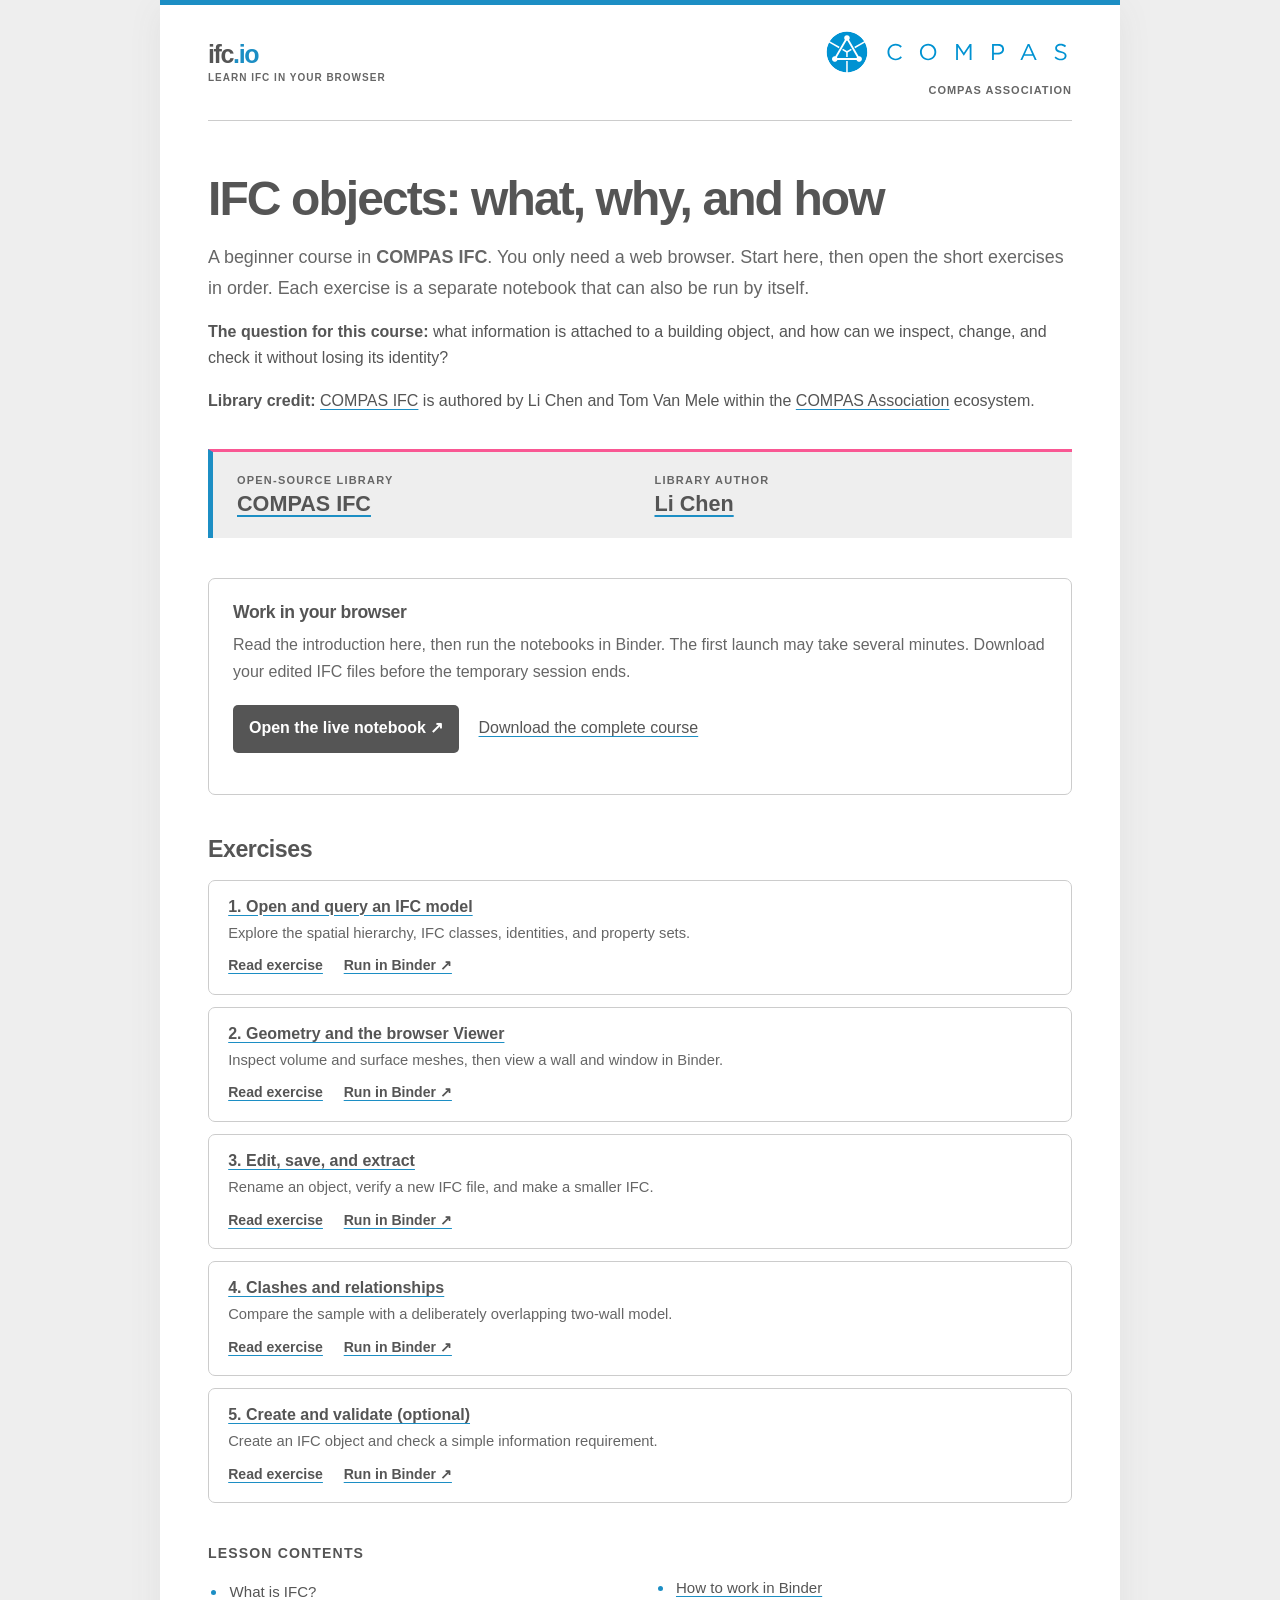
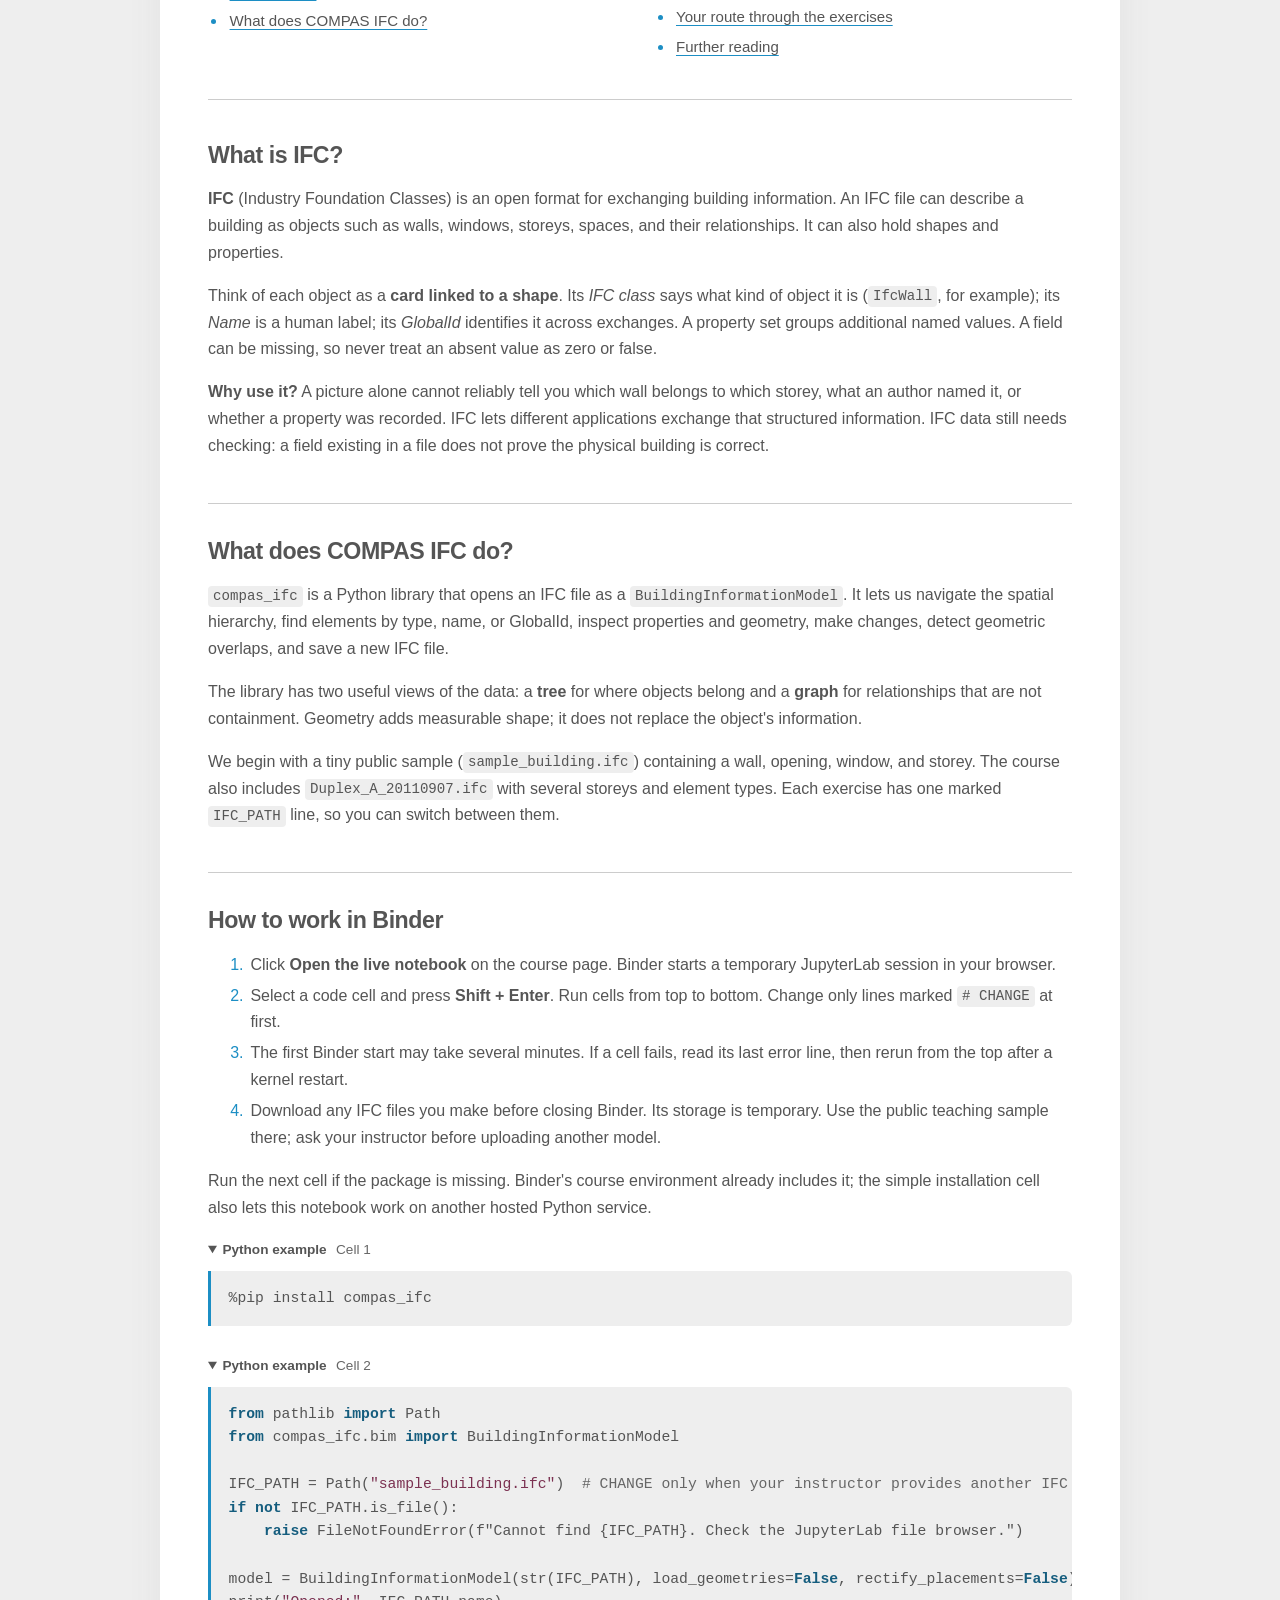
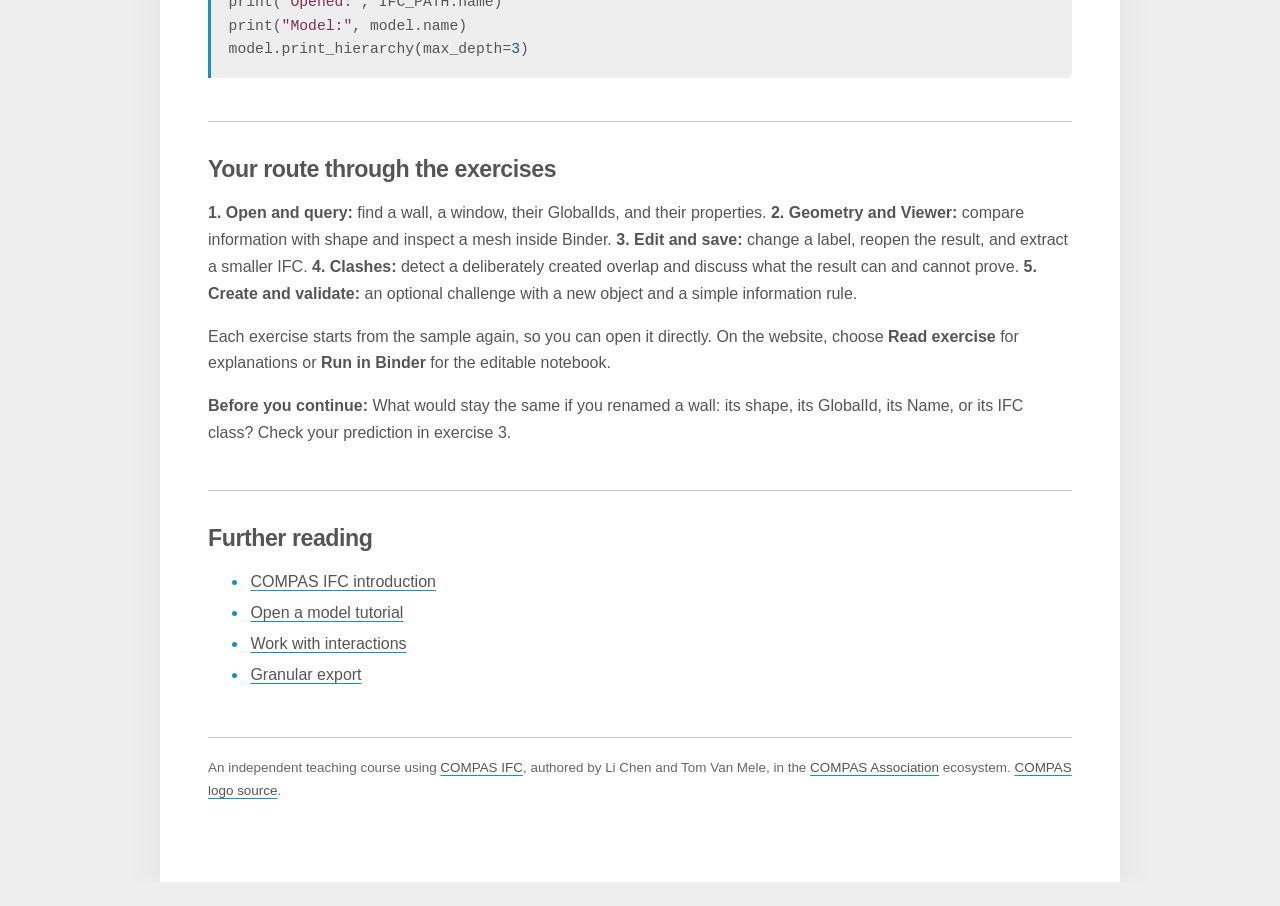
==== commit 08046364: "Apply course palette and credit COMPAS IFC authors" ====
--- a/site/index.html
+++ b/site/index.html
@@ -12,10 +12,22 @@
 <body>
   <main>
     <a class="skip-link" href="#lesson">Skip to lesson</a>
-    <div class="sitebar"><a class="brand" href="index.html">ifc<span>.io</span></a><small>COMPAS IFC · Beginner course</small></div>
+    <div class="sitebar">
+      <a class="brand" href="index.html"><span class="brand-name">ifc<span>.io</span></span><small>Learn IFC in your browser</small></a>
+      <a class="association" href="https://compas.dev/" rel="noopener noreferrer" aria-label="Visit the COMPAS Association website">
+        <img src="assets/compas_default.svg" alt="COMPAS logo" width="251" height="52">
+        <span>COMPAS Association</span>
+      </a>
+    </div>
     <header class="hero"><h1>IFC objects: what, why, and how</h1>
 <p>A beginner course in <strong>COMPAS IFC</strong>. You only need a web browser. Start here, then open the short exercises in order. Each exercise is a separate notebook that can also be run by itself.</p>
-<p><strong>The question for this course:</strong> what information is attached to a building object, and how can we inspect, change, and check it without losing its identity?</p></header>
+<p><strong>The question for this course:</strong> what information is attached to a building object, and how can we inspect, change, and check it without losing its identity?</p>
+<p><strong>Library credit:</strong> <a href="https://compas.dev/compas_ifc/latest/">COMPAS IFC</a> is authored by Li Chen and Tom Van Mele within the <a href="https://compas.dev/">COMPAS Association</a> ecosystem.</p>
+      <div class="library-credit" aria-label="COMPAS IFC library attribution">
+        <div><span class="credit-label">Open-source library</span><strong><a href="https://compas.dev/compas_ifc/latest/" rel="noopener noreferrer">COMPAS IFC</a></strong></div>
+        <div><span class="credit-label">Library author</span><strong><a href="https://github.com/compas-dev/compas_ifc/blob/main/CITATION.cff" rel="noopener noreferrer">Li Chen</a></strong></div>
+      </div>
+    </header>
     <section class="start" aria-labelledby="start-title">
       <h2 id="start-title">Work in your browser</h2>
       <p>Read the introduction here, then run the notebooks in Binder. The first launch may take several minutes. Download your edited IFC files before the temporary session ends.</p>
@@ -54,7 +66,7 @@
 <h2 id="section-5">Further reading</h2>
 <ul><li><a href="https://compas.dev/compas_ifc/latest/">COMPAS IFC introduction</a></li><li><a href="https://compas.dev/compas_ifc/latest/tutorials/01_open_a_model.html">Open a model tutorial</a></li><li><a href="https://compas.dev/compas_ifc/latest/tutorials/04_interactions.html">Work with interactions</a></li><li><a href="https://compas.dev/compas_ifc/latest/tutorials/05_granular_export.html">Granular export</a></li></ul>
     </article>
-    <footer class="footer">ifc.io · An introduction to working with IFC objects using COMPAS IFC</footer>
+    <footer class="footer">An independent teaching course using <a href="https://compas.dev/compas_ifc/latest/">COMPAS IFC</a>, authored by Li Chen and Tom Van Mele, in the <a href="https://compas.dev/">COMPAS Association</a> ecosystem. <a href="https://github.com/compas-dev/compas-graphics">COMPAS logo source</a>.</footer>
   </main>
 </body>
 </html>
--- a/site/style.css
+++ b/site/style.css
@@ -1,63 +1,107 @@
 :root {
   color-scheme: light;
   font-family: Inter, -apple-system, BlinkMacSystemFont, "Segoe UI", sans-serif;
+  --brg-blue: #1c8ec4;
+  --highlight: #f95793;
+  --background: #eeeeee;
+  --emphasis-light: #cccccc;
+  --emphasis-medium: #666666;
+  --emphasis-dark: #555555;
 }
 
 * { box-sizing: border-box; }
 html { scroll-behavior: smooth; }
-
 body {
   margin: 0;
-  background: #fff;
-  color: #252a2d;
+  background: var(--background);
+  color: var(--emphasis-dark);
   font-size: 16px;
   line-height: 1.68;
 }
-
 main {
-  width: min(100% - 3rem, 860px);
+  width: min(100% - 2rem, 960px);
   margin: 0 auto;
-  padding: 0 0 5rem;
-}
-
+  padding: 0 3rem 5rem;
+  background: #fff;
+  border-top: 5px solid var(--brg-blue);
+  box-shadow: 0 8px 32px rgb(85 85 85 / 8%);
+}
 .sitebar {
   display: flex;
   justify-content: space-between;
   align-items: center;
-  gap: 1rem;
-  min-height: 76px;
-  border-bottom: 1px solid #e5e9e7;
-}
-
+  gap: 2rem;
+  min-height: 116px;
+  border-bottom: 1px solid var(--emphasis-light);
+}
 .brand {
-  color: #202825;
-  font-size: 20px;
-  font-weight: 750;
-  letter-spacing: -.05em;
+  display: flex;
+  flex-direction: column;
+  color: var(--emphasis-dark);
+  font-size: 25px;
+  font-weight: 780;
+  letter-spacing: -.055em;
+  line-height: 1.05;
   text-decoration: none;
 }
-.brand span { color: #278351; }
-.sitebar small {
-  color: #66716b;
+.brand-name span { color: var(--brg-blue); }
+.brand small {
+  margin-top: .35rem;
+  color: var(--emphasis-medium);
+  font-size: 10px;
+  font-weight: 700;
+  letter-spacing: .1em;
+  text-transform: uppercase;
+}
+.association {
+  display: flex;
+  flex-direction: column;
+  align-items: flex-end;
+  gap: .2rem;
+  color: var(--emphasis-medium);
+  text-decoration: none;
+}
+.association img { display: block; width: 251px; height: 52px; }
+.association span {
   font-size: 11px;
   font-weight: 700;
-  letter-spacing: .11em;
-  text-transform: uppercase;
-}
-
-.hero { padding: 3.3rem 0 1.5rem; }
+  letter-spacing: .09em;
+  text-transform: uppercase;
+}
+.hero { padding: 3.2rem 0 2rem; }
 .hero h1 {
   margin: 0 0 1rem;
-  font-size: clamp(2rem, 5vw, 2.75rem);
-  letter-spacing: -.035em;
-  line-height: 1.12;
-}
-.hero p:first-of-type { color: #59635e; font-size: 1.12rem; }
-h1, h2, h3 { color: #202523; line-height: 1.3; }
+  color: var(--emphasis-dark);
+  font-size: clamp(2.1rem, 5vw, 3rem);
+  letter-spacing: -.04em;
+  line-height: 1.13;
+}
+.hero > p:first-of-type { color: var(--emphasis-medium); font-size: 1.12rem; }
+.library-credit {
+  display: grid;
+  grid-template-columns: repeat(2, minmax(0, 1fr));
+  gap: 1.5rem;
+  margin-top: 2.1rem;
+  padding: 1.2rem 1.5rem;
+  border-left: 5px solid var(--brg-blue);
+  border-top: 3px solid var(--highlight);
+  background: var(--background);
+}
+.library-credit > div { display: flex; flex-direction: column; }
+.credit-label {
+  color: var(--emphasis-medium);
+  font-size: 11px;
+  font-weight: 700;
+  letter-spacing: .11em;
+  text-transform: uppercase;
+}
+.library-credit strong { font-size: 1.35rem; line-height: 1.35; }
+.library-credit a { color: var(--emphasis-dark); text-decoration-color: var(--brg-blue); }
+h1, h2, h3 { color: var(--emphasis-dark); line-height: 1.3; }
 h2 {
   margin: 2.7rem 0 1rem;
   padding-top: 2rem;
-  border-top: 1px solid #e8ebe9;
+  border-top: 1px solid var(--emphasis-light);
   font-size: 1.45rem;
   letter-spacing: -.02em;
   scroll-margin-top: 1rem;
@@ -66,17 +110,15 @@
 h3 { margin: 1.8rem 0 .65rem; font-size: 1.08rem; }
 p, ul, ol { margin: 0 0 1rem; }
 li { padding-left: .15rem; margin: .25rem 0; }
-li::marker { color: #79857e; }
-
-a { color: #237447; text-underline-offset: .2em; }
-a:hover { color: #145d35; }
-a:focus-visible, summary:focus-visible { outline: 3px solid #7bc59a; outline-offset: 4px; }
-
+li::marker { color: var(--brg-blue); }
+a { color: var(--emphasis-dark); text-decoration-color: var(--brg-blue); text-underline-offset: .2em; }
+a:hover { text-decoration-color: var(--highlight); text-decoration-thickness: 2px; }
+a:focus-visible, summary:focus-visible { outline: 3px solid var(--highlight); outline-offset: 4px; }
 code {
   font-family: ui-monospace, SFMono-Regular, Consolas, "Liberation Mono", monospace;
   font-size: .88em;
-  color: #207847;
-  background: #f4f7f5;
+  color: var(--emphasis-dark);
+  background: var(--background);
   border-radius: 4px;
   padding: .15rem .32rem;
 }
@@ -84,35 +126,36 @@
   margin: 0;
   padding: 1rem 1.1rem;
   overflow-x: auto;
-  border-radius: 7px;
-  background: #f6f7f8;
-  color: #29323a;
+  border-left: 3px solid var(--brg-blue);
+  border-radius: 0 6px 6px 0;
+  background: var(--background);
+  color: var(--emphasis-dark);
   font-size: .92rem;
   line-height: 1.6;
   tab-size: 4;
 }
 pre code { background: none; color: inherit; padding: 0; font-size: inherit; }
-.tok-string { color: #207847; }
-.tok-number { color: #087b83; }
-.tok-keyword { color: #0879a5; }
-.tok-comment { color: #637368; }
-
+.tok-string { color: #7b3151; }
+.tok-number, .tok-keyword { color: #155d7e; }
+.tok-keyword { font-weight: 650; }
+.tok-comment { color: var(--emphasis-medium); }
 .start {
-  margin: 1.5rem 0 2rem;
+  margin: .5rem 0 2rem;
   padding: 1.4rem 1.5rem;
-  border: 1px solid #e5eae6;
-  border-radius: 8px;
-  background: #fbfcfb;
+  border: 1px solid var(--emphasis-light);
+  border-radius: 7px;
+  background: #fff;
 }
 .start h2 { margin: 0 0 .5rem; padding: 0; border: 0; font-size: 1.1rem; }
-.start p { color: #535f58; }
+.start p { color: var(--emphasis-medium); }
 .back-link { margin: 1.3rem 0 -1.7rem; font-size: .9rem; }
 .course-list { margin: 2.4rem 0; }
 .course-list h2 { margin: 0 0 1rem; padding: 0; border: 0; }
 .course-list ol { display: grid; gap: .75rem; padding: 0; list-style: none; }
-.course-card { margin: 0; padding: 1rem 1.2rem; border: 1px solid #e5eae6; border-radius: 7px; }
+.course-card { margin: 0; padding: 1rem 1.2rem; border: 1px solid var(--emphasis-light); border-radius: 7px; }
+.course-card:hover { border-left: 4px solid var(--brg-blue); padding-left: calc(1.2rem - 3px); }
 .course-card h3 { margin: 0 0 .2rem; font-size: 1rem; }
-.course-card p { margin: 0 0 .55rem; color: #59635e; font-size: .92rem; }
+.course-card p { margin: 0 0 .55rem; color: var(--emphasis-medium); font-size: .92rem; }
 .course-card div { display: flex; flex-wrap: wrap; gap: .4rem 1.3rem; font-size: .88rem; font-weight: 650; }
 .downloads {
   display: flex;
@@ -126,18 +169,17 @@
   align-items: center;
   padding: .65rem 1rem;
   border-radius: 5px;
-  background: #247848;
-  color: white;
+  background: var(--emphasis-dark);
+  color: #fff;
   font-weight: 650;
   text-decoration: none;
 }
-.launch:hover { color: white; background: #175c35; }
+.launch:hover { color: #fff; background: var(--emphasis-medium); box-shadow: inset 0 -4px var(--highlight); }
 .steps { padding-left: 1.35rem; margin-bottom: 0; font-size: .94rem; }
-
 nav {
   margin: 2rem 0 2.5rem;
   padding: 0 0 1.5rem;
-  border-bottom: 1px solid #e8ebe9;
+  border-bottom: 1px solid var(--emphasis-light);
 }
 nav > strong {
   display: block;
@@ -152,16 +194,16 @@
 .code-cell summary {
   cursor: pointer;
   margin-bottom: .55rem;
-  color: #343c37;
+  color: var(--emphasis-dark);
   font-size: .85rem;
   font-weight: 700;
 }
-.code-cell summary span { margin-left: .35rem; color: #758078; font-weight: 500; }
+.code-cell summary span { margin-left: .35rem; color: var(--emphasis-medium); font-weight: 500; }
 .footer {
   margin-top: 3rem;
-  padding-top: 1rem;
-  border-top: 1px solid #e8ebe9;
-  color: #69736d;
+  padding-top: 1.2rem;
+  border-top: 1px solid var(--emphasis-light);
+  color: var(--emphasis-medium);
   font-size: .84rem;
 }
 .skip-link {
@@ -169,23 +211,30 @@
   top: -100px;
   left: 1rem;
   padding: .5rem;
-  background: white;
+  background: #fff;
   z-index: 2;
 }
 .skip-link:focus { top: .5rem; }
-
 @media (max-width: 600px) {
-  main { width: min(100% - 2rem, 860px); }
-  .sitebar { min-height: 62px; }
-  .sitebar small { font-size: 10px; }
+  main { width: 100%; padding: 0 1rem 3rem; }
+  .sitebar { gap: 1rem; min-height: 106px; }
+  .brand { font-size: 22px; }
+  .brand small { font-size: 9px; }
+  .association span { font-size: 9px; }
   .hero { padding-top: 2rem; }
+  .library-credit { gap: 1rem; padding: 1rem; }
+  .library-credit strong { font-size: 1.1rem; }
   nav ul { columns: 1; }
   .start { padding: 1rem; }
 }
-
+@media (max-width: 470px) {
+  .sitebar { align-items: flex-start; flex-direction: column; gap: .8rem; padding: 1rem 0; }
+  .association { align-items: flex-start; }
+  .library-credit { grid-template-columns: 1fr; }
+}
 @media print {
-  body { color: black; }
-  main { width: 100%; padding: 0; }
+  body { background: #fff; }
+  main { width: 100%; padding: 0; border: 0; box-shadow: none; }
   .sitebar, nav, .downloads, .skip-link { display: none; }
   .hero { padding: 0; }
   .start { border: 0; padding: 0; }
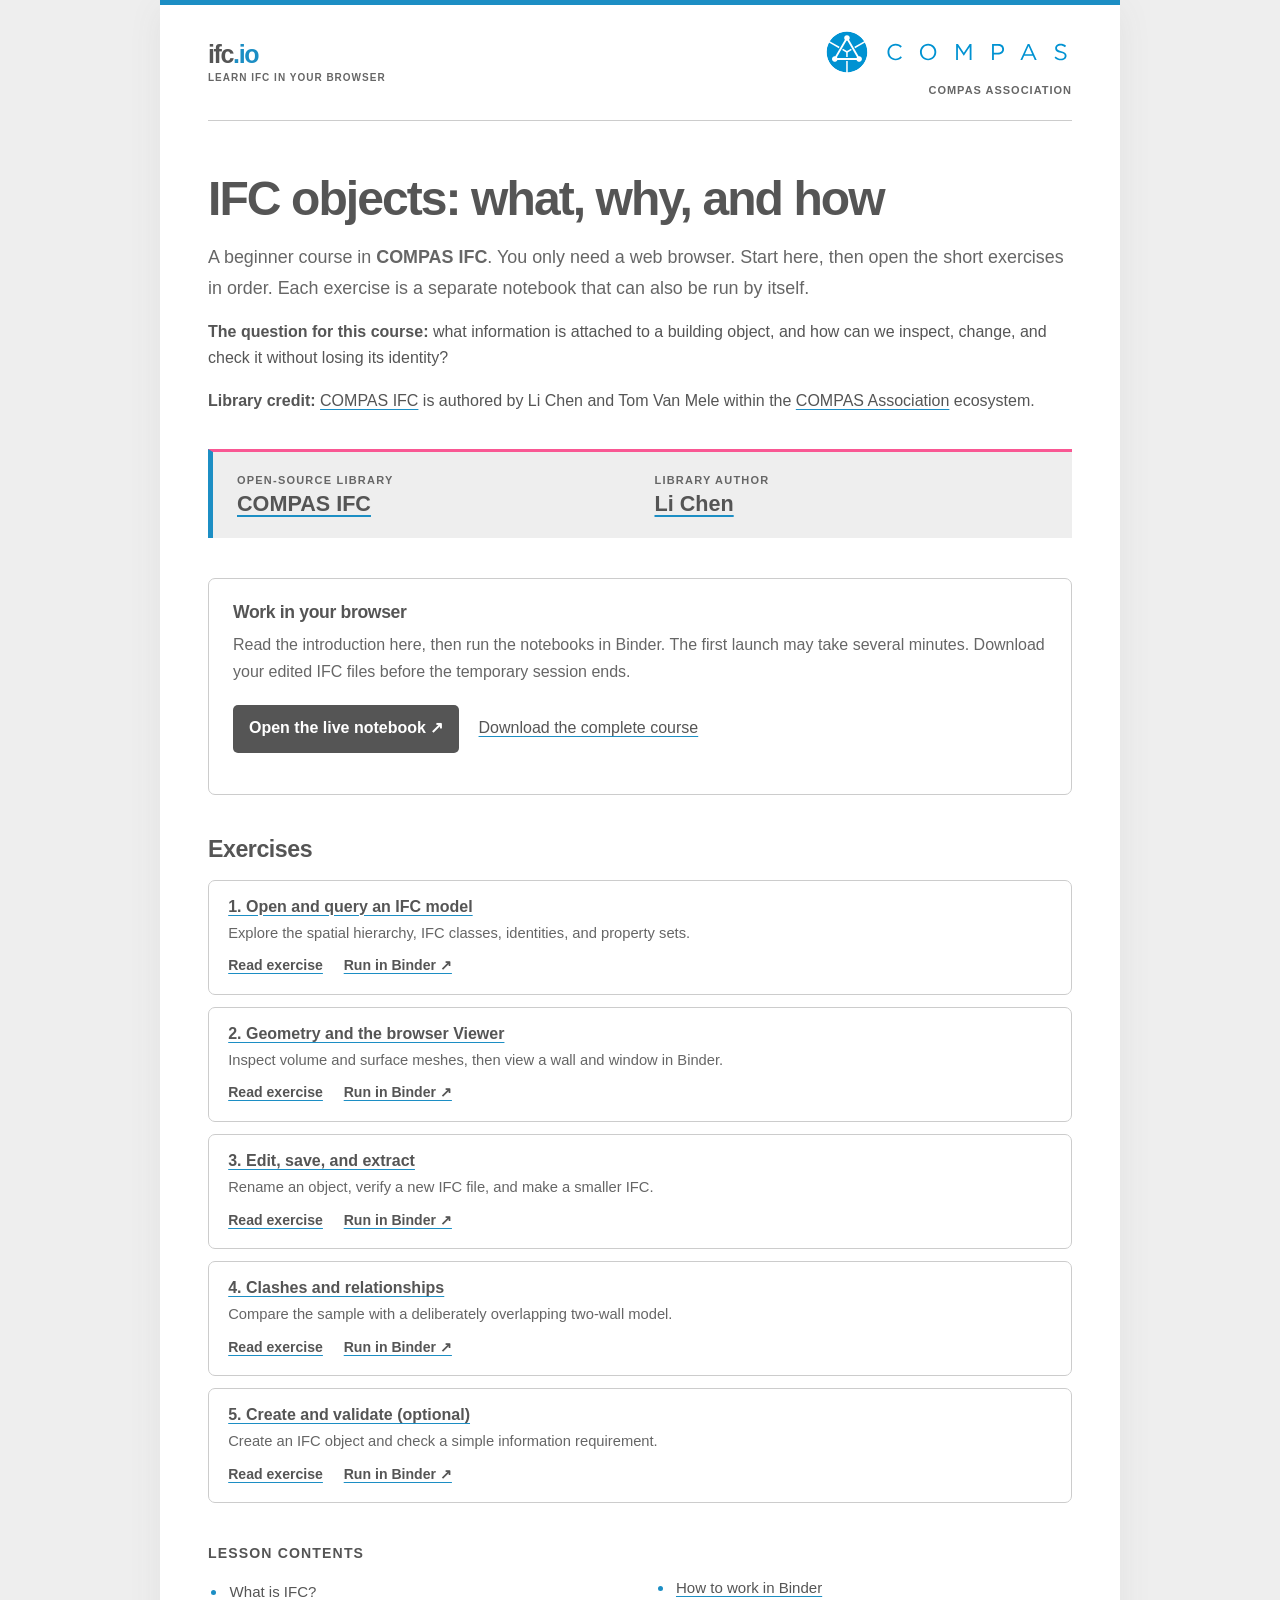
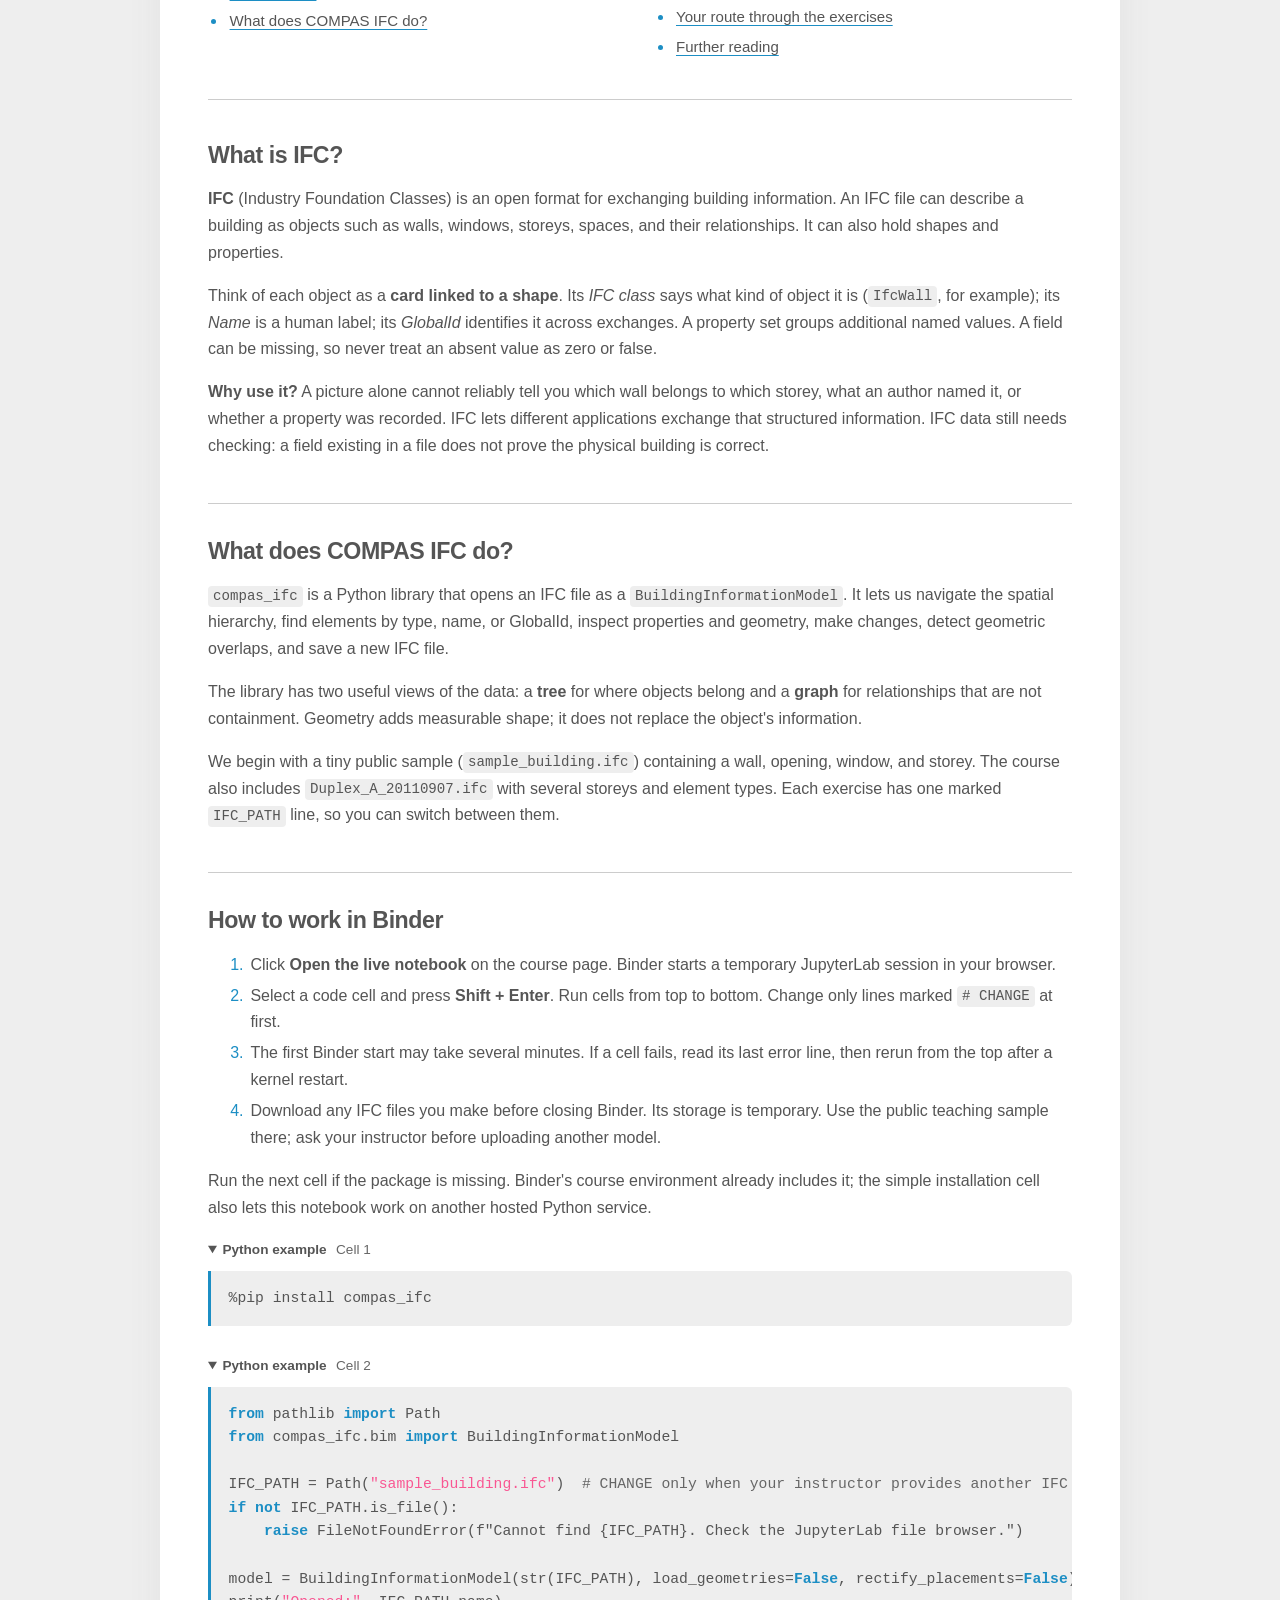
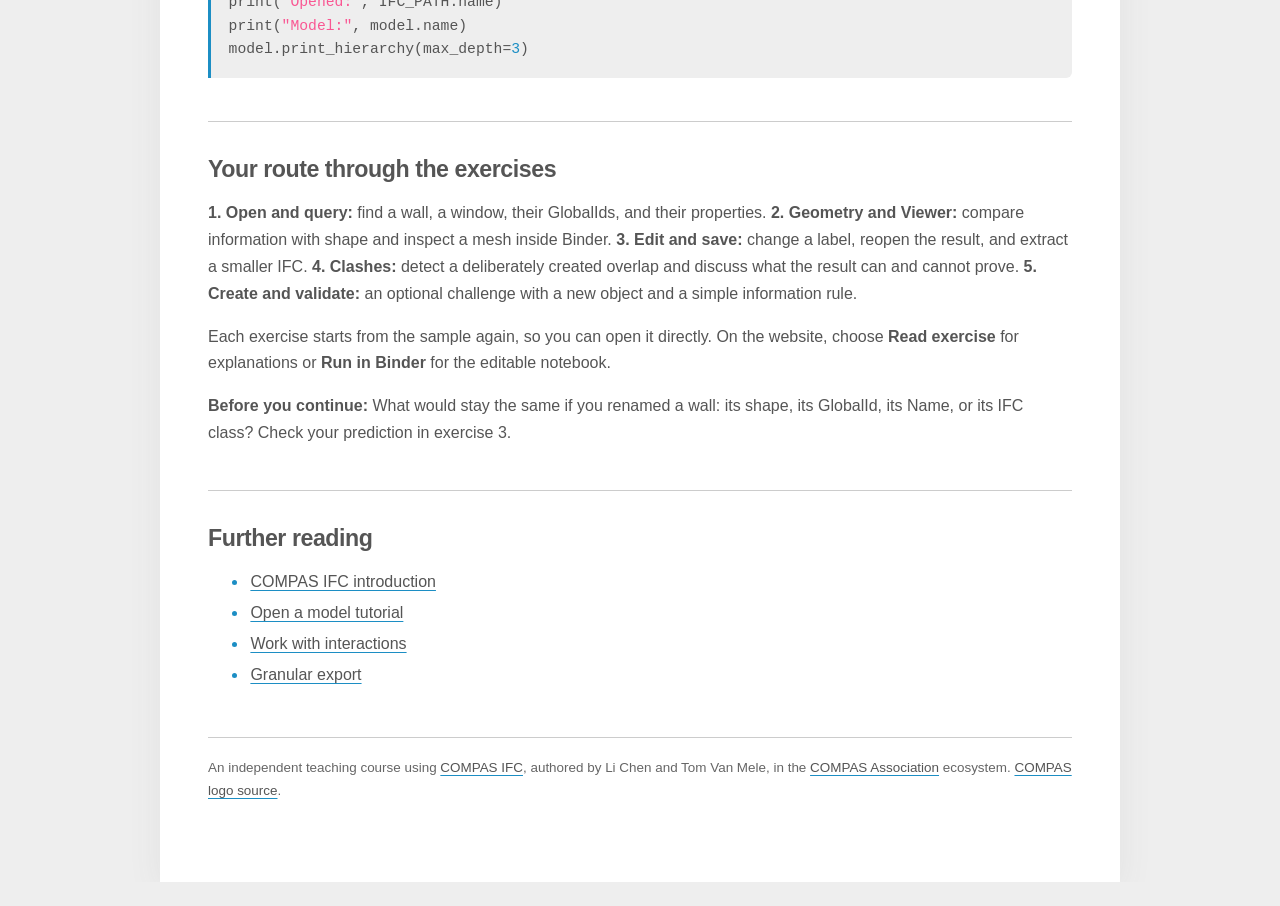
==== commit 781cc77d: "Refresh published course styles and version stylesheet URL" ====
--- a/site/index.html
+++ b/site/index.html
@@ -7,7 +7,7 @@
   <meta name="referrer" content="no-referrer">
   <meta name="description" content="A beginner browser course for exploring, editing, viewing, and checking IFC objects with COMPAS IFC.">
   <title>ifc.io — Learn to work with IFC objects</title>
-  <link rel="stylesheet" href="style.css">
+  <link rel="stylesheet" href="style.css?v=28ca712c68db">
 </head>
 <body>
   <main>
--- a/site/style.css
+++ b/site/style.css
@@ -135,8 +135,8 @@
   tab-size: 4;
 }
 pre code { background: none; color: inherit; padding: 0; font-size: inherit; }
-.tok-string { color: #7b3151; }
-.tok-number, .tok-keyword { color: #155d7e; }
+.tok-string { color: #f95793; }
+.tok-number, .tok-keyword { color: #1c8ec4; }
 .tok-keyword { font-weight: 650; }
 .tok-comment { color: var(--emphasis-medium); }
 .start {
